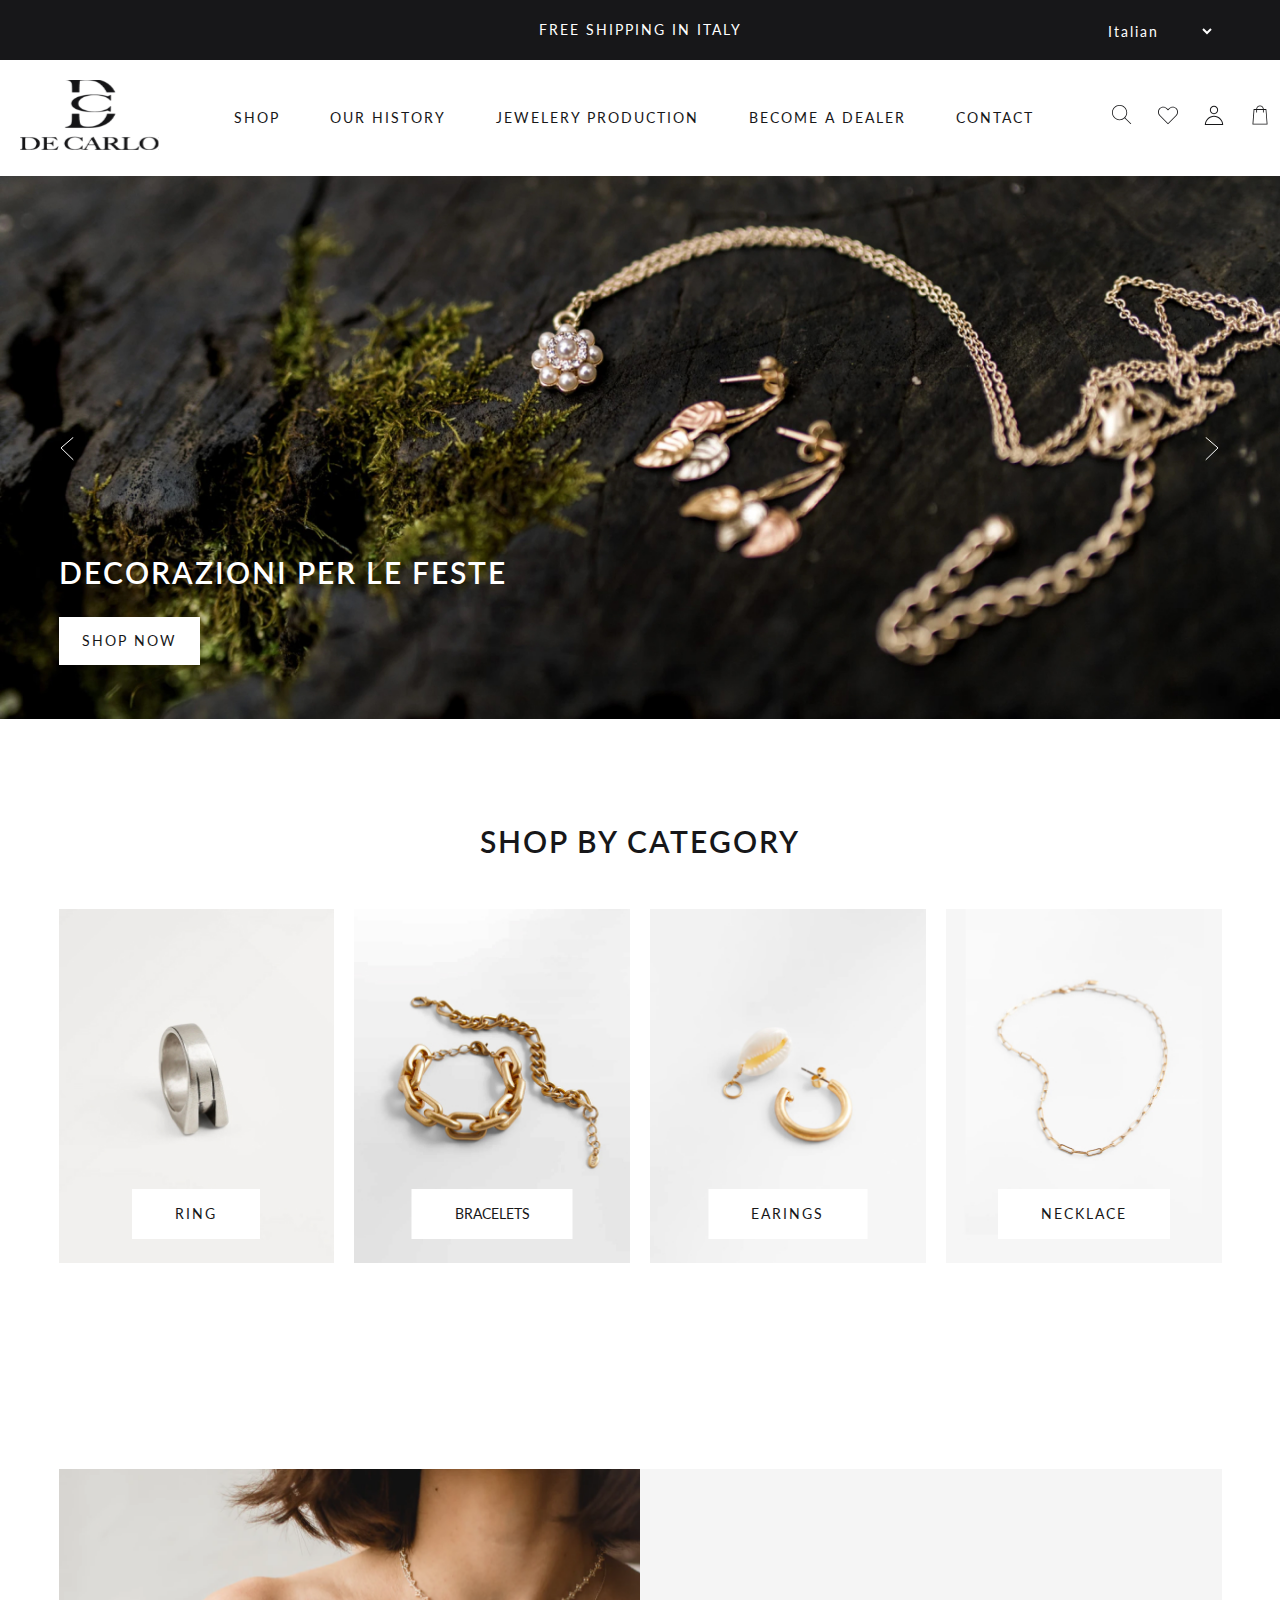
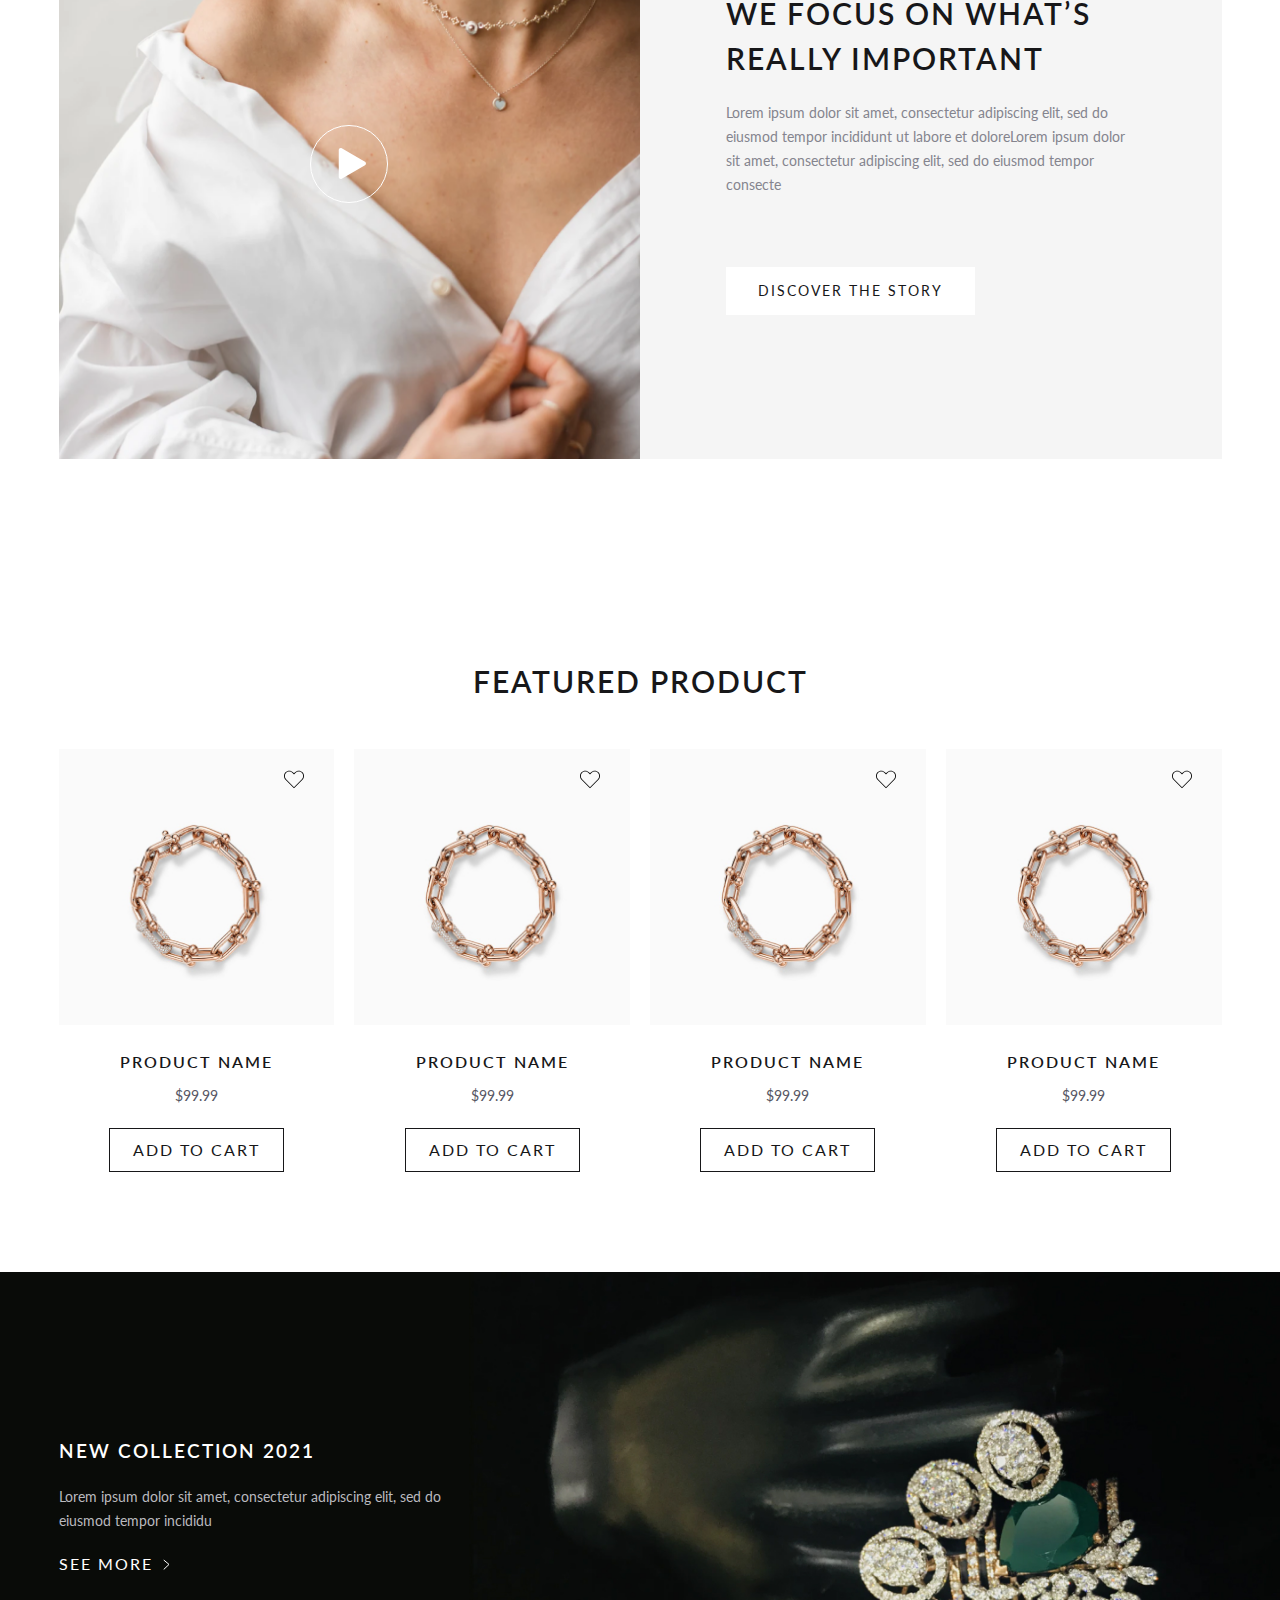
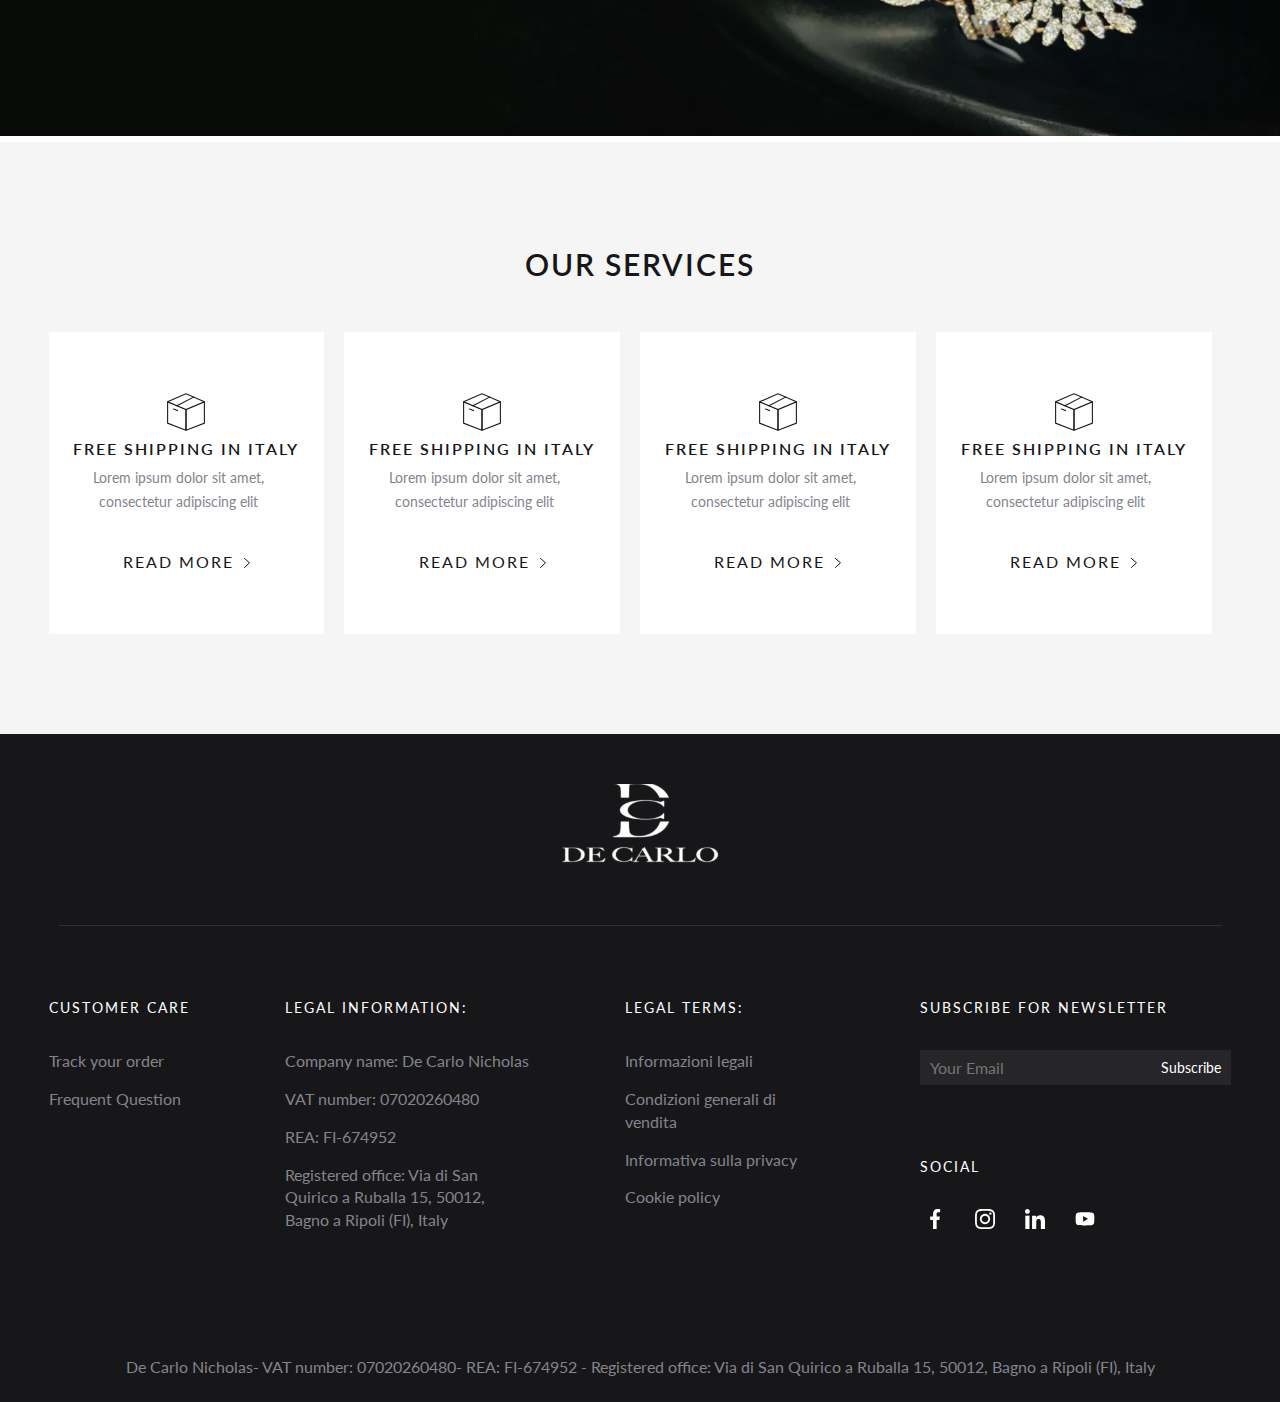
==== index.html @ d80a42cf "Commit project" ====
<!DOCTYPE html>
<html lang="en">

<head>
    <meta charset="UTF-8">
    <meta http-equiv="X-UA-Compatible" content="IE=edge">
    <meta name="viewport" content="width=device-width, initial-scale=1.0">
    <link rel="stylesheet" href="css/reset.css">
    <link rel="stylesheet" href="css/style.css">
    <link rel="stylesheet" href="css/base.css">
    <link rel="stylesheet" href="css/owl.carousel.css">
    <link rel="stylesheet" href="css/owl.theme.default.min.css">
    <link rel="stylesheet" href="css/responsive.css">
    <title>Trang Chủ</title>
</head>

<body>
    <div id="wrapper">
        <div class="header">
            <div class="header__wrapper">
                <div class="header__top">
                    <div class="header__container">
                        <span class="header__title spacing_2px">FREE SHIPPING IN ITALY</span>
                        <form action="" class="header__select">
                            <select name="" id="" class=" header__input">
                                    <option class="header__option" >Italian</option>
                                    <option class="header__option" >English</option>
                                    <option class="header__option" >Vietnamese</option>
                                    <option class="header__option" >Spanish</option>
                                    <option class="header__option" >Chinese</option>
                                </select>
                        </form>
                    </div>
                </div>
                <!-- end header-top -->
                <div class="header__bottom">
                    <div class="header__container">
                        <div class="header__nav d-flex align-item-center justify-content-between">
                            <a href="" class="header__logo">
                                <svg class="header--img__logo" xmlns="http://www.w3.org/2000/svg" xmlns:xlink="http://www.w3.org/1999/xlink" width="139" height="70" viewBox="0 0 139 70" fill="none">
                                    <rect width="138.679" height="70" fill="url(#pattern0)"/>
                                    <defs>
                                    <pattern id="pattern0" patternContentUnits="objectBoundingBox" width="1" height="1">
                                    <use xlink:href="#image0_35_2" transform="translate(-0.00199524) scale(0.000614814 0.00121803)"/>
                                    </pattern>
                                    <image id="image0_35_2" width="1633" height="821" xlink:href="[data-uri]"/>
                                    </defs>
                                </svg>
                            </a>
                            <ul class="header__navbar d-flex">
                                <li class="header__item">
                                    <a href="" class="header__link spacing_2px">SHOP</a>
                                </li>
                                <li class="header__item">
                                    <a href="" class="header__link spacing_2px">OUR HISTORY</a>
                                </li>
                                <li class="header__item">
                                    <a href="" class="header__link spacing_2px">JEWELERY PRODUCTION</a>
                                </li>
                                <li class="header__item">
                                    <a href="" class="header__link spacing_2px">BECOME A DEALER</a>
                                </li>
                                <li class="header__item">
                                    <a href="" class="header__link spacing_2px">CONTACT</a>
                                </li>
                            </ul>
                            <ul class="header__operate d-flex">
                                <li class="header__manupication">
                                    <a href="" class="header__links">
                                        <svg class="header__icon" xmlns="http://www.w3.org/2000/svg" width="20" height="20" viewBox="0 0 20 20" fill="none">
                                            <g clip-path="url(#clip0_35_20)">
                                            <g clip-path="url(#clip1_35_20)">
                                            <path d="M19.0497 18.4851L13.2179 12.6532C14.4292 11.3083 15.1736 9.535 15.1736 7.58678C15.1736 3.40347 11.7702 0 7.58682 0C3.40347 0 0 3.40347 0 7.58682C0 11.7702 3.40347 15.1736 7.58682 15.1736C9.53504 15.1736 11.3083 14.4292 12.6532 13.2178L18.4851 19.0497C18.563 19.1277 18.6652 19.1667 18.7674 19.1667C18.8695 19.1667 18.9717 19.1277 19.0497 19.0497C19.2057 18.8937 19.2057 18.641 19.0497 18.4851ZM7.58682 14.375C3.84412 14.375 0.798636 11.3299 0.798636 7.58682C0.798636 3.84374 3.84412 0.798599 7.58682 0.798599C11.3295 0.798599 14.375 3.8437 14.375 7.58682C14.375 11.3299 11.3295 14.375 7.58682 14.375Z" fill="#171719"/>
                                            </g>
                                            </g>
                                            <defs>
                                            <clipPath id="clip0_35_20">
                                            <rect width="20" height="20" fill="white"/>
                                            </clipPath>
                                            <clipPath id="clip1_35_20">
                                            <rect width="20" height="20" fill="white" transform="translate(0 -0.833008)"/>
                                            </clipPath>
                                            </defs>
                                        </svg>

                                    </a>
                                </li>
                                <li class="header__manupication">
                                    <a href="" class="header__links">
                                        <svg xmlns="http://www.w3.org/2000/svg" width="20" height="20" viewBox="0 0 20 20" fill="none">
                                            <path d="M9.99994 19.167C9.88828 19.167 9.78078 19.122 9.70327 19.0428L1.52994 10.7337C-0.506725 8.66449 -0.506725 5.29616 1.52994 3.22533C2.51827 2.22033 3.83411 1.66699 5.23244 1.66699C6.63161 1.66699 7.94661 2.22033 8.93494 3.22533L9.99994 4.30866L11.0649 3.22533C12.0533 2.22033 13.3683 1.66699 14.7674 1.66699C16.1658 1.66699 17.4808 2.22033 18.4691 3.22533C20.5058 5.29533 20.5058 8.66366 18.4691 10.7337L10.2966 19.0428C10.2191 19.122 10.1116 19.167 9.99994 19.167ZM5.23244 2.50033C4.05911 2.50033 2.95494 2.96616 2.12411 3.80949C0.404941 5.55783 0.404941 8.40199 2.12411 10.1487L9.99994 18.1562L17.8758 10.1495C19.5949 8.40199 19.5949 5.55783 17.8758 3.81033C17.0449 2.96616 15.9408 2.50033 14.7674 2.50033C13.5933 2.50033 12.4899 2.96616 11.6591 3.80949L10.2966 5.19449C10.1399 5.35366 9.85911 5.35366 9.70244 5.19449L8.33994 3.80949C7.50994 2.96616 6.40661 2.50033 5.23244 2.50033Z" fill="#171719"/>
                                            </svg>
                                    </a>
                                </li>
                                <li class="header__manupication">
                                    <a href="" class="header__links">
                                        <svg xmlns="http://www.w3.org/2000/svg" width="20" height="20" viewBox="0 0 20 20" fill="none">
                                            <g clip-path="url(#clip0_35_31)">
                                            <path fill-rule="evenodd" clip-rule="evenodd" d="M13.1668 4.99967C13.1668 6.74858 11.7491 8.16634 10.0002 8.16634C8.25126 8.16634 6.8335 6.74858 6.8335 4.99967C6.8335 3.25077 8.25126 1.83301 10.0002 1.83301C11.7491 1.83301 13.1668 3.25077 13.1668 4.99967ZM14.1668 4.99967C14.1668 7.30086 12.3013 9.16634 10.0002 9.16634C7.69898 9.16634 5.8335 7.30086 5.8335 4.99967C5.8335 2.69849 7.69898 0.833008 10.0002 0.833008C12.3013 0.833008 14.1668 2.69849 14.1668 4.99967ZM17.5452 16.8744C17.8274 17.5558 18.0154 18.2708 18.1054 18.9997H10.0002H1.89495C1.98488 18.2708 2.17292 17.5558 2.45515 16.8744C2.86556 15.8836 3.46711 14.9833 4.22546 14.225C4.9838 13.4666 5.88409 12.8651 6.87491 12.4547C7.86574 12.0442 8.9277 11.833 10.0002 11.833C11.0726 11.833 12.1346 12.0442 13.1254 12.4547C14.1162 12.8651 15.0165 13.4666 15.7749 14.225C16.5332 14.9833 17.1348 15.8836 17.5452 16.8744ZM18.4691 16.4917C18.8016 17.2946 19.0177 18.1392 19.1121 18.9997C19.1485 19.3311 19.1668 19.6649 19.1668 19.9997H18.1668H10.0002H1.8335H0.833496C0.833496 19.6649 0.851829 19.3311 0.888204 18.9997C0.982643 18.1392 1.1987 17.2946 1.53127 16.4917C1.99193 15.3796 2.66715 14.3691 3.51835 13.5179C4.36955 12.6667 5.38008 11.9914 6.49223 11.5308C7.60438 11.0701 8.79638 10.833 10.0002 10.833C11.2039 10.833 12.3959 11.0701 13.5081 11.5308C14.6202 11.9914 15.6308 12.6667 16.482 13.5179C17.3332 14.3691 18.0084 15.3796 18.4691 16.4917Z" fill="#171719"/>
                                            </g>
                                            <defs>
                                            <clipPath id="clip0_35_31">
                                            <rect width="20" height="20" fill="white"/>
                                            </clipPath>
                                            </defs>
                                            </svg>
                                    </a>
                                </li>
                                <li class="header__manupication header__manupication--pd-0 header__manupication--sm-13">
                                    <a href="" class="header__links">
                                        <svg xmlns="http://www.w3.org/2000/svg" width="20" height="20" viewBox="0 0 20 20" fill="none">
                                            <path d="M16.3242 4.07812H13.7656C13.6797 2.08594 12.0156 0.46875 10 0.46875C7.98438 0.46875 6.32031 2.08203 6.23047 4.07812H3.63281L2.45703 19.5312H17.543L16.3242 4.07812ZM10 1.28125C11.5664 1.28125 12.8711 2.53125 12.957 4.07812H7.04297C7.12891 2.53125 8.43359 1.28125 10 1.28125ZM4.40234 4.89062H6.22656V7.56641H7.03906V4.89062H12.9609V7.56641H13.7734V4.89062H15.6406L16.6953 18.7188H3.34766L4.40234 4.89062Z" fill="#171719"/>
                                            </svg>
                                    </a>
                                </li>
                                <li class="header__manupication navbar--toggle">
                                    <img src="images/menu_2.svg" alt="" class="navbar--toggle__icon">
                                </li>


                            </ul>
                            </ul>
                        </div>
                    </div>
                </div>
            </div>
            <div class="overlay"></div>

        </div>
        <div class="banner" class="full-section">
            <div class="owl-carousel owl-theme">
                <div class="item">
                    <div class="banner__images">
                        <img src="images/banner.jpg" alt="banner">
                    </div>
                    <div class="container">
                        <div class="banner__text">
                            <p class="banner__product spacing_2px">DECORAZIONI PER LE FESTE</p>
                            <a href="" class="btn btn__buy btn--bg-white spacing_2px">SHOP NOW</a>
                        </div>
                    </div>
                </div>
                <div class="item">
                    <div class="banner__images">
                        <img src="images/banner.jpg" alt="banner">
                    </div>
                    <div class="container">
                        <div class="banner__text">
                            <p class="banner__product">DECORAZIONI PER LE FESTE</p>
                            <a href="" class="btn btn__buy btn--bg-white">SHOP NOW</a>
                        </div>
                    </div>
                </div>


            </div>
        </div>
        <!-- end banner -->
        <div class="category">
            <div class="container">
                <div class="category__top">
                    <h3 class="heading category__heading spacing_2px">SHOP BY CATEGORY</h3>
                </div>
                <div class="category__list d-flex align-item-center justify-content-between">
                    <div class="category__item col-3">
                        <div class="category__thumb">
                            <div class="category__images">
                                <img src="images/ring-1.jpg" alt="">
                            </div>
                            <a href="" class="btn btn__buy btn__category btn--bg-white spacing_2px">Ring</a>
                        </div>
                    </div>
                    <div class="category__item col-3">
                        <div class="category__thumb">
                            <div class="category__images">
                                <img src="images/BRACELETS.jpg" alt="">
                            </div>
                            <a href="" class="btn  btn__buy btn__category btn--pd-17 btn--bg-white">BRACELETS</a>
                        </div>
                    </div>
                    <div class="category__item col-3">
                        <div class="category__thumb">
                            <div class="category__images">
                                <img src="images/EARINGS.jpg" alt="">
                            </div>
                            <a href="" class="btn btn__buy btn__category btn--pd-26 btn--bg-white spacing_2px">EARINGS</a>
                        </div>
                    </div>
                    <div class="category__item col-3">
                        <div class="category__thumb">
                            <div class="category__images">
                                <img src="images/NECKLACE.jpg" alt="">
                            </div>
                            <a href="" class="btn btn__buy btn__category btn--pd-20 btn--bg-white spacing_2px">NECKLACE</a>
                        </div>
                    </div>

                </div>
            </div>
        </div>
        <!-- end category -->
        <div class="story">
            <div class="container">
                <div class="story__item">
                    <div class="story__box story__box--left">
                        <div class="story__images">
                            <img src="images/person.png" alt="">
                            <button href="" class="btn btn__play">
                                <svg class="btn__images" xmlns="http://www.w3.org/2000/svg" width="78" height="78" viewBox="0 0 78 78" fill="none">
                                    <circle cx="39" cy="39" r="38.5" stroke="white"/>
                                    <path d="M55 36.7679C56.3333 37.5377 56.3333 39.4623 55 40.2321L31.75 53.6554C30.4167 54.4252 28.75 53.463 28.75 51.9234L28.75 25.0766C28.75 23.537 30.4167 22.5748 31.75 23.3446L55 36.7679Z" fill="white"/>
                                </svg>
                            </button>
                        </div>
                    </div>
                    <div class="story__box  story__box--right">
                        <div class="story__text">
                            <h3 class="story__heading heading spacing_2px">WE FOCUS ON WHAT’S REALLY IMPORTANT</h3>
                            <p class="story__description description">Lorem ipsum dolor sit amet, consectetur adipiscing elit, sed do eiusmod tempor incididunt ut labore et doloreLorem ipsum dolor sit amet, consectetur adipiscing elit, sed do eiusmod tempor consecte</p>
                            <a href="" class="btn btn__buy btn__story btn--bg-white spacing_2px">DISCOVER THE STORY</a>
                        </div>
                    </div>
                </div>
            </div>
        </div>
        <!-- end story -->
        <div class="product">
            <div class="container">
                <h3 class="heading product__heading spacing_2px">FEATURED PRODUCT</h3>
                <div class="product__list d-flex align-item-center justify-content-between">
                    <div class="product__item col-3">
                        <div class="product__images">
                            <img src="images/round.jpg" alt="">
                        </div>
                        <div class="product__info">
                            <a href="" class="product__name spacing_2px">PRODUCT NAME</a>
                            <a href="" class="product__price">$99.99</a>
                            <button class="btn btn__add btn--bg-white spacing_2px">ADD TO CART</button>
                        </div>
                        <a href="" class="product__favorite">
                            <svg width="20" height="20" viewBox="0 0 20 20" fill="none" xmlns="http://www.w3.org/2000/svg">
                                <path d="M9.99994 19.167C9.88828 19.167 9.78078 19.122 9.70327 19.0428L1.52994 10.7337C-0.506725 8.66449 -0.506725 5.29616 1.52994 3.22533C2.51827 2.22033 3.83411 1.66699 5.23244 1.66699C6.63161 1.66699 7.94661 2.22033 8.93494 3.22533L9.99994 4.30866L11.0649 3.22533C12.0533 2.22033 13.3683 1.66699 14.7674 1.66699C16.1658 1.66699 17.4808 2.22033 18.4691 3.22533C20.5058 5.29533 20.5058 8.66366 18.4691 10.7337L10.2966 19.0428C10.2191 19.122 10.1116 19.167 9.99994 19.167ZM5.23244 2.50033C4.05911 2.50033 2.95494 2.96616 2.12411 3.80949C0.404941 5.55783 0.404941 8.40199 2.12411 10.1487L9.99994 18.1562L17.8758 10.1495C19.5949 8.40199 19.5949 5.55783 17.8758 3.81033C17.0449 2.96616 15.9408 2.50033 14.7674 2.50033C13.5933 2.50033 12.4899 2.96616 11.6591 3.80949L10.2966 5.19449C10.1399 5.35366 9.85911 5.35366 9.70244 5.19449L8.33994 3.80949C7.50994 2.96616 6.40661 2.50033 5.23244 2.50033Z" fill="black"/>
                                </svg>

                        </a>
                    </div>
                    <div class="product__item col-3">
                        <div class="product__images">
                            <img src="images/round.jpg" alt="">
                        </div>
                        <div class="product__info">
                            <a href="" class="product__name spacing_2px">PRODUCT NAME</a>
                            <a href="" class="product__price">$99.99</a>
                            <button class="btn btn__add btn--bg-white spacing_2px">ADD TO CART</button>
                        </div>
                        <a href="" class="product__favorite">
                            <img src="images/loves.svg" alt="">
                        </a>
                    </div>
                    <div class="product__item col-3">
                        <div class="product__images">
                            <img src="images/round.jpg" alt="">
                        </div>
                        <div class="product__info">
                            <a href="" class="product__name spacing_2px">PRODUCT NAME</a>
                            <a href="" class="product__price">$99.99</a>
                            <button class="btn btn__add btn--bg-white spacing_2px">ADD TO CART</button>
                        </div>
                        <a href="" class="product__favorite">
                            <img src="images/loves.svg" alt="">
                        </a>
                    </div>
                    <div class="product__item col-3">
                        <div class="product__images">
                            <img src="images/round.jpg" alt="">
                        </div>
                        <div class="product__info">
                            <a href="" class="product__name spacing_2px">PRODUCT NAME</a>
                            <a href="" class="product__price">$99.99</a>
                            <button class="btn btn__add btn--bg-white spacing_2px">ADD TO CART</button>
                        </div>
                        <a href="" class="product__favorite">
                            <img src="images/loves.svg" alt="">
                        </a>
                    </div>
                </div>
            </div>
        </div>
        <!-- end product -->
        <div class="colection">
            <div class="colection_thumb">
                <div class="colection__images">
                    <img src="images/coletion.jpg" alt="">
                </div>
                <div class="container">
                    <div class="colection__text">
                        <h3 class="heading colection__heading spacing_2px">NEW COLLECTION 2021</h3>
                        <p class="description colection__description">Lorem ipsum dolor sit amet, consectetur adipiscing elit, sed do eiusmod tempor incididu</p>
                        <div class="colection__button">
                            <a href="" class="btn btn__more btn--bg-tranparent spacing_2px">
                                <span> SEE MORE</span>
                            </a>
                            <div class="colection__next">
                                <svg xmlns="http://www.w3.org/2000/svg" width="7" height="11" viewBox="0 0 7 11" fill="none">
                                <path d="M1 1L6 5.22449L1 10" stroke="white" stroke-linecap="round" stroke-linejoin="round"/>
                                </svg>
                            </div>
                        </div>
                    </div>
                </div>
            </div>
        </div>
        <!-- end colection -->
        <div class="service">
            <div class="container">
                <h3 class="heading service__heading spacing_2px">OUR SERVICES</h3>
                <div class="service__list d-flex align-item-center justify-content-between row">
                    <div class="service__item col-3">
                        <div class="service__thumb">
                            <div class="service__images">
                                <svg xmlns="http://www.w3.org/2000/svg" width="40" height="40" viewBox="0 0 40 40" fill="none">
                                <path d="M20 38.8008C19.8567 38.8008 19.7192 38.7438 19.6178 38.6425C19.5164 38.5411 19.4595 38.4036 19.4595 38.2602V17.5678C19.4595 17.4613 19.4909 17.3572 19.5499 17.2686C19.6088 17.1799 19.6926 17.1106 19.7908 17.0694L38.1692 9.35267C38.2515 9.31811 38.3411 9.30449 38.43 9.31302C38.5189 9.32154 38.6043 9.35195 38.6785 9.40153C38.7528 9.45111 38.8136 9.5183 38.8556 9.59712C38.8975 9.67594 38.9193 9.76392 38.9189 9.85321V31.1559C38.9188 31.265 38.8857 31.3715 38.824 31.4614C38.7622 31.5513 38.6747 31.6204 38.573 31.6597L20.1946 38.7646C20.1325 38.7886 20.0666 38.8009 20 38.8008ZM20.5406 17.9289V37.4721L37.8379 30.7851V10.6662L20.5406 17.9289Z" fill="#171719"/>
                                <path d="M20 38.8006C19.9334 38.8007 19.8674 38.7884 19.8054 38.7644L1.427 31.6595C1.32524 31.6202 1.23774 31.5511 1.176 31.4612C1.11426 31.3713 1.08116 31.2648 1.08105 31.1557V9.853C1.08106 9.7639 1.1031 9.67618 1.14519 9.59765C1.18729 9.51912 1.24815 9.45221 1.32236 9.40288C1.39656 9.35356 1.48181 9.32334 1.57051 9.31492C1.65921 9.3065 1.74862 9.32014 1.83078 9.35462L20.2092 17.0714C20.307 17.1124 20.3906 17.1814 20.4495 17.2696C20.5084 17.3579 20.5401 17.4615 20.5405 17.5676V38.26C20.5405 38.4034 20.4836 38.5409 20.3822 38.6422C20.2808 38.7436 20.1433 38.8006 20 38.8006ZM2.16214 30.7849L19.4594 37.4719V17.9287L2.16214 10.666V30.7849Z" fill="#171719"/>
                                <path d="M38.3785 10.3936C38.304 10.3931 38.2305 10.3775 38.1623 10.3477L20.0001 2.33091L1.83794 10.3477C1.70798 10.3979 1.56365 10.396 1.43505 10.3424C1.30646 10.2888 1.20354 10.1876 1.14775 10.0599C1.09197 9.93222 1.08764 9.78794 1.13566 9.65716C1.18369 9.52637 1.28036 9.41918 1.4055 9.35794L19.7839 1.24334C19.8527 1.21296 19.9271 1.19727 20.0023 1.19727C20.0775 1.19727 20.1518 1.21296 20.2206 1.24334L38.599 9.35578C38.7127 9.40555 38.8057 9.49291 38.8626 9.60318C38.9195 9.71345 38.9367 9.83993 38.9113 9.96138C38.8859 10.0828 38.8196 10.1919 38.7233 10.2702C38.6271 10.3485 38.5069 10.3913 38.3828 10.3915L38.3785 10.3936Z" fill="#171719"/>
                                <path d="M10.8233 14.2549C10.7018 14.2549 10.584 14.214 10.4886 14.1388C10.3933 14.0637 10.326 13.9586 10.2977 13.8405C10.2693 13.7225 10.2815 13.5983 10.3324 13.4881C10.3832 13.3778 10.4697 13.2879 10.5778 13.2327L27.4433 4.64841C27.5706 4.58699 27.7169 4.5779 27.8508 4.62307C27.9848 4.66825 28.0957 4.7641 28.1598 4.89008C28.2239 5.01606 28.2362 5.16214 28.1939 5.29702C28.1516 5.43191 28.0581 5.54485 27.9335 5.61165L11.0687 14.1944C10.9928 14.2338 10.9087 14.2545 10.8233 14.2549Z" fill="#171719"/>
                                <path d="M11.5294 19.1545C11.4623 19.1545 11.3957 19.1419 11.3332 19.1172L7.44511 17.6037C7.31128 17.5516 7.20364 17.4485 7.14586 17.317C7.08808 17.1855 7.08489 17.0365 7.137 16.9026C7.18912 16.7688 7.29225 16.6612 7.42373 16.6034C7.55521 16.5456 7.70426 16.5424 7.83808 16.5945L11.7262 18.108C11.8438 18.1538 11.9416 18.2391 12.0029 18.3494C12.0641 18.4597 12.0848 18.5879 12.0615 18.7119C12.0381 18.8359 11.9721 18.9477 11.875 19.0282C11.7778 19.1086 11.6556 19.1526 11.5294 19.1524V19.1545Z" fill="#171719"/>
                                </svg>
                            </div>
                            <div class="service__info">
                                <h3 class="heading  service__name spacing_2px">FREE SHIPPING IN ITALY</h3>
                                <p class="description service__description">Lorem ipsum dolor sit amet, consectetur adipiscing elit</p>
                            </div>
                            <div class="service__button d-flex align-item-center justify-content-center">
                                <a href="" class="btn btn__more btn--bg-tranparent spacing_2px">READ MORE</a>
                                <div class="service__next">
                                    <svg xmlns="http://www.w3.org/2000/svg" width="6" height="10" viewBox="0 0 6 10" fill="none">
                                        <path d="M0.5 0.5L5.5 4.72449L0.5 9.5" stroke="#171719" stroke-linecap="round" stroke-linejoin="round"/>
                                        </svg>
                                </div>
                            </div>
                        </div>
                    </div>
                    <div class="service__item col-3">
                        <div class="service__thumb">
                            <div class="service__images">
                                <svg xmlns="http://www.w3.org/2000/svg" width="40" height="40" viewBox="0 0 40 40" fill="none">
                                <path d="M20 38.8008C19.8567 38.8008 19.7192 38.7438 19.6178 38.6425C19.5164 38.5411 19.4595 38.4036 19.4595 38.2602V17.5678C19.4595 17.4613 19.4909 17.3572 19.5499 17.2686C19.6088 17.1799 19.6926 17.1106 19.7908 17.0694L38.1692 9.35267C38.2515 9.31811 38.3411 9.30449 38.43 9.31302C38.5189 9.32154 38.6043 9.35195 38.6785 9.40153C38.7528 9.45111 38.8136 9.5183 38.8556 9.59712C38.8975 9.67594 38.9193 9.76392 38.9189 9.85321V31.1559C38.9188 31.265 38.8857 31.3715 38.824 31.4614C38.7622 31.5513 38.6747 31.6204 38.573 31.6597L20.1946 38.7646C20.1325 38.7886 20.0666 38.8009 20 38.8008ZM20.5406 17.9289V37.4721L37.8379 30.7851V10.6662L20.5406 17.9289Z" fill="#171719"/>
                                <path d="M20 38.8006C19.9334 38.8007 19.8674 38.7884 19.8054 38.7644L1.427 31.6595C1.32524 31.6202 1.23774 31.5511 1.176 31.4612C1.11426 31.3713 1.08116 31.2648 1.08105 31.1557V9.853C1.08106 9.7639 1.1031 9.67618 1.14519 9.59765C1.18729 9.51912 1.24815 9.45221 1.32236 9.40288C1.39656 9.35356 1.48181 9.32334 1.57051 9.31492C1.65921 9.3065 1.74862 9.32014 1.83078 9.35462L20.2092 17.0714C20.307 17.1124 20.3906 17.1814 20.4495 17.2696C20.5084 17.3579 20.5401 17.4615 20.5405 17.5676V38.26C20.5405 38.4034 20.4836 38.5409 20.3822 38.6422C20.2808 38.7436 20.1433 38.8006 20 38.8006ZM2.16214 30.7849L19.4594 37.4719V17.9287L2.16214 10.666V30.7849Z" fill="#171719"/>
                                <path d="M38.3785 10.3936C38.304 10.3931 38.2305 10.3775 38.1623 10.3477L20.0001 2.33091L1.83794 10.3477C1.70798 10.3979 1.56365 10.396 1.43505 10.3424C1.30646 10.2888 1.20354 10.1876 1.14775 10.0599C1.09197 9.93222 1.08764 9.78794 1.13566 9.65716C1.18369 9.52637 1.28036 9.41918 1.4055 9.35794L19.7839 1.24334C19.8527 1.21296 19.9271 1.19727 20.0023 1.19727C20.0775 1.19727 20.1518 1.21296 20.2206 1.24334L38.599 9.35578C38.7127 9.40555 38.8057 9.49291 38.8626 9.60318C38.9195 9.71345 38.9367 9.83993 38.9113 9.96138C38.8859 10.0828 38.8196 10.1919 38.7233 10.2702C38.6271 10.3485 38.5069 10.3913 38.3828 10.3915L38.3785 10.3936Z" fill="#171719"/>
                                <path d="M10.8233 14.2549C10.7018 14.2549 10.584 14.214 10.4886 14.1388C10.3933 14.0637 10.326 13.9586 10.2977 13.8405C10.2693 13.7225 10.2815 13.5983 10.3324 13.4881C10.3832 13.3778 10.4697 13.2879 10.5778 13.2327L27.4433 4.64841C27.5706 4.58699 27.7169 4.5779 27.8508 4.62307C27.9848 4.66825 28.0957 4.7641 28.1598 4.89008C28.2239 5.01606 28.2362 5.16214 28.1939 5.29702C28.1516 5.43191 28.0581 5.54485 27.9335 5.61165L11.0687 14.1944C10.9928 14.2338 10.9087 14.2545 10.8233 14.2549Z" fill="#171719"/>
                                <path d="M11.5294 19.1545C11.4623 19.1545 11.3957 19.1419 11.3332 19.1172L7.44511 17.6037C7.31128 17.5516 7.20364 17.4485 7.14586 17.317C7.08808 17.1855 7.08489 17.0365 7.137 16.9026C7.18912 16.7688 7.29225 16.6612 7.42373 16.6034C7.55521 16.5456 7.70426 16.5424 7.83808 16.5945L11.7262 18.108C11.8438 18.1538 11.9416 18.2391 12.0029 18.3494C12.0641 18.4597 12.0848 18.5879 12.0615 18.7119C12.0381 18.8359 11.9721 18.9477 11.875 19.0282C11.7778 19.1086 11.6556 19.1526 11.5294 19.1524V19.1545Z" fill="#171719"/>
                                </svg>
                            </div>
                            <div class="service__info">
                                <h3 class="heading  service__name spacing_2px">FREE SHIPPING IN ITALY</h3>
                                <p class="description service__description">Lorem ipsum dolor sit amet, consectetur adipiscing elit</p>
                            </div>
                            <div class="service__button d-flex align-item-center justify-content-center">
                                <a href="" class="btn btn__more btn--bg-tranparent spacing_2px">READ MORE</a>
                                <div class="service__next">
                                    <svg xmlns="http://www.w3.org/2000/svg" width="6" height="10" viewBox="0 0 6 10" fill="none">
                                        <path d="M0.5 0.5L5.5 4.72449L0.5 9.5" stroke="#171719" stroke-linecap="round" stroke-linejoin="round"/>
                                        </svg>
                                </div>
                            </div>
                        </div>
                    </div>
                    <div class="service__item col-3">
                        <div class="service__thumb">
                            <div class="service__images">
                                <svg xmlns="http://www.w3.org/2000/svg" width="40" height="40" viewBox="0 0 40 40" fill="none">
                                <path d="M20 38.8008C19.8567 38.8008 19.7192 38.7438 19.6178 38.6425C19.5164 38.5411 19.4595 38.4036 19.4595 38.2602V17.5678C19.4595 17.4613 19.4909 17.3572 19.5499 17.2686C19.6088 17.1799 19.6926 17.1106 19.7908 17.0694L38.1692 9.35267C38.2515 9.31811 38.3411 9.30449 38.43 9.31302C38.5189 9.32154 38.6043 9.35195 38.6785 9.40153C38.7528 9.45111 38.8136 9.5183 38.8556 9.59712C38.8975 9.67594 38.9193 9.76392 38.9189 9.85321V31.1559C38.9188 31.265 38.8857 31.3715 38.824 31.4614C38.7622 31.5513 38.6747 31.6204 38.573 31.6597L20.1946 38.7646C20.1325 38.7886 20.0666 38.8009 20 38.8008ZM20.5406 17.9289V37.4721L37.8379 30.7851V10.6662L20.5406 17.9289Z" fill="#171719"/>
                                <path d="M20 38.8006C19.9334 38.8007 19.8674 38.7884 19.8054 38.7644L1.427 31.6595C1.32524 31.6202 1.23774 31.5511 1.176 31.4612C1.11426 31.3713 1.08116 31.2648 1.08105 31.1557V9.853C1.08106 9.7639 1.1031 9.67618 1.14519 9.59765C1.18729 9.51912 1.24815 9.45221 1.32236 9.40288C1.39656 9.35356 1.48181 9.32334 1.57051 9.31492C1.65921 9.3065 1.74862 9.32014 1.83078 9.35462L20.2092 17.0714C20.307 17.1124 20.3906 17.1814 20.4495 17.2696C20.5084 17.3579 20.5401 17.4615 20.5405 17.5676V38.26C20.5405 38.4034 20.4836 38.5409 20.3822 38.6422C20.2808 38.7436 20.1433 38.8006 20 38.8006ZM2.16214 30.7849L19.4594 37.4719V17.9287L2.16214 10.666V30.7849Z" fill="#171719"/>
                                <path d="M38.3785 10.3936C38.304 10.3931 38.2305 10.3775 38.1623 10.3477L20.0001 2.33091L1.83794 10.3477C1.70798 10.3979 1.56365 10.396 1.43505 10.3424C1.30646 10.2888 1.20354 10.1876 1.14775 10.0599C1.09197 9.93222 1.08764 9.78794 1.13566 9.65716C1.18369 9.52637 1.28036 9.41918 1.4055 9.35794L19.7839 1.24334C19.8527 1.21296 19.9271 1.19727 20.0023 1.19727C20.0775 1.19727 20.1518 1.21296 20.2206 1.24334L38.599 9.35578C38.7127 9.40555 38.8057 9.49291 38.8626 9.60318C38.9195 9.71345 38.9367 9.83993 38.9113 9.96138C38.8859 10.0828 38.8196 10.1919 38.7233 10.2702C38.6271 10.3485 38.5069 10.3913 38.3828 10.3915L38.3785 10.3936Z" fill="#171719"/>
                                <path d="M10.8233 14.2549C10.7018 14.2549 10.584 14.214 10.4886 14.1388C10.3933 14.0637 10.326 13.9586 10.2977 13.8405C10.2693 13.7225 10.2815 13.5983 10.3324 13.4881C10.3832 13.3778 10.4697 13.2879 10.5778 13.2327L27.4433 4.64841C27.5706 4.58699 27.7169 4.5779 27.8508 4.62307C27.9848 4.66825 28.0957 4.7641 28.1598 4.89008C28.2239 5.01606 28.2362 5.16214 28.1939 5.29702C28.1516 5.43191 28.0581 5.54485 27.9335 5.61165L11.0687 14.1944C10.9928 14.2338 10.9087 14.2545 10.8233 14.2549Z" fill="#171719"/>
                                <path d="M11.5294 19.1545C11.4623 19.1545 11.3957 19.1419 11.3332 19.1172L7.44511 17.6037C7.31128 17.5516 7.20364 17.4485 7.14586 17.317C7.08808 17.1855 7.08489 17.0365 7.137 16.9026C7.18912 16.7688 7.29225 16.6612 7.42373 16.6034C7.55521 16.5456 7.70426 16.5424 7.83808 16.5945L11.7262 18.108C11.8438 18.1538 11.9416 18.2391 12.0029 18.3494C12.0641 18.4597 12.0848 18.5879 12.0615 18.7119C12.0381 18.8359 11.9721 18.9477 11.875 19.0282C11.7778 19.1086 11.6556 19.1526 11.5294 19.1524V19.1545Z" fill="#171719"/>
                                </svg>
                            </div>
                            <div class="service__info">
                                <h3 class="heading  service__name spacing_2px">FREE SHIPPING IN ITALY</h3>
                                <p class="description service__description">Lorem ipsum dolor sit amet, consectetur adipiscing elit</p>
                            </div>
                            <div class="service__button d-flex align-item-center justify-content-center">
                                <a href="" class="btn btn__more btn--bg-tranparent spacing_2px">READ MORE</a>
                                <div class="service__next">
                                    <svg xmlns="http://www.w3.org/2000/svg" width="6" height="10" viewBox="0 0 6 10" fill="none">
                                        <path d="M0.5 0.5L5.5 4.72449L0.5 9.5" stroke="#171719" stroke-linecap="round" stroke-linejoin="round"/>
                                        </svg>
                                </div>
                            </div>
                        </div>
                    </div>
                    <div class="service__item col-3">
                        <div class="service__thumb">
                            <div class="service__images">
                                <svg xmlns="http://www.w3.org/2000/svg" width="40" height="40" viewBox="0 0 40 40" fill="none">
                                <path d="M20 38.8008C19.8567 38.8008 19.7192 38.7438 19.6178 38.6425C19.5164 38.5411 19.4595 38.4036 19.4595 38.2602V17.5678C19.4595 17.4613 19.4909 17.3572 19.5499 17.2686C19.6088 17.1799 19.6926 17.1106 19.7908 17.0694L38.1692 9.35267C38.2515 9.31811 38.3411 9.30449 38.43 9.31302C38.5189 9.32154 38.6043 9.35195 38.6785 9.40153C38.7528 9.45111 38.8136 9.5183 38.8556 9.59712C38.8975 9.67594 38.9193 9.76392 38.9189 9.85321V31.1559C38.9188 31.265 38.8857 31.3715 38.824 31.4614C38.7622 31.5513 38.6747 31.6204 38.573 31.6597L20.1946 38.7646C20.1325 38.7886 20.0666 38.8009 20 38.8008ZM20.5406 17.9289V37.4721L37.8379 30.7851V10.6662L20.5406 17.9289Z" fill="#171719"/>
                                <path d="M20 38.8006C19.9334 38.8007 19.8674 38.7884 19.8054 38.7644L1.427 31.6595C1.32524 31.6202 1.23774 31.5511 1.176 31.4612C1.11426 31.3713 1.08116 31.2648 1.08105 31.1557V9.853C1.08106 9.7639 1.1031 9.67618 1.14519 9.59765C1.18729 9.51912 1.24815 9.45221 1.32236 9.40288C1.39656 9.35356 1.48181 9.32334 1.57051 9.31492C1.65921 9.3065 1.74862 9.32014 1.83078 9.35462L20.2092 17.0714C20.307 17.1124 20.3906 17.1814 20.4495 17.2696C20.5084 17.3579 20.5401 17.4615 20.5405 17.5676V38.26C20.5405 38.4034 20.4836 38.5409 20.3822 38.6422C20.2808 38.7436 20.1433 38.8006 20 38.8006ZM2.16214 30.7849L19.4594 37.4719V17.9287L2.16214 10.666V30.7849Z" fill="#171719"/>
                                <path d="M38.3785 10.3936C38.304 10.3931 38.2305 10.3775 38.1623 10.3477L20.0001 2.33091L1.83794 10.3477C1.70798 10.3979 1.56365 10.396 1.43505 10.3424C1.30646 10.2888 1.20354 10.1876 1.14775 10.0599C1.09197 9.93222 1.08764 9.78794 1.13566 9.65716C1.18369 9.52637 1.28036 9.41918 1.4055 9.35794L19.7839 1.24334C19.8527 1.21296 19.9271 1.19727 20.0023 1.19727C20.0775 1.19727 20.1518 1.21296 20.2206 1.24334L38.599 9.35578C38.7127 9.40555 38.8057 9.49291 38.8626 9.60318C38.9195 9.71345 38.9367 9.83993 38.9113 9.96138C38.8859 10.0828 38.8196 10.1919 38.7233 10.2702C38.6271 10.3485 38.5069 10.3913 38.3828 10.3915L38.3785 10.3936Z" fill="#171719"/>
                                <path d="M10.8233 14.2549C10.7018 14.2549 10.584 14.214 10.4886 14.1388C10.3933 14.0637 10.326 13.9586 10.2977 13.8405C10.2693 13.7225 10.2815 13.5983 10.3324 13.4881C10.3832 13.3778 10.4697 13.2879 10.5778 13.2327L27.4433 4.64841C27.5706 4.58699 27.7169 4.5779 27.8508 4.62307C27.9848 4.66825 28.0957 4.7641 28.1598 4.89008C28.2239 5.01606 28.2362 5.16214 28.1939 5.29702C28.1516 5.43191 28.0581 5.54485 27.9335 5.61165L11.0687 14.1944C10.9928 14.2338 10.9087 14.2545 10.8233 14.2549Z" fill="#171719"/>
                                <path d="M11.5294 19.1545C11.4623 19.1545 11.3957 19.1419 11.3332 19.1172L7.44511 17.6037C7.31128 17.5516 7.20364 17.4485 7.14586 17.317C7.08808 17.1855 7.08489 17.0365 7.137 16.9026C7.18912 16.7688 7.29225 16.6612 7.42373 16.6034C7.55521 16.5456 7.70426 16.5424 7.83808 16.5945L11.7262 18.108C11.8438 18.1538 11.9416 18.2391 12.0029 18.3494C12.0641 18.4597 12.0848 18.5879 12.0615 18.7119C12.0381 18.8359 11.9721 18.9477 11.875 19.0282C11.7778 19.1086 11.6556 19.1526 11.5294 19.1524V19.1545Z" fill="#171719"/>
                                </svg>
                            </div>
                            <div class="service__info">
                                <h3 class="heading  service__name spacing_2px">FREE SHIPPING IN ITALY</h3>
                                <p class="description service__description">Lorem ipsum dolor sit amet, consectetur adipiscing elit</p>
                            </div>
                            <div class="service__button d-flex align-item-center justify-content-center">
                                <a href="" class="btn btn__more btn--bg-tranparent spacing_2px">READ MORE</a>
                                <div class="service__next">
                                    <svg xmlns="http://www.w3.org/2000/svg" width="6" height="10" viewBox="0 0 6 10" fill="none">
                                        <path d="M0.5 0.5L5.5 4.72449L0.5 9.5" stroke="#171719" stroke-linecap="round" stroke-linejoin="round"/>
                                        </svg>
                                </div>
                            </div>
                        </div>
                    </div>

                </div>
            </div>
        </div>
        <!-- end service -->
        <div class="footer">
            <div class="container">
                <div class="footer__logo">
                    <img src="images/logo_white.svg" alt="" class="footer__logo--item">
                </div>
                <div class="footer__nav d-flex  justify-content-between">
                    <ul class="footer__list">
                        <li class="footer__item">
                            <a href="" class="heading footer__heading spacing_2px">CUSTOMER CARE</a>
                        </li>
                        <li class="footer__item--child">
                            <a href="" class="footer__request">Track your order</a>
                        </li>
                        <li class="footer__item--child">
                            <a href="" class="footer__request">Frequent Question</a>
                        </li>
                    </ul>
                    <ul class="footer__list footer__list--info">
                        <li class="footer__item">
                            <a href="" class="heading footer__heading spacing_2px">LEGAL INFORMATION:</a>
                        </li>
                        <li class="footer__item--child">
                            <p href="" class="footer__request footer__request--info ">Company name: De Carlo Nicholas</p>
                        </li>
                        <li class="footer__item--child">
                            <p href="" class="footer__request footer__request--info ">VAT number: 07020260480</p>
                        </li>
                        <li class="footer__item--child">
                            <p href="" class="footer__request footer__request--info ">REA: FI-674952</p>
                        </li>
                        <li class="footer__item--child footer__item--w200">
                            <p href="" class="footer__request footer__request--info ">Registered office: Via di San Quirico a Ruballa 15, 50012, Bagno a Ripoli (FI), Italy</p>
                        </li>

                    </ul>
                    <ul class="footer__list">
                        <li class="footer__item">
                            <a href="" class="heading footer__heading spacing_2px">LEGAL TERMS:</a>
                        </li>
                        <li class="footer__item--child">
                            <a href="" class="footer__request">Informazioni legali</a>
                        </li>
                        <li class="footer__item--child">
                            <a href="" class="footer__request footer__item--w200">Condizioni generali di vendita</a>
                        </li>
                        <li class="footer__item--child">
                            <a href="" class="footer__request">Informativa sulla privacy</a>
                        </li>
                        <li class="footer__item--child">
                            <a href="" class="footer__request">Cookie policy</a>
                        </li>
                    </ul>
                    <ul class="footer__list order-1">
                        <li class="footer__item">
                            <a href="" class="heading footer__heading spacing_2px">SUBSCRIBE FOR NEWSLETTER</a>
                            <form action="" class="footer__form">
                                <input type="text" placeholder="Your Email" class="footer__input">
                                <a href="" class="footer__button">Subscribe</a>
                            </form>
                        </li>
                        <li class="footer__item footer__social">
                            <a href="" class="footer__heading heading spacing_2px">SOCIAL</a>
                            <ul class="list__social d-flex align-item-center">
                                <li class="list__social--item">
                                    <a href="" class="list__item--links">
                                        <svg class="list__item--images" xmlns="http://www.w3.org/2000/svg" width="20" height="20" viewBox="0 0 20 20" fill="none">
                                            <g clip-path="url(#clip0_35_200)">
                                            <path d="M13.3317 3.32083H15.1576V0.140833C14.8426 0.0975 13.7592 0 12.4976 0C9.86507 0 8.06174 1.65583 8.06174 4.69917V7.5H5.15674V11.055H8.06174V20H11.6234V11.0558H14.4109L14.8534 7.50083H11.6226V5.05167C11.6234 4.02417 11.9001 3.32083 13.3317 3.32083Z" fill="white"/>
                                            </g>
                                            <defs>
                                            <clipPath id="clip0_35_200">
                                            <rect width="20" height="20" fill="white"/>
                                            </clipPath>
                                            </defs>
                                            </svg>
                                    </a>
                                </li>
                                <li class="list__social--item">
                                    <a href="" class="list__item--links">
                                        <svg class="list__item--images" xmlns="http://www.w3.org/2000/svg" width="20" height="20" viewBox="0 0 20 20" fill="none">
                                            <g clip-path="url(#clip0_35_203)">
                                            <path d="M19.9795 5.88005C19.9326 4.81738 19.7608 4.0868 19.5146 3.45374C19.2606 2.78176 18.8699 2.18014 18.3581 1.68002C17.8579 1.1721 17.2523 0.777435 16.5882 0.527447C15.9514 0.281274 15.2247 0.109427 14.162 0.0625732C13.0914 0.0117516 12.7515 0 10.0361 0C7.32076 0 6.98088 0.0117516 5.91423 0.0586052C4.85156 0.105459 4.12098 0.277459 3.48807 0.523479C2.81594 0.777435 2.21432 1.16814 1.71419 1.68002C1.20628 2.18014 0.811767 2.78573 0.561626 3.44992C0.315454 4.0868 0.143607 4.81341 0.0967529 5.87609C0.0459312 6.9467 0.0341797 7.28658 0.0341797 10.002C0.0341797 12.7173 0.0459312 13.0572 0.0927849 14.1239C0.139638 15.1865 0.311639 15.9171 0.557811 16.5502C0.811767 17.2221 1.20628 17.8238 1.71419 18.3239C2.21432 18.8318 2.81991 19.2265 3.4841 19.4765C4.12098 19.7226 4.84759 19.8945 5.91042 19.9413C6.97691 19.9883 7.31694 19.9999 10.0323 19.9999C12.7477 19.9999 13.0876 19.9883 14.1542 19.9413C15.2169 19.8945 15.9475 19.7226 16.5804 19.4765C17.9245 18.9568 18.9872 17.8941 19.5068 16.5502C19.7528 15.9133 19.9248 15.1865 19.9717 14.1239C20.0185 13.0572 20.0303 12.7173 20.0303 10.002C20.0303 7.28658 20.0263 6.9467 19.9795 5.88005ZM18.1784 14.0457C18.1354 15.0225 17.9713 15.5499 17.8346 15.9015C17.4985 16.7728 16.807 17.4643 15.9357 17.8004C15.5841 17.9372 15.0528 18.1012 14.0799 18.1441C13.025 18.1911 12.7086 18.2027 10.0401 18.2027C7.37158 18.2027 7.05123 18.1911 6.00016 18.1441C5.0234 18.1012 4.49596 17.9372 4.14433 17.8004C3.71074 17.6402 3.31607 17.3862 2.99573 17.0541C2.66363 16.7298 2.40967 16.3391 2.24942 15.9055C2.11268 15.5539 1.94862 15.0225 1.90573 14.0497C1.85872 12.9948 1.84712 12.6783 1.84712 10.0097C1.84712 7.34122 1.85872 7.02087 1.90573 5.96995C1.94862 4.99319 2.11268 4.46575 2.24942 4.11412C2.40967 3.68038 2.66363 3.28586 2.99969 2.96536C3.32385 2.63327 3.71455 2.37931 4.14829 2.21921C4.49992 2.08247 5.03134 1.9184 6.00412 1.87537C7.05902 1.82851 7.37555 1.81676 10.0439 1.81676C12.7164 1.81676 13.0328 1.82851 14.0839 1.87537C15.0606 1.9184 15.5881 2.08247 15.9397 2.21921C16.3733 2.37931 16.7679 2.63327 17.0883 2.96536C17.4204 3.28967 17.6743 3.68038 17.8346 4.11412C17.9713 4.46575 18.1354 4.99701 18.1784 5.96995C18.2253 7.02484 18.237 7.34122 18.237 10.0097C18.237 12.6783 18.2253 12.9908 18.1784 14.0457Z" fill="white"/>
                                            <path d="M10.0362 4.86377C7.19976 4.86377 4.89844 7.16494 4.89844 10.0015C4.89844 12.838 7.19976 15.1392 10.0362 15.1392C12.8727 15.1392 15.1739 12.838 15.1739 10.0015C15.1739 7.16494 12.8727 4.86377 10.0362 4.86377ZM10.0362 13.3342C8.19605 13.3342 6.70345 11.8418 6.70345 10.0015C6.70345 8.16123 8.19605 6.66878 10.0362 6.66878C11.8764 6.66878 13.3689 8.16123 13.3689 10.0015C13.3689 11.8418 11.8764 13.3342 10.0362 13.3342Z" fill="white"/>
                                            <path d="M16.5767 4.66085C16.5767 5.32321 16.0397 5.86027 15.3772 5.86027C14.7148 5.86027 14.1777 5.32321 14.1777 4.66085C14.1777 3.99834 14.7148 3.46143 15.3772 3.46143C16.0397 3.46143 16.5767 3.99834 16.5767 4.66085Z" fill="white"/>
                                            </g>
                                            <defs>
                                            <clipPath id="clip0_35_203">
                                            <rect width="20" height="20" fill="white"/>
                                            </clipPath>
                                            </defs>
                                            </svg>
                                    </a>
                                </li>

                                <li class="list__social--item">
                                    <a href="" class="list__item--links">
                                        <svg class="list__item--images" xmlns="http://www.w3.org/2000/svg" width="20" height="20" viewBox="0 0 20 20" fill="none">
                                            <g clip-path="url(#clip0_35_208)">
                                            <path d="M19.9965 19.9998V19.999H20.0015V12.664C20.0015 9.07569 19.229 6.31152 15.034 6.31152C13.0173 6.31152 11.664 7.41819 11.1115 8.46735H11.0532V6.64652H7.07568V19.999H11.2173V13.3874C11.2173 11.6465 11.5473 9.96319 13.7032 9.96319C15.8273 9.96319 15.859 11.9499 15.859 13.499V19.9998H19.9965Z" fill="white"/>
                                            <path d="M0.328125 6.64795H4.47479V20.0004H0.328125V6.64795Z" fill="white"/>
                                            <path d="M2.40167 0C1.07583 0 0 1.07583 0 2.40167C0 3.7275 1.07583 4.82583 2.40167 4.82583C3.7275 4.82583 4.80333 3.7275 4.80333 2.40167C4.8025 1.07583 3.72667 0 2.40167 0V0Z" fill="white"/>
                                            </g>
                                            <defs>
                                            <clipPath id="clip0_35_208">
                                            <rect width="20" height="20" fill="white"/>
                                            </clipPath>
                                            </defs>
                                            </svg>
                                    </a>
                                </li>

                                <li class="list__social--item">
                                    <a href="" class="list__item--links">
                                        <svg class="list__item--images" xmlns="http://www.w3.org/2000/svg" width="20" height="20" viewBox="0 0 20 20" fill="none">
                                            <path d="M18.9789 5.31349C18.7628 4.51023 18.1295 3.87703 17.3264 3.66074C15.8591 3.25928 9.99 3.25928 9.99 3.25928C9.99 3.25928 4.12113 3.25928 2.65388 3.64552C1.86619 3.86158 1.21742 4.51035 1.00136 5.31349C0.615234 6.78062 0.615234 9.82327 0.615234 9.82327C0.615234 9.82327 0.615234 12.8812 1.00136 14.333C1.21765 15.1362 1.85074 15.7694 2.654 15.9857C4.13658 16.3873 9.99023 16.3873 9.99023 16.3873C9.99023 16.3873 15.8591 16.3873 17.3264 16.001C18.1296 15.7848 18.7628 15.1516 18.9791 14.3485C19.3651 12.8812 19.3651 9.83871 19.3651 9.83871C19.3651 9.83871 19.3806 6.78062 18.9789 5.31349ZM8.12141 12.6342V7.01237L13.0019 9.82327L8.12141 12.6342Z" fill="white"/>
                                            </svg>
                                    </a>
                                </li>

                            </ul>
                        </li>
                    </ul>
                </div>
                <div class="footer__copyright">
                    <p class="footer__copyright--text">De Carlo Nicholas- VAT number: 07020260480- REA: FI-674952 - Registered office: Via di San Quirico a Ruballa 15, 50012, Bagno a Ripoli (FI), Italy</p>
                </div>
            </div>
        </div>
        <!-- end foooter -->



    </div>
</body>

</html>

<script src="js/jquery-3.6.0.js"></script>
<script src="js/owl.carousel.min.js"></script>
<script src="js/base.js"></script>
<script src="js/app.js"></script>
---- css/style.css ----
#wrapper {
    overflow: hidden;
}

.header {}

.header__container {
    max-width: 1300px;
    margin: auto;
}

.header__top {
    background: rgb(23, 23, 25);
    padding: 18px 0px;
    position: relative;
}

.header__title {
    font-weight: 400;
    font-size: 14px;
    line-height: 24px;
    color: rgb(255, 255, 255);
    text-align: center;
    display: block;
}

.header__input {
    background: transparent;
    border: none;
    font-weight: 400;
    font-size: 14px;
    line-height: 14px;
    letter-spacing: 2px;
    color: rgb(255, 255, 255);
}

.header__select:focus-visible {
    border: none;
}

.header__select {
    position: absolute;
    right: 65px;
    top: 20px;
}

.header__option {
    color: white;
    background: rgb(23, 23, 25);
}

.header__bottom {}

.header__logo {
    margin: 20px 0px;
}

.header__nav {
    position: relative;
}

.header__images {}

.header__navbar {}

.header__navbar .header__item {
    padding: 0px 25px;
}

.header__navbar .header__link {
    font-size: 14px;
    line-height: 24px;
    color: rgb(23, 23, 25);
    flex: 0 0 auto;
    order: 0;
}

.header__operate {}

.header__operate .header__link {}

.header__operate .header__icon {}

.header__manupication {
    padding: 0px 13px;
}

.header__manupication--pd-0 {
    padding-right: 0px;
}

.banner {}

.banner__images {
    position: relative;
}

.banner__images img {}

.banner__text {
    position: absolute;
    bottom: 10%;
}

.banner__product {
    font-weight: 600;
    font-size: 30px;
    line-height: 45px;
    color: rgb(255, 255, 255);
}

.category {}

.category .container {
    padding-right: 10px;
    padding-left: 10px;
}

.category__top {}

.category__heading {
    margin-top: 100px;
    text-align: center;
    /* font-weight: 600; */
    font-size: 30px;
    line-height: 45px;
    margin-bottom: 45px;
}

.category__thumb {
    position: relative;
}

.category__list {}

.category__item {
    padding: 0px 10px;
}

.category__images {}

.category__images img {
    width: 100%;
}

.story {
    margin-top: 200px;
}

.story__item {
    display: flex;
}

.story__box {
    width: 50%;
}

.story__box--left {}

.story__box--right {
    background: rgb(245, 245, 245);
}

.story__text {
    max-width: 410px;
    margin: 122px auto auto;
}

.story__images {
    height: 590px;
    position: relative;
}

.story__images .btn.btn__play {
    position: absolute;
    left: 50%;
    top: 50%;
    transform: translate(-50%, -50%);
    background: none;
    border: none;
}

.story__heading {
    flex: 0 0 auto;
    order: 0;
    font-size: 30px;
    line-height: 45px;
}

.story__description {
    margin-top: 20px;
    color: rgb(132, 132, 142);
    line-height: 24px;
    font-size: 14px;
}

.btn.btn__story {
    margin-top: 70px;
    padding: 12px 32px;
    display: inline-block
}

.product {
    margin-top: 200px;
}

.product__heading {
    text-align: center;
    margin-bottom: 45px;
    font-size: 30px;
    line-height: 45px;
}

.product__list {}

.product__item {
    position: relative;
    padding: 0px 10px;
}

.product__favorite {
    position: absolute;
    top: 20px;
    right: 40px;
}

.product__images {}

.product__images img {}

.product__info {
    text-align: center;
    margin-top: 19px;
}

.product__name {
    font-size: 16px;
    line-height: 24px;
    text-align: center;
    color: rgb(23, 23, 25);
    font-weight: 600;
    margin-top: 20px;
}

.product__price {
    font-size: 14px;
    line-height: 24px;
    text-align: center;
    color: rgb(85, 85, 98);
    margin-top: 10px;
    display: block;
    margin-bottom: 20px;
}

.product__item .btn__add {
    display: inline-block;
    border: 1px solid rgb(23, 23, 25);
    color: rgb(23, 23, 25);
    padding: 12px 23px;
}

.product .btn {}

.colection {}

.colection {
    margin-top: 100px;
}

.colection_thumb {
    position: relative;
}

.colection__images {}

.colection__images img {
    width: 100%;
}

.colection__text {
    position: absolute;
    top: 50%;
    width: 400px;
    transform: translateY(-50%);
}

.colection__heading {
    font-weight: 600;
    color: rgb(255, 255, 255) !important;
}

.colection__description {
    color: rgb(186, 186, 191);
    margin-top: 20px;
}

.colection__button {
    display: flex;
    margin-top: 20px;
}

.colection__button a.btn.btn__more {
    padding: 0px;
    margin-top: 0px;
}

.colection__next {
    margin-left: 10px;
}

.service {
    background: rgb(245, 245, 245);
}

.service__heading {
    padding-top: 100px;
    text-align: center;
    padding-bottom: 45px;
    font-size: 30px;
    line-height: 45px;
}

.service__list {}

.service__item {
    padding-right: 20px;
}

.service__thumb {
    background: rgb(255, 255, 255);
    text-align: center;
    padding: 60px 10px;
    margin-bottom: 100px;
}

.service__images {}

.service__info {}

.service__name {
    font-size: 16px !important;
}

.service__description {
    max-width: 240px;
    text-align: center;
    color: rgb(132, 132, 142);
    margin-top: 5px;
}

.service__button {
    margin-top: 37.5px;
}

.service__button .btn.btn__more {
    color: rgb(23, 23, 25);
}

.service__button .service__next {
    margin-left: 10px;
}

.footer {
    background: rgb(23, 23, 25);
}

.footer__nav {
    margin-top: 70px;
}

.footer__logo {
    padding: 50px 0px;
    text-align: center;
    border-bottom: 1px solid rgb(49, 49, 53);
}

.footer__logo--item {}

.footer__list {}

.footer__list--info {
    max-width: 300px;
}

.footer__item {
    padding-bottom: 30px;
}

.footer__item--child {
    padding: 0px 0px 15px;
}

.footer__item--w200 {
    width: 200px;
    display: block;
}

.footer__item .footer__heading {
    font-weight: 400;
    font-size: 14px;
    line-height: 24px;
    color: rgb(255, 255, 255);
}

.footer__request {
    color: rgb(132, 132, 142);
}

.footer__request--info {
    max-width: 247px;
}

.footer__form {
    position: relative;
    margin-top: 30px;
}

.footer__input {
    background: rgb(38, 38, 40);
    border: none;
    color: rgb(255, 255, 255);
    padding: 9px 100px 8px 10px;
}

.footer__button {
    color: rgb(255, 255, 255);
    position: absolute;
    right: 10px;
    top: 8px;
    font-size: 14px;
    font-weight: 400;
}

.footer__social {
    margin-top: 40px;
}

.list__social {
    margin-top: 30px;
}

.list__social--item {
    padding: 0px 15px;
}

.list__item--links {}

.list__item--images {}

.footer__copyright {
    margin-top: 68px;
}

.footer__copyright--text {
    color: #84848E;
    text-align: center;
    padding: 23px 0;
}
---- css/base.css ----
@import url('https://fonts.googleapis.com/css2?family=Lato:ital,wght@0,300;0,400;0,700;1,300;1,400;1,700&display=swap');
* {
    margin: 0;
    padding: 0;
    box-sizing: border-box;
    -webkit-box-sizing: border-box;
    -moz-box-sizing: border-box;
    -o-box-sizing: border-box;
}

:root {
    --text--color: #deb37e;
    --background-color: #8cc63e;
    --white-color: #fff;
}

body {
    font-family: 'Lato', sans-serif;
    box-sizing: border-box;
    background: #fff;
    color: #000;
    line-height: 1.42857;
}

a {
    text-decoration: none;
    transition: all 0.3s ease;
    -webkit-transition: all 0.3s ease;
    -moz-transition: all 0.3s ease;
    -o-transition: all 0.3s ease;
}

a:focus {
    outline: 0;
    text-decoration: none;
    background: none;
}

a:hover {
    text-decoration: none;
    outline: none;
    transition: all 0.3s ease;
    -webkit-transition: all 0.3s ease;
    -moz-transition: all 0.3s ease;
    -o-transition: all 0.3s ease;
}

li {
    list-style-type: none;
}

ul {
    margin: 0;
}

input:focus,
button:focus {
    outline: 0;
    transition: all 0.4s ease;
    outline: none !important
}

img {
    max-width: 100%;
    height: 100%;
}

.full-section {
    width: 100%;
}

.col-1 {
    -webkit-box-flex: 0;
    -ms-flex: 0 0 8.333333%;
    flex: 0 0 8.333333%;
    max-width: 8.333333%
}

.col-2 {
    -webkit-box-flex: 0;
    -ms-flex: 0 0 16.666667%;
    flex: 0 0 16.666667%;
    max-width: 16.666667%
}

.col-3 {
    -webkit-box-flex: 0;
    -ms-flex: 0 0 25%;
    flex: 0 0 25%;
    max-width: 25%
}

.col-4 {
    -webkit-box-flex: 0;
    -ms-flex: 0 0 33.333333%;
    flex: 0 0 33.333333%;
    max-width: 33.333333%
}

.col-5 {
    -webkit-box-flex: 0;
    -ms-flex: 0 0 41.666667%;
    flex: 0 0 41.666667%;
    max-width: 41.666667%
}

.col-6 {
    -webkit-box-flex: 0;
    -ms-flex: 0 0 50%;
    flex: 0 0 50%;
    max-width: 50%
}

.col-7 {
    -webkit-box-flex: 0;
    -ms-flex: 0 0 58.333333%;
    flex: 0 0 58.333333%;
    max-width: 58.333333%
}

.col-8 {
    -webkit-box-flex: 0;
    -ms-flex: 0 0 66.666667%;
    flex: 0 0 66.666667%;
    max-width: 66.666667%
}

.col-9 {
    -webkit-box-flex: 0;
    -ms-flex: 0 0 75%;
    flex: 0 0 75%;
    max-width: 75%
}

.col-10 {
    -webkit-box-flex: 0;
    -ms-flex: 0 0 83.333333%;
    flex: 0 0 83.333333%;
    max-width: 83.333333%
}

.col-11 {
    -webkit-box-flex: 0;
    -ms-flex: 0 0 91.666667%;
    flex: 0 0 91.666667%;
    max-width: 91.666667%
}

.col-12 {
    -webkit-box-flex: 0;
    -ms-flex: 0 0 100%;
    flex: 0 0 100%;
    max-width: 100%
}

.d-flex {
    display: flex;
    margin-right: -10px;
    margin-left: -10px;
    flex-wrap: wrap;
}

.align-item-center {
    align-items: center;
}

.justify-content-between {
    justify-content: space-between;
}

.justify-content-center {
    justify-content: center;
}

.btn {
    display: flex;
    align-items: center;
    justify-content: center;
}

.btn__buy {
    display: inline-block;
    font-weight: 400;
    font-size: 14px;
    line-height: 24px;
    /* identical to box height, or 171% */
    color: #171719;
}

.banner .btn.btn__buy {
    margin-top: 22px;
    padding: 12px 23px;
}

.btn.btn__category {
    position: absolute;
    bottom: 30px;
    left: 50%;
    transform: translateX(-50%);
    text-transform: uppercase;
    padding: 13px 43px;
}

.btn.btn__more {
    color: #FFFFFF;
    padding: 0;
    margin-top: 0;
}

.btn--bg-white {
    background: #FFFFFF;
}

.btn--bg-tranparent {
    background: none;
}

button.owl-prev {
    position: absolute;
    left: 50px;
    top: 50%;
    transform: translateY(-50%);
}

button.owl-next {
    position: absolute;
    right: 50px;
    top: 50%;
    transform: translateY(-50%);
}

button.owl-prev span {
    color: rgb(255, 255, 255);
    font-size: 62px;
    font-weight: 300;
}

button.owl-next span {
    color: rgb(255, 255, 255);
    font-size: 62px;
    font-weight: 300;
}

.owl-theme .owl-nav [class*=owl-]:hover {
    background: none !important;
}

:focus-visible {
    outline: none;
}

.spacing_2px {
    letter-spacing: 2px;
}

.container {
    max-width: 1183px;
    width: 100%;
    padding-right: 10px;
    padding-left: 10px;
    margin-right: auto;
    margin-left: auto
}

.navbar--toggle {
    display: none;
}

.overlay {
    position: fixed;
    top: 0;
    left: 0;
    right: 0;
    bottom: 0;
    width: 100%;
    height: 100%;
    background: rgba(0, 0, 0, 0.4);
    z-index: 2;
    display: none;
}

.overlay.active {
    z-index: 1;
    display: block;
}

.btn.btn__play {
    background: none;
    border: none;
}

.heading {
    font-weight: 600;
    color: #171719;
}

.description {
    font-weight: 400;
    font-size: 14px;
    line-height: 24px;
}
---- css/responsive.css ----
@media screen and (max-width: 1280px) {
        .container {
            max-width: 1183px;
        }
        .header__bottom .header__nav {
            padding: 0 30px;
            z-index: 99;
            background: white;
        }
    }
    /*Ipad ngang(1024 x 768)*/
    
    @media screen and (max-width: 1024px) {
        .container {
            max-width: 970px;
        }
        .navbar--toggle {
            display: block;
            cursor: pointer;
        }
        .header__bottom .header__navbar {
            display: block;
        }
        .header__bottom .header__nav {
            padding: 0 20px;
            z-index: 99;
            background: white;
        }
        .header__bottom .header__navbar {
            top: 90px;
            position: absolute;
            background: white;
            z-index: 99;
            width: 100%;
            opacity: 0;
            visibility: hidden;
            transition: all 0.5s ease-in-out;
        }
        .header__bottom .header__navbar.active {
            opacity: 1;
            visibility: visible;
            top: 92px;
        }
        .header__navbar .header__item {
            padding: 30px 50px;
        }
        .header__manupication--sm-13 {
            padding: 0px 13px;
        }
        .btn.btn__category.btn--pd-17 {
            padding: 13px 17px
        }
        .btn.btn__category.btn--pd-26 {
            padding: 13px 26px
        }
        .btn.btn__category.btn--pd-20 {
            padding: 13px 26px
        }
        .story__images img {
            width: 100%;
        }
        .banner__product {
            font-size: 18px;
        }
        button.owl-prev {
            left: 0;
        }
        button.owl-next {
            right: 0;
        }
        .story,
        .product {
            margin-top: 80px;
        }
        .service__description {
            max-width: 100%;
        }
    }
    
    @media screen and (max-width: 992px) {
        .container {
            max-width: 970px;
        }
        .banner__text {
            position: absolute;
            bottom: 15px;
            left: 15px;
        }
        .colection__images {
            height: 100%;
        }
        .footer__nav {
            padding: 0 15px;
        }
        .footer__input {
            padding: 9px 0 9px 10px;
            width: 100%;
        }
        .footer__list {
            max-width: 100%;
            flex: 0 0 100%;
            margin-top: 0px;
        }
        .order-1 {
            order: -1;
        }
        .banner__images {
            height: 320px;
        }
        .story__text {
            margin: 0;
            padding: 60px 30px 0px 30px;
        }
        .service__item {
            flex: 0 0 50%;
            max-width: 50%;
            padding: 0 15px;
        }
        .service__thumb {
            margin-bottom: 30px;
        }
    }
    /*Ipad dọc(768 x 1024)*/
    
    @media screen and (max-width: 768px) {
        .container {
            max-width: 720px;
        }
        .category__item,
        .product__item {
            flex: 0 0 50%;
            max-width: 50%;
            padding: 0px 10px 15px 10px;
        }
        .story__item {
            display: block;
        }
        .story__box {
            width: 100%;
        }
        .story__text {
            max-width: 100%;
        }
        .btn.btn__story {
            margin: 70px 0 60px 0;
        }
        .product__images img {
            width: 100%;
        }
        .product__price {
            margin-bottom: 20px;
        }
        .colection {
            height: 210px;
        }
        .service__description {
            max-width: 305px;
            font-size: 14px;
            line-height: 24px;
            margin: auto;
        }
        .header__top .header__container {
            display: flex;
            justify-content: space-between;
            align-items: center;
            padding: 13px 15px;
        }
        .header__select {
            position: static;
        }
    }
    /*Tablet nhỏ(480 x 640)*/
    
    @media screen and (max-width: 480px) {
        .container {
            max-width: 540px;
        }
        .header__bottom .header__container {
            max-width: 540px;
        }
        .header__logo {
            margin: 10px 0px;
            display: block;
            width: 80px;
        }
        .header__navbar .header__item {
            padding: 18px 30px;
        }
        .header--img__logo {
            max-width: 100%;
        }
        .banner .btn__buy {
            letter-spacing: 2px;
            margin-top: 15px;
        }
        .header__top {
            z-index: 99;
        }
        .btn.btn__category {
            bottom: 20px;
        }
        .colection {
            height: 100%;
        }
        .colection_thumb {
            height: 300px;
        }
        .colection__text .colection__heading {
            font-weight: 600;
            font-size: 20px;
            line-height: 30px;
        }
        .footer__list {
            margin-top: 60px;
        }
        .colection__description {
            max-width: 327px;
            font-size: 14px;
            line-height: 24px;
        }
        .service__thumb {
            margin-bottom: 20px;
        }
        .footer__copyright {
            margin-top: 0;
        }
        .product__item .btn__add {
            padding: 12px 15px;
        }
        .service__item {
            flex: 0 0 100%;
            max-width: 100%;
            padding: 0px 15px;
        }
        .category__heading,
        .story__heading,
        .product__heading {
            font-size: 20px;
            line-height: 30px;
        }
    }
    /*Iphone(480 x 640)*/
    
    @media screen and (max-width: 320px) {
        .header__title,
        .header__input {
            font-size: 10px;
        }
    }
    /*Smart phone nhỏ*/
    
    @media screen and (max-width: 240px) {}
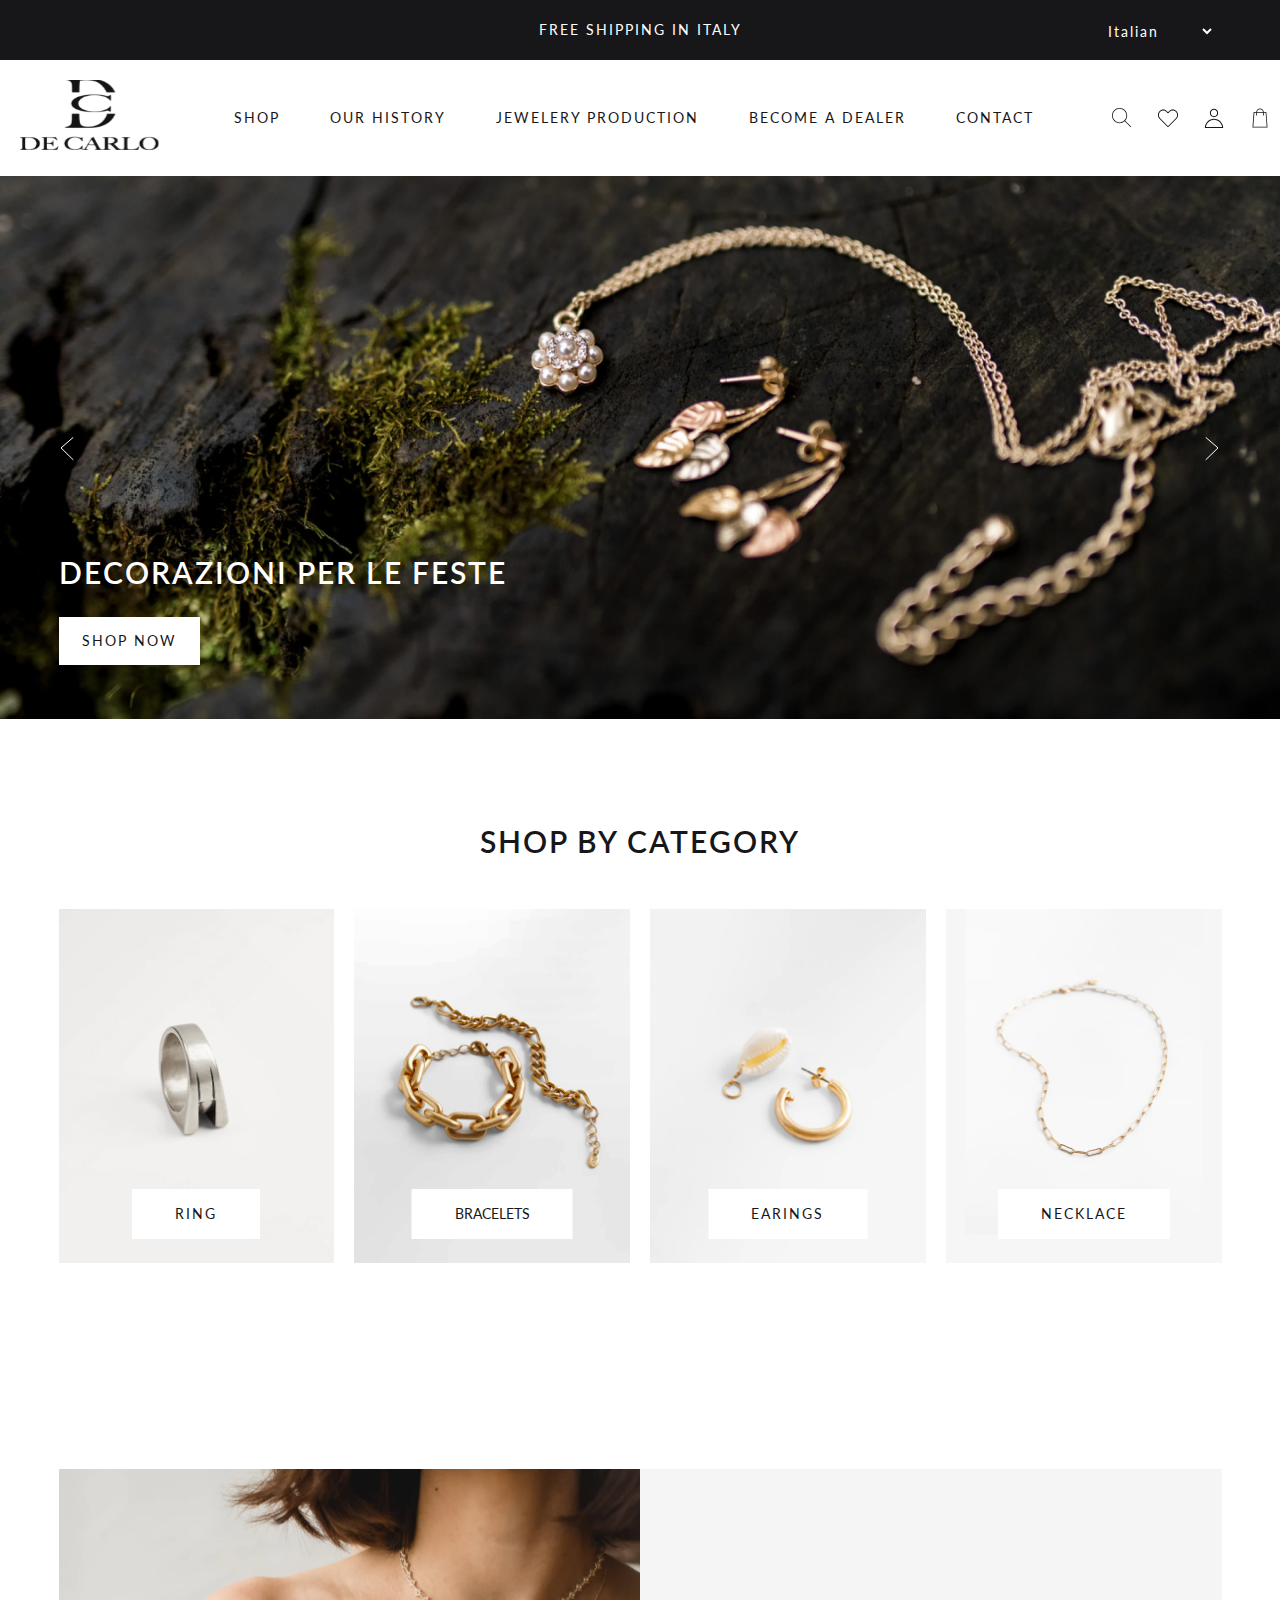
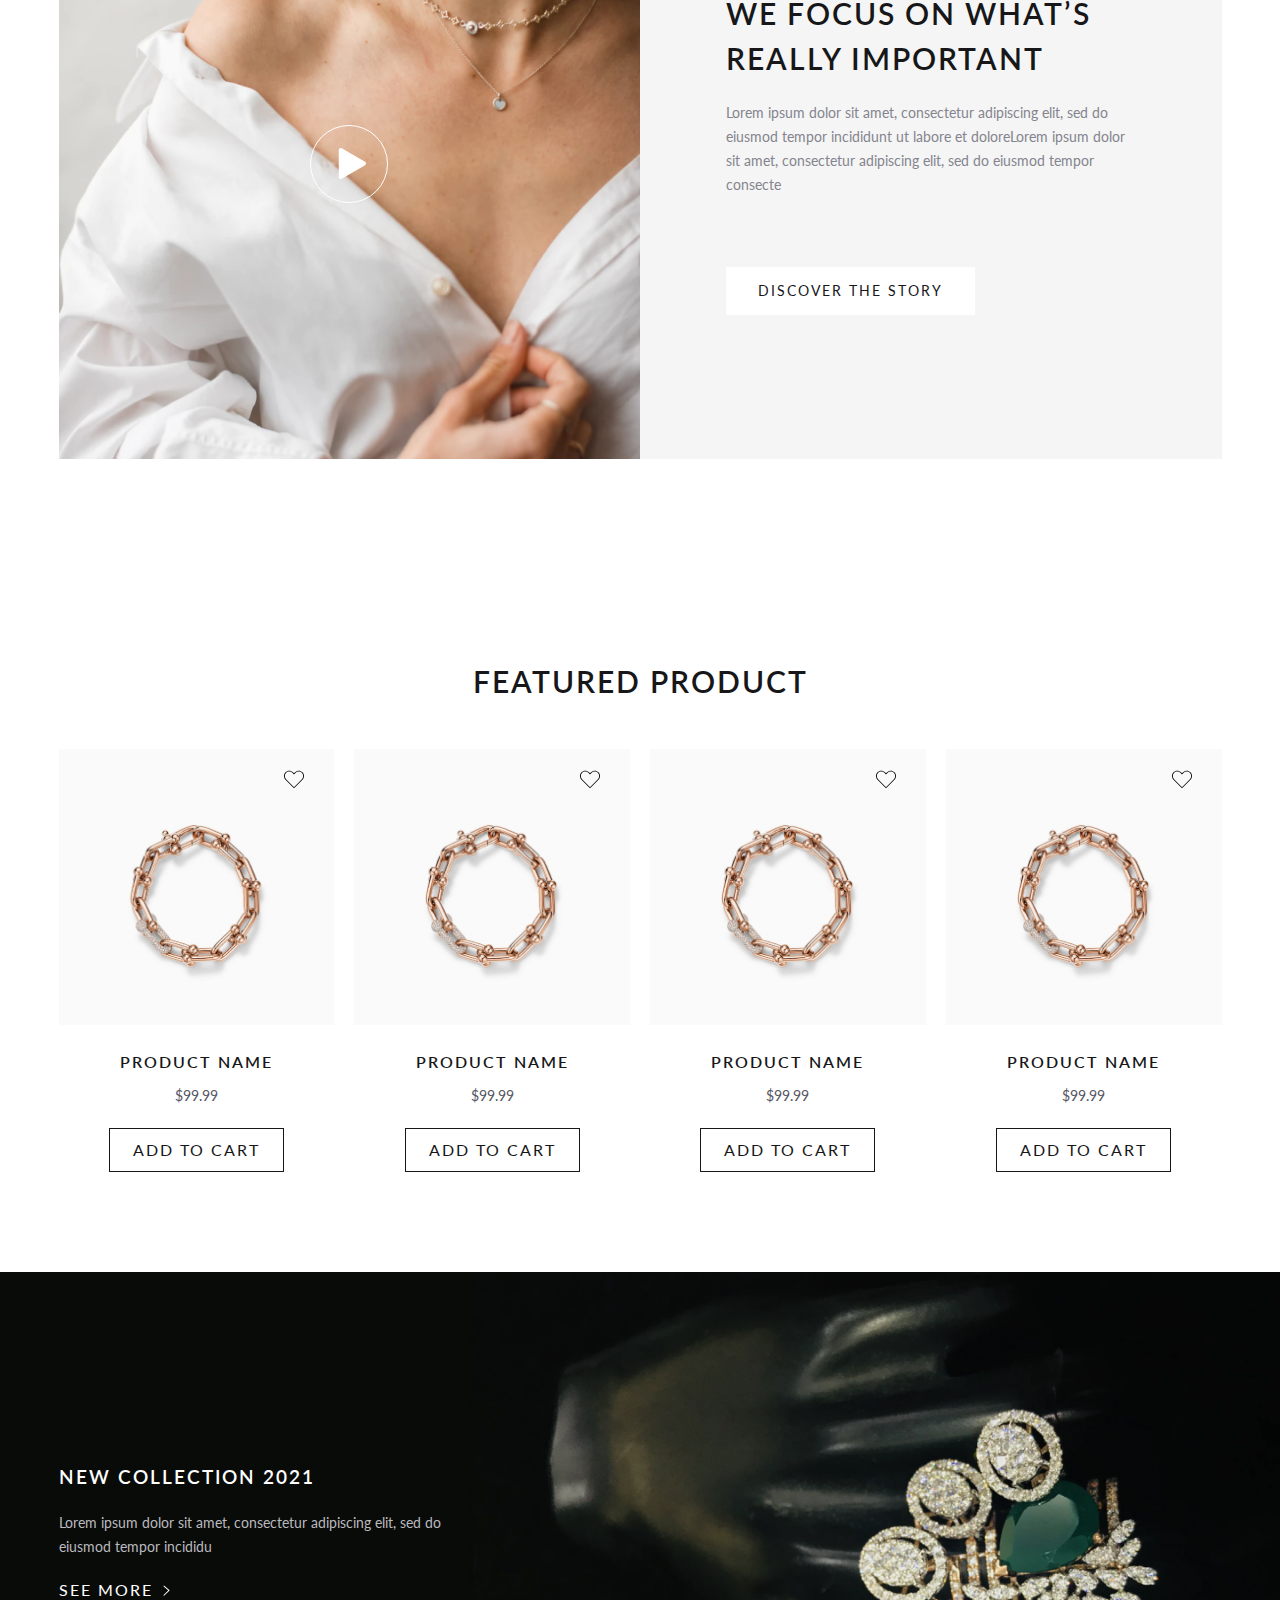
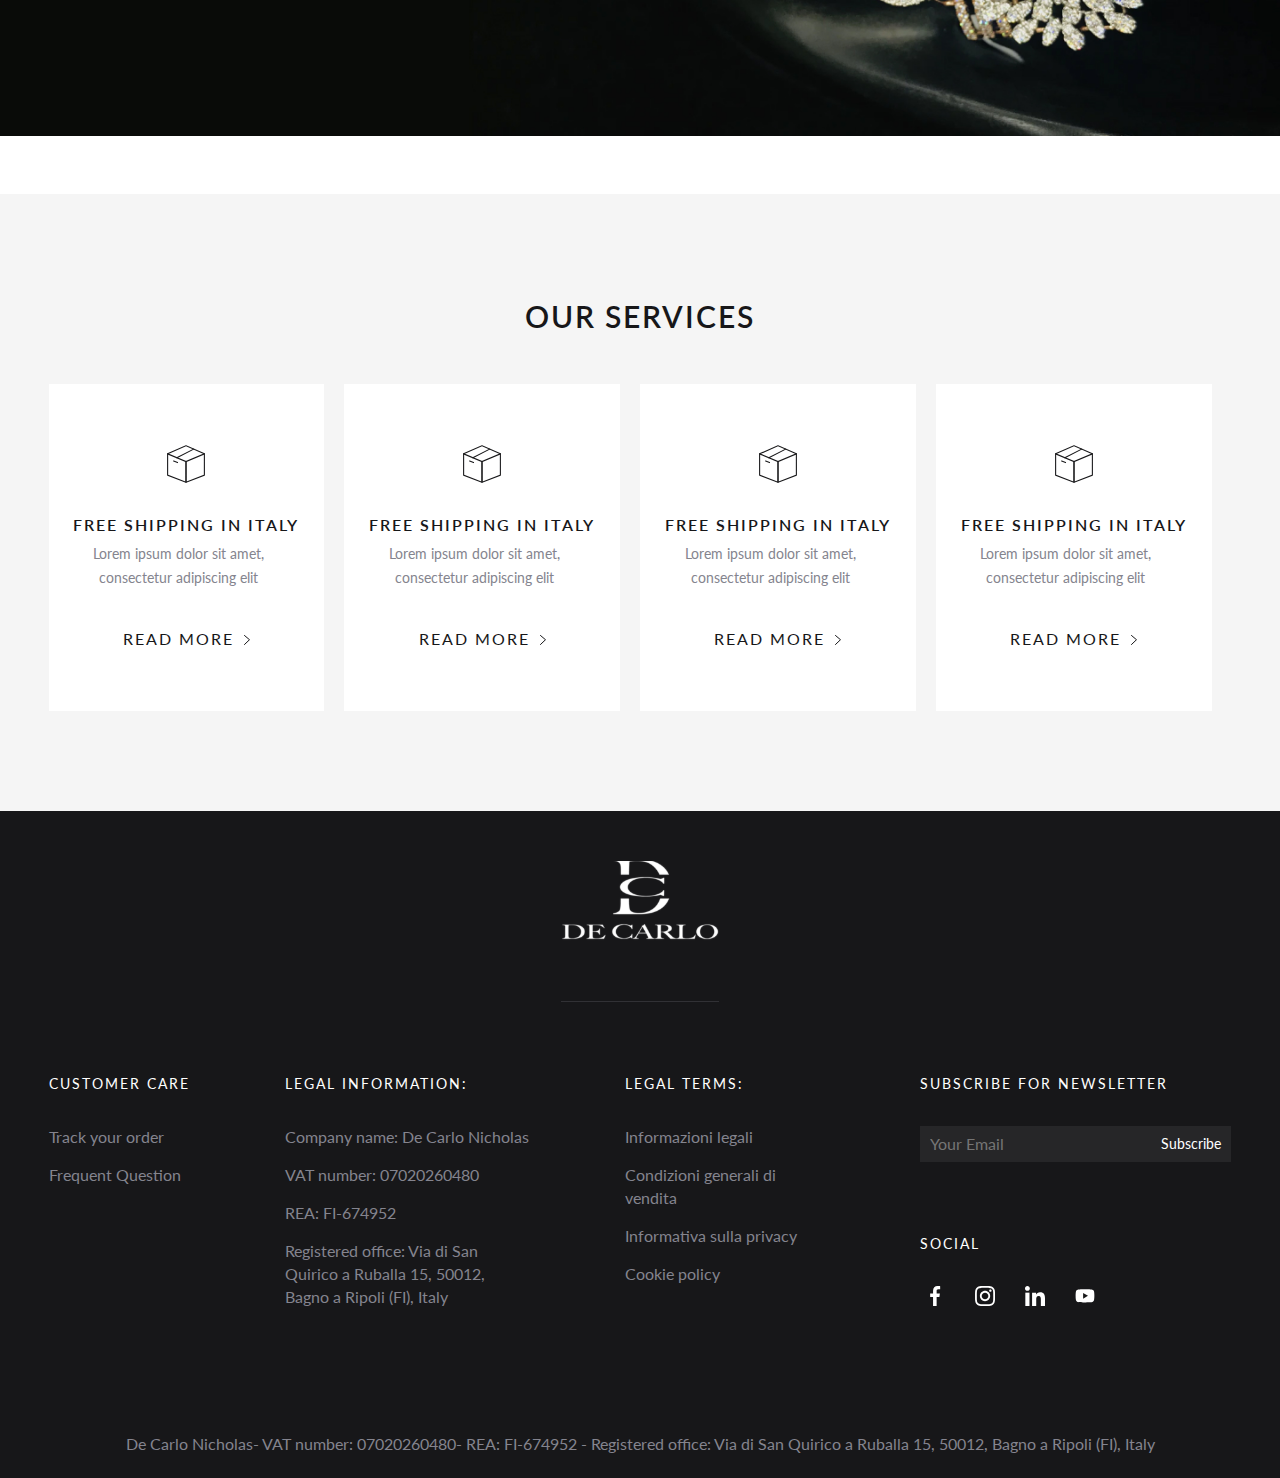
==== commit 245e9429: "Sua Loi" ====
--- a/index.html
+++ b/index.html
@@ -37,15 +37,7 @@
                     <div class="header__container">
                         <div class="header__nav d-flex align-item-center justify-content-between">
                             <a href="" class="header__logo">
-                                <svg class="header--img__logo" xmlns="http://www.w3.org/2000/svg" xmlns:xlink="http://www.w3.org/1999/xlink" width="139" height="70" viewBox="0 0 139 70" fill="none">
-                                    <rect width="138.679" height="70" fill="url(#pattern0)"/>
-                                    <defs>
-                                    <pattern id="pattern0" patternContentUnits="objectBoundingBox" width="1" height="1">
-                                    <use xlink:href="#image0_35_2" transform="translate(-0.00199524) scale(0.000614814 0.00121803)"/>
-                                    </pattern>
-                                    <image id="image0_35_2" width="1633" height="821" xlink:href="[data-uri]"/>
-                                    </defs>
-                                </svg>
+                                <img class="header--img__logo" src="images/logo_black.svg" alt="">
                             </a>
                             <ul class="header__navbar d-flex">
                                 <li class="header__item">
@@ -67,65 +59,33 @@
                             <ul class="header__operate d-flex">
                                 <li class="header__manupication">
                                     <a href="" class="header__links">
-                                        <svg class="header__icon" xmlns="http://www.w3.org/2000/svg" width="20" height="20" viewBox="0 0 20 20" fill="none">
-                                            <g clip-path="url(#clip0_35_20)">
-                                            <g clip-path="url(#clip1_35_20)">
-                                            <path d="M19.0497 18.4851L13.2179 12.6532C14.4292 11.3083 15.1736 9.535 15.1736 7.58678C15.1736 3.40347 11.7702 0 7.58682 0C3.40347 0 0 3.40347 0 7.58682C0 11.7702 3.40347 15.1736 7.58682 15.1736C9.53504 15.1736 11.3083 14.4292 12.6532 13.2178L18.4851 19.0497C18.563 19.1277 18.6652 19.1667 18.7674 19.1667C18.8695 19.1667 18.9717 19.1277 19.0497 19.0497C19.2057 18.8937 19.2057 18.641 19.0497 18.4851ZM7.58682 14.375C3.84412 14.375 0.798636 11.3299 0.798636 7.58682C0.798636 3.84374 3.84412 0.798599 7.58682 0.798599C11.3295 0.798599 14.375 3.8437 14.375 7.58682C14.375 11.3299 11.3295 14.375 7.58682 14.375Z" fill="#171719"/>
-                                            </g>
-                                            </g>
-                                            <defs>
-                                            <clipPath id="clip0_35_20">
-                                            <rect width="20" height="20" fill="white"/>
-                                            </clipPath>
-                                            <clipPath id="clip1_35_20">
-                                            <rect width="20" height="20" fill="white" transform="translate(0 -0.833008)"/>
-                                            </clipPath>
-                                            </defs>
-                                        </svg>
-
+                                        <img src="images/search.svg" alt="" class="header__icon">
                                     </a>
                                 </li>
                                 <li class="header__manupication">
                                     <a href="" class="header__links">
-                                        <svg xmlns="http://www.w3.org/2000/svg" width="20" height="20" viewBox="0 0 20 20" fill="none">
-                                            <path d="M9.99994 19.167C9.88828 19.167 9.78078 19.122 9.70327 19.0428L1.52994 10.7337C-0.506725 8.66449 -0.506725 5.29616 1.52994 3.22533C2.51827 2.22033 3.83411 1.66699 5.23244 1.66699C6.63161 1.66699 7.94661 2.22033 8.93494 3.22533L9.99994 4.30866L11.0649 3.22533C12.0533 2.22033 13.3683 1.66699 14.7674 1.66699C16.1658 1.66699 17.4808 2.22033 18.4691 3.22533C20.5058 5.29533 20.5058 8.66366 18.4691 10.7337L10.2966 19.0428C10.2191 19.122 10.1116 19.167 9.99994 19.167ZM5.23244 2.50033C4.05911 2.50033 2.95494 2.96616 2.12411 3.80949C0.404941 5.55783 0.404941 8.40199 2.12411 10.1487L9.99994 18.1562L17.8758 10.1495C19.5949 8.40199 19.5949 5.55783 17.8758 3.81033C17.0449 2.96616 15.9408 2.50033 14.7674 2.50033C13.5933 2.50033 12.4899 2.96616 11.6591 3.80949L10.2966 5.19449C10.1399 5.35366 9.85911 5.35366 9.70244 5.19449L8.33994 3.80949C7.50994 2.96616 6.40661 2.50033 5.23244 2.50033Z" fill="#171719"/>
-                                            </svg>
+                                        <img src="images/loves.svg" alt="" class="header__icon">
                                     </a>
                                 </li>
                                 <li class="header__manupication">
                                     <a href="" class="header__links">
-                                        <svg xmlns="http://www.w3.org/2000/svg" width="20" height="20" viewBox="0 0 20 20" fill="none">
-                                            <g clip-path="url(#clip0_35_31)">
-                                            <path fill-rule="evenodd" clip-rule="evenodd" d="M13.1668 4.99967C13.1668 6.74858 11.7491 8.16634 10.0002 8.16634C8.25126 8.16634 6.8335 6.74858 6.8335 4.99967C6.8335 3.25077 8.25126 1.83301 10.0002 1.83301C11.7491 1.83301 13.1668 3.25077 13.1668 4.99967ZM14.1668 4.99967C14.1668 7.30086 12.3013 9.16634 10.0002 9.16634C7.69898 9.16634 5.8335 7.30086 5.8335 4.99967C5.8335 2.69849 7.69898 0.833008 10.0002 0.833008C12.3013 0.833008 14.1668 2.69849 14.1668 4.99967ZM17.5452 16.8744C17.8274 17.5558 18.0154 18.2708 18.1054 18.9997H10.0002H1.89495C1.98488 18.2708 2.17292 17.5558 2.45515 16.8744C2.86556 15.8836 3.46711 14.9833 4.22546 14.225C4.9838 13.4666 5.88409 12.8651 6.87491 12.4547C7.86574 12.0442 8.9277 11.833 10.0002 11.833C11.0726 11.833 12.1346 12.0442 13.1254 12.4547C14.1162 12.8651 15.0165 13.4666 15.7749 14.225C16.5332 14.9833 17.1348 15.8836 17.5452 16.8744ZM18.4691 16.4917C18.8016 17.2946 19.0177 18.1392 19.1121 18.9997C19.1485 19.3311 19.1668 19.6649 19.1668 19.9997H18.1668H10.0002H1.8335H0.833496C0.833496 19.6649 0.851829 19.3311 0.888204 18.9997C0.982643 18.1392 1.1987 17.2946 1.53127 16.4917C1.99193 15.3796 2.66715 14.3691 3.51835 13.5179C4.36955 12.6667 5.38008 11.9914 6.49223 11.5308C7.60438 11.0701 8.79638 10.833 10.0002 10.833C11.2039 10.833 12.3959 11.0701 13.5081 11.5308C14.6202 11.9914 15.6308 12.6667 16.482 13.5179C17.3332 14.3691 18.0084 15.3796 18.4691 16.4917Z" fill="#171719"/>
-                                            </g>
-                                            <defs>
-                                            <clipPath id="clip0_35_31">
-                                            <rect width="20" height="20" fill="white"/>
-                                            </clipPath>
-                                            </defs>
-                                            </svg>
+                                        <img src="images/user.svg" alt="" class="header__icon">
                                     </a>
                                 </li>
                                 <li class="header__manupication header__manupication--pd-0 header__manupication--sm-13">
                                     <a href="" class="header__links">
-                                        <svg xmlns="http://www.w3.org/2000/svg" width="20" height="20" viewBox="0 0 20 20" fill="none">
-                                            <path d="M16.3242 4.07812H13.7656C13.6797 2.08594 12.0156 0.46875 10 0.46875C7.98438 0.46875 6.32031 2.08203 6.23047 4.07812H3.63281L2.45703 19.5312H17.543L16.3242 4.07812ZM10 1.28125C11.5664 1.28125 12.8711 2.53125 12.957 4.07812H7.04297C7.12891 2.53125 8.43359 1.28125 10 1.28125ZM4.40234 4.89062H6.22656V7.56641H7.03906V4.89062H12.9609V7.56641H13.7734V4.89062H15.6406L16.6953 18.7188H3.34766L4.40234 4.89062Z" fill="#171719"/>
-                                            </svg>
+                                        <img src="images/shopping-bag.svg" alt="" class="header__icon">
                                     </a>
                                 </li>
                                 <li class="header__manupication navbar--toggle">
                                     <img src="images/menu_2.svg" alt="" class="navbar--toggle__icon">
                                 </li>
-
-
                             </ul>
-                            </ul>
                         </div>
                     </div>
                 </div>
             </div>
             <div class="overlay"></div>
-
         </div>
         <div class="banner" class="full-section">
             <div class="owl-carousel owl-theme">
@@ -205,11 +165,8 @@
                     <div class="story__box story__box--left">
                         <div class="story__images">
                             <img src="images/person.png" alt="">
-                            <button href="" class="btn btn__play">
-                                <svg class="btn__images" xmlns="http://www.w3.org/2000/svg" width="78" height="78" viewBox="0 0 78 78" fill="none">
-                                    <circle cx="39" cy="39" r="38.5" stroke="white"/>
-                                    <path d="M55 36.7679C56.3333 37.5377 56.3333 39.4623 55 40.2321L31.75 53.6554C30.4167 54.4252 28.75 53.463 28.75 51.9234L28.75 25.0766C28.75 23.537 30.4167 22.5748 31.75 23.3446L55 36.7679Z" fill="white"/>
-                                </svg>
+                            <button class="btn btn__play">
+                                <img  src="images/play.svg" class="btn__images"></img>
                             </button>
                         </div>
                     </div>
@@ -237,12 +194,9 @@
                             <a href="" class="product__price">$99.99</a>
                             <button class="btn btn__add btn--bg-white spacing_2px">ADD TO CART</button>
                         </div>
-                        <a href="" class="product__favorite">
-                            <svg width="20" height="20" viewBox="0 0 20 20" fill="none" xmlns="http://www.w3.org/2000/svg">
-                                <path d="M9.99994 19.167C9.88828 19.167 9.78078 19.122 9.70327 19.0428L1.52994 10.7337C-0.506725 8.66449 -0.506725 5.29616 1.52994 3.22533C2.51827 2.22033 3.83411 1.66699 5.23244 1.66699C6.63161 1.66699 7.94661 2.22033 8.93494 3.22533L9.99994 4.30866L11.0649 3.22533C12.0533 2.22033 13.3683 1.66699 14.7674 1.66699C16.1658 1.66699 17.4808 2.22033 18.4691 3.22533C20.5058 5.29533 20.5058 8.66366 18.4691 10.7337L10.2966 19.0428C10.2191 19.122 10.1116 19.167 9.99994 19.167ZM5.23244 2.50033C4.05911 2.50033 2.95494 2.96616 2.12411 3.80949C0.404941 5.55783 0.404941 8.40199 2.12411 10.1487L9.99994 18.1562L17.8758 10.1495C19.5949 8.40199 19.5949 5.55783 17.8758 3.81033C17.0449 2.96616 15.9408 2.50033 14.7674 2.50033C13.5933 2.50033 12.4899 2.96616 11.6591 3.80949L10.2966 5.19449C10.1399 5.35366 9.85911 5.35366 9.70244 5.19449L8.33994 3.80949C7.50994 2.96616 6.40661 2.50033 5.23244 2.50033Z" fill="black"/>
-                                </svg>
-
-                        </a>
+                        <button class="product__favorite">
+                            <img src="images/loves.svg" alt="">
+                        </button>
                     </div>
                     <div class="product__item col-3">
                         <div class="product__images">
@@ -253,9 +207,9 @@
                             <a href="" class="product__price">$99.99</a>
                             <button class="btn btn__add btn--bg-white spacing_2px">ADD TO CART</button>
                         </div>
-                        <a href="" class="product__favorite">
+                        <button class="product__favorite">
                             <img src="images/loves.svg" alt="">
-                        </a>
+                        </button>
                     </div>
                     <div class="product__item col-3">
                         <div class="product__images">
@@ -266,9 +220,9 @@
                             <a href="" class="product__price">$99.99</a>
                             <button class="btn btn__add btn--bg-white spacing_2px">ADD TO CART</button>
                         </div>
-                        <a href="" class="product__favorite">
+                        <button class="product__favorite">
                             <img src="images/loves.svg" alt="">
-                        </a>
+                        </button>
                     </div>
                     <div class="product__item col-3">
                         <div class="product__images">
@@ -279,9 +233,9 @@
                             <a href="" class="product__price">$99.99</a>
                             <button class="btn btn__add btn--bg-white spacing_2px">ADD TO CART</button>
                         </div>
-                        <a href="" class="product__favorite">
+                        <button class="product__favorite">
                             <img src="images/loves.svg" alt="">
-                        </a>
+                        </button>
                     </div>
                 </div>
             </div>
@@ -301,9 +255,7 @@
                                 <span> SEE MORE</span>
                             </a>
                             <div class="colection__next">
-                                <svg xmlns="http://www.w3.org/2000/svg" width="7" height="11" viewBox="0 0 7 11" fill="none">
-                                <path d="M1 1L6 5.22449L1 10" stroke="white" stroke-linecap="round" stroke-linejoin="round"/>
-                                </svg>
+                                <img src="images/next.svg" alt="">
                             </div>
                         </div>
                     </div>
@@ -318,13 +270,7 @@
                     <div class="service__item col-3">
                         <div class="service__thumb">
                             <div class="service__images">
-                                <svg xmlns="http://www.w3.org/2000/svg" width="40" height="40" viewBox="0 0 40 40" fill="none">
-                                <path d="M20 38.8008C19.8567 38.8008 19.7192 38.7438 19.6178 38.6425C19.5164 38.5411 19.4595 38.4036 19.4595 38.2602V17.5678C19.4595 17.4613 19.4909 17.3572 19.5499 17.2686C19.6088 17.1799 19.6926 17.1106 19.7908 17.0694L38.1692 9.35267C38.2515 9.31811 38.3411 9.30449 38.43 9.31302C38.5189 9.32154 38.6043 9.35195 38.6785 9.40153C38.7528 9.45111 38.8136 9.5183 38.8556 9.59712C38.8975 9.67594 38.9193 9.76392 38.9189 9.85321V31.1559C38.9188 31.265 38.8857 31.3715 38.824 31.4614C38.7622 31.5513 38.6747 31.6204 38.573 31.6597L20.1946 38.7646C20.1325 38.7886 20.0666 38.8009 20 38.8008ZM20.5406 17.9289V37.4721L37.8379 30.7851V10.6662L20.5406 17.9289Z" fill="#171719"/>
-                                <path d="M20 38.8006C19.9334 38.8007 19.8674 38.7884 19.8054 38.7644L1.427 31.6595C1.32524 31.6202 1.23774 31.5511 1.176 31.4612C1.11426 31.3713 1.08116 31.2648 1.08105 31.1557V9.853C1.08106 9.7639 1.1031 9.67618 1.14519 9.59765C1.18729 9.51912 1.24815 9.45221 1.32236 9.40288C1.39656 9.35356 1.48181 9.32334 1.57051 9.31492C1.65921 9.3065 1.74862 9.32014 1.83078 9.35462L20.2092 17.0714C20.307 17.1124 20.3906 17.1814 20.4495 17.2696C20.5084 17.3579 20.5401 17.4615 20.5405 17.5676V38.26C20.5405 38.4034 20.4836 38.5409 20.3822 38.6422C20.2808 38.7436 20.1433 38.8006 20 38.8006ZM2.16214 30.7849L19.4594 37.4719V17.9287L2.16214 10.666V30.7849Z" fill="#171719"/>
-                                <path d="M38.3785 10.3936C38.304 10.3931 38.2305 10.3775 38.1623 10.3477L20.0001 2.33091L1.83794 10.3477C1.70798 10.3979 1.56365 10.396 1.43505 10.3424C1.30646 10.2888 1.20354 10.1876 1.14775 10.0599C1.09197 9.93222 1.08764 9.78794 1.13566 9.65716C1.18369 9.52637 1.28036 9.41918 1.4055 9.35794L19.7839 1.24334C19.8527 1.21296 19.9271 1.19727 20.0023 1.19727C20.0775 1.19727 20.1518 1.21296 20.2206 1.24334L38.599 9.35578C38.7127 9.40555 38.8057 9.49291 38.8626 9.60318C38.9195 9.71345 38.9367 9.83993 38.9113 9.96138C38.8859 10.0828 38.8196 10.1919 38.7233 10.2702C38.6271 10.3485 38.5069 10.3913 38.3828 10.3915L38.3785 10.3936Z" fill="#171719"/>
-                                <path d="M10.8233 14.2549C10.7018 14.2549 10.584 14.214 10.4886 14.1388C10.3933 14.0637 10.326 13.9586 10.2977 13.8405C10.2693 13.7225 10.2815 13.5983 10.3324 13.4881C10.3832 13.3778 10.4697 13.2879 10.5778 13.2327L27.4433 4.64841C27.5706 4.58699 27.7169 4.5779 27.8508 4.62307C27.9848 4.66825 28.0957 4.7641 28.1598 4.89008C28.2239 5.01606 28.2362 5.16214 28.1939 5.29702C28.1516 5.43191 28.0581 5.54485 27.9335 5.61165L11.0687 14.1944C10.9928 14.2338 10.9087 14.2545 10.8233 14.2549Z" fill="#171719"/>
-                                <path d="M11.5294 19.1545C11.4623 19.1545 11.3957 19.1419 11.3332 19.1172L7.44511 17.6037C7.31128 17.5516 7.20364 17.4485 7.14586 17.317C7.08808 17.1855 7.08489 17.0365 7.137 16.9026C7.18912 16.7688 7.29225 16.6612 7.42373 16.6034C7.55521 16.5456 7.70426 16.5424 7.83808 16.5945L11.7262 18.108C11.8438 18.1538 11.9416 18.2391 12.0029 18.3494C12.0641 18.4597 12.0848 18.5879 12.0615 18.7119C12.0381 18.8359 11.9721 18.9477 11.875 19.0282C11.7778 19.1086 11.6556 19.1526 11.5294 19.1524V19.1545Z" fill="#171719"/>
-                                </svg>
+                                <img src="images/box.svg" alt="">
                             </div>
                             <div class="service__info">
                                 <h3 class="heading  service__name spacing_2px">FREE SHIPPING IN ITALY</h3>
@@ -333,9 +279,7 @@
                             <div class="service__button d-flex align-item-center justify-content-center">
                                 <a href="" class="btn btn__more btn--bg-tranparent spacing_2px">READ MORE</a>
                                 <div class="service__next">
-                                    <svg xmlns="http://www.w3.org/2000/svg" width="6" height="10" viewBox="0 0 6 10" fill="none">
-                                        <path d="M0.5 0.5L5.5 4.72449L0.5 9.5" stroke="#171719" stroke-linecap="round" stroke-linejoin="round"/>
-                                        </svg>
+                                    <img src="images/next_black.svg" alt="">
                                 </div>
                             </div>
                         </div>
@@ -343,13 +287,7 @@
                     <div class="service__item col-3">
                         <div class="service__thumb">
                             <div class="service__images">
-                                <svg xmlns="http://www.w3.org/2000/svg" width="40" height="40" viewBox="0 0 40 40" fill="none">
-                                <path d="M20 38.8008C19.8567 38.8008 19.7192 38.7438 19.6178 38.6425C19.5164 38.5411 19.4595 38.4036 19.4595 38.2602V17.5678C19.4595 17.4613 19.4909 17.3572 19.5499 17.2686C19.6088 17.1799 19.6926 17.1106 19.7908 17.0694L38.1692 9.35267C38.2515 9.31811 38.3411 9.30449 38.43 9.31302C38.5189 9.32154 38.6043 9.35195 38.6785 9.40153C38.7528 9.45111 38.8136 9.5183 38.8556 9.59712C38.8975 9.67594 38.9193 9.76392 38.9189 9.85321V31.1559C38.9188 31.265 38.8857 31.3715 38.824 31.4614C38.7622 31.5513 38.6747 31.6204 38.573 31.6597L20.1946 38.7646C20.1325 38.7886 20.0666 38.8009 20 38.8008ZM20.5406 17.9289V37.4721L37.8379 30.7851V10.6662L20.5406 17.9289Z" fill="#171719"/>
-                                <path d="M20 38.8006C19.9334 38.8007 19.8674 38.7884 19.8054 38.7644L1.427 31.6595C1.32524 31.6202 1.23774 31.5511 1.176 31.4612C1.11426 31.3713 1.08116 31.2648 1.08105 31.1557V9.853C1.08106 9.7639 1.1031 9.67618 1.14519 9.59765C1.18729 9.51912 1.24815 9.45221 1.32236 9.40288C1.39656 9.35356 1.48181 9.32334 1.57051 9.31492C1.65921 9.3065 1.74862 9.32014 1.83078 9.35462L20.2092 17.0714C20.307 17.1124 20.3906 17.1814 20.4495 17.2696C20.5084 17.3579 20.5401 17.4615 20.5405 17.5676V38.26C20.5405 38.4034 20.4836 38.5409 20.3822 38.6422C20.2808 38.7436 20.1433 38.8006 20 38.8006ZM2.16214 30.7849L19.4594 37.4719V17.9287L2.16214 10.666V30.7849Z" fill="#171719"/>
-                                <path d="M38.3785 10.3936C38.304 10.3931 38.2305 10.3775 38.1623 10.3477L20.0001 2.33091L1.83794 10.3477C1.70798 10.3979 1.56365 10.396 1.43505 10.3424C1.30646 10.2888 1.20354 10.1876 1.14775 10.0599C1.09197 9.93222 1.08764 9.78794 1.13566 9.65716C1.18369 9.52637 1.28036 9.41918 1.4055 9.35794L19.7839 1.24334C19.8527 1.21296 19.9271 1.19727 20.0023 1.19727C20.0775 1.19727 20.1518 1.21296 20.2206 1.24334L38.599 9.35578C38.7127 9.40555 38.8057 9.49291 38.8626 9.60318C38.9195 9.71345 38.9367 9.83993 38.9113 9.96138C38.8859 10.0828 38.8196 10.1919 38.7233 10.2702C38.6271 10.3485 38.5069 10.3913 38.3828 10.3915L38.3785 10.3936Z" fill="#171719"/>
-                                <path d="M10.8233 14.2549C10.7018 14.2549 10.584 14.214 10.4886 14.1388C10.3933 14.0637 10.326 13.9586 10.2977 13.8405C10.2693 13.7225 10.2815 13.5983 10.3324 13.4881C10.3832 13.3778 10.4697 13.2879 10.5778 13.2327L27.4433 4.64841C27.5706 4.58699 27.7169 4.5779 27.8508 4.62307C27.9848 4.66825 28.0957 4.7641 28.1598 4.89008C28.2239 5.01606 28.2362 5.16214 28.1939 5.29702C28.1516 5.43191 28.0581 5.54485 27.9335 5.61165L11.0687 14.1944C10.9928 14.2338 10.9087 14.2545 10.8233 14.2549Z" fill="#171719"/>
-                                <path d="M11.5294 19.1545C11.4623 19.1545 11.3957 19.1419 11.3332 19.1172L7.44511 17.6037C7.31128 17.5516 7.20364 17.4485 7.14586 17.317C7.08808 17.1855 7.08489 17.0365 7.137 16.9026C7.18912 16.7688 7.29225 16.6612 7.42373 16.6034C7.55521 16.5456 7.70426 16.5424 7.83808 16.5945L11.7262 18.108C11.8438 18.1538 11.9416 18.2391 12.0029 18.3494C12.0641 18.4597 12.0848 18.5879 12.0615 18.7119C12.0381 18.8359 11.9721 18.9477 11.875 19.0282C11.7778 19.1086 11.6556 19.1526 11.5294 19.1524V19.1545Z" fill="#171719"/>
-                                </svg>
+                                <img src="images/box.svg" alt="">
                             </div>
                             <div class="service__info">
                                 <h3 class="heading  service__name spacing_2px">FREE SHIPPING IN ITALY</h3>
@@ -358,9 +296,7 @@
                             <div class="service__button d-flex align-item-center justify-content-center">
                                 <a href="" class="btn btn__more btn--bg-tranparent spacing_2px">READ MORE</a>
                                 <div class="service__next">
-                                    <svg xmlns="http://www.w3.org/2000/svg" width="6" height="10" viewBox="0 0 6 10" fill="none">
-                                        <path d="M0.5 0.5L5.5 4.72449L0.5 9.5" stroke="#171719" stroke-linecap="round" stroke-linejoin="round"/>
-                                        </svg>
+                                    <img src="images/next_black.svg" alt="">
                                 </div>
                             </div>
                         </div>
@@ -368,13 +304,7 @@
                     <div class="service__item col-3">
                         <div class="service__thumb">
                             <div class="service__images">
-                                <svg xmlns="http://www.w3.org/2000/svg" width="40" height="40" viewBox="0 0 40 40" fill="none">
-                                <path d="M20 38.8008C19.8567 38.8008 19.7192 38.7438 19.6178 38.6425C19.5164 38.5411 19.4595 38.4036 19.4595 38.2602V17.5678C19.4595 17.4613 19.4909 17.3572 19.5499 17.2686C19.6088 17.1799 19.6926 17.1106 19.7908 17.0694L38.1692 9.35267C38.2515 9.31811 38.3411 9.30449 38.43 9.31302C38.5189 9.32154 38.6043 9.35195 38.6785 9.40153C38.7528 9.45111 38.8136 9.5183 38.8556 9.59712C38.8975 9.67594 38.9193 9.76392 38.9189 9.85321V31.1559C38.9188 31.265 38.8857 31.3715 38.824 31.4614C38.7622 31.5513 38.6747 31.6204 38.573 31.6597L20.1946 38.7646C20.1325 38.7886 20.0666 38.8009 20 38.8008ZM20.5406 17.9289V37.4721L37.8379 30.7851V10.6662L20.5406 17.9289Z" fill="#171719"/>
-                                <path d="M20 38.8006C19.9334 38.8007 19.8674 38.7884 19.8054 38.7644L1.427 31.6595C1.32524 31.6202 1.23774 31.5511 1.176 31.4612C1.11426 31.3713 1.08116 31.2648 1.08105 31.1557V9.853C1.08106 9.7639 1.1031 9.67618 1.14519 9.59765C1.18729 9.51912 1.24815 9.45221 1.32236 9.40288C1.39656 9.35356 1.48181 9.32334 1.57051 9.31492C1.65921 9.3065 1.74862 9.32014 1.83078 9.35462L20.2092 17.0714C20.307 17.1124 20.3906 17.1814 20.4495 17.2696C20.5084 17.3579 20.5401 17.4615 20.5405 17.5676V38.26C20.5405 38.4034 20.4836 38.5409 20.3822 38.6422C20.2808 38.7436 20.1433 38.8006 20 38.8006ZM2.16214 30.7849L19.4594 37.4719V17.9287L2.16214 10.666V30.7849Z" fill="#171719"/>
-                                <path d="M38.3785 10.3936C38.304 10.3931 38.2305 10.3775 38.1623 10.3477L20.0001 2.33091L1.83794 10.3477C1.70798 10.3979 1.56365 10.396 1.43505 10.3424C1.30646 10.2888 1.20354 10.1876 1.14775 10.0599C1.09197 9.93222 1.08764 9.78794 1.13566 9.65716C1.18369 9.52637 1.28036 9.41918 1.4055 9.35794L19.7839 1.24334C19.8527 1.21296 19.9271 1.19727 20.0023 1.19727C20.0775 1.19727 20.1518 1.21296 20.2206 1.24334L38.599 9.35578C38.7127 9.40555 38.8057 9.49291 38.8626 9.60318C38.9195 9.71345 38.9367 9.83993 38.9113 9.96138C38.8859 10.0828 38.8196 10.1919 38.7233 10.2702C38.6271 10.3485 38.5069 10.3913 38.3828 10.3915L38.3785 10.3936Z" fill="#171719"/>
-                                <path d="M10.8233 14.2549C10.7018 14.2549 10.584 14.214 10.4886 14.1388C10.3933 14.0637 10.326 13.9586 10.2977 13.8405C10.2693 13.7225 10.2815 13.5983 10.3324 13.4881C10.3832 13.3778 10.4697 13.2879 10.5778 13.2327L27.4433 4.64841C27.5706 4.58699 27.7169 4.5779 27.8508 4.62307C27.9848 4.66825 28.0957 4.7641 28.1598 4.89008C28.2239 5.01606 28.2362 5.16214 28.1939 5.29702C28.1516 5.43191 28.0581 5.54485 27.9335 5.61165L11.0687 14.1944C10.9928 14.2338 10.9087 14.2545 10.8233 14.2549Z" fill="#171719"/>
-                                <path d="M11.5294 19.1545C11.4623 19.1545 11.3957 19.1419 11.3332 19.1172L7.44511 17.6037C7.31128 17.5516 7.20364 17.4485 7.14586 17.317C7.08808 17.1855 7.08489 17.0365 7.137 16.9026C7.18912 16.7688 7.29225 16.6612 7.42373 16.6034C7.55521 16.5456 7.70426 16.5424 7.83808 16.5945L11.7262 18.108C11.8438 18.1538 11.9416 18.2391 12.0029 18.3494C12.0641 18.4597 12.0848 18.5879 12.0615 18.7119C12.0381 18.8359 11.9721 18.9477 11.875 19.0282C11.7778 19.1086 11.6556 19.1526 11.5294 19.1524V19.1545Z" fill="#171719"/>
-                                </svg>
+                                <img src="images/box.svg" alt="">
                             </div>
                             <div class="service__info">
                                 <h3 class="heading  service__name spacing_2px">FREE SHIPPING IN ITALY</h3>
@@ -383,9 +313,7 @@
                             <div class="service__button d-flex align-item-center justify-content-center">
                                 <a href="" class="btn btn__more btn--bg-tranparent spacing_2px">READ MORE</a>
                                 <div class="service__next">
-                                    <svg xmlns="http://www.w3.org/2000/svg" width="6" height="10" viewBox="0 0 6 10" fill="none">
-                                        <path d="M0.5 0.5L5.5 4.72449L0.5 9.5" stroke="#171719" stroke-linecap="round" stroke-linejoin="round"/>
-                                        </svg>
+                                    <img src="images/next_black.svg" alt="">
                                 </div>
                             </div>
                         </div>
@@ -393,13 +321,7 @@
                     <div class="service__item col-3">
                         <div class="service__thumb">
                             <div class="service__images">
-                                <svg xmlns="http://www.w3.org/2000/svg" width="40" height="40" viewBox="0 0 40 40" fill="none">
-                                <path d="M20 38.8008C19.8567 38.8008 19.7192 38.7438 19.6178 38.6425C19.5164 38.5411 19.4595 38.4036 19.4595 38.2602V17.5678C19.4595 17.4613 19.4909 17.3572 19.5499 17.2686C19.6088 17.1799 19.6926 17.1106 19.7908 17.0694L38.1692 9.35267C38.2515 9.31811 38.3411 9.30449 38.43 9.31302C38.5189 9.32154 38.6043 9.35195 38.6785 9.40153C38.7528 9.45111 38.8136 9.5183 38.8556 9.59712C38.8975 9.67594 38.9193 9.76392 38.9189 9.85321V31.1559C38.9188 31.265 38.8857 31.3715 38.824 31.4614C38.7622 31.5513 38.6747 31.6204 38.573 31.6597L20.1946 38.7646C20.1325 38.7886 20.0666 38.8009 20 38.8008ZM20.5406 17.9289V37.4721L37.8379 30.7851V10.6662L20.5406 17.9289Z" fill="#171719"/>
-                                <path d="M20 38.8006C19.9334 38.8007 19.8674 38.7884 19.8054 38.7644L1.427 31.6595C1.32524 31.6202 1.23774 31.5511 1.176 31.4612C1.11426 31.3713 1.08116 31.2648 1.08105 31.1557V9.853C1.08106 9.7639 1.1031 9.67618 1.14519 9.59765C1.18729 9.51912 1.24815 9.45221 1.32236 9.40288C1.39656 9.35356 1.48181 9.32334 1.57051 9.31492C1.65921 9.3065 1.74862 9.32014 1.83078 9.35462L20.2092 17.0714C20.307 17.1124 20.3906 17.1814 20.4495 17.2696C20.5084 17.3579 20.5401 17.4615 20.5405 17.5676V38.26C20.5405 38.4034 20.4836 38.5409 20.3822 38.6422C20.2808 38.7436 20.1433 38.8006 20 38.8006ZM2.16214 30.7849L19.4594 37.4719V17.9287L2.16214 10.666V30.7849Z" fill="#171719"/>
-                                <path d="M38.3785 10.3936C38.304 10.3931 38.2305 10.3775 38.1623 10.3477L20.0001 2.33091L1.83794 10.3477C1.70798 10.3979 1.56365 10.396 1.43505 10.3424C1.30646 10.2888 1.20354 10.1876 1.14775 10.0599C1.09197 9.93222 1.08764 9.78794 1.13566 9.65716C1.18369 9.52637 1.28036 9.41918 1.4055 9.35794L19.7839 1.24334C19.8527 1.21296 19.9271 1.19727 20.0023 1.19727C20.0775 1.19727 20.1518 1.21296 20.2206 1.24334L38.599 9.35578C38.7127 9.40555 38.8057 9.49291 38.8626 9.60318C38.9195 9.71345 38.9367 9.83993 38.9113 9.96138C38.8859 10.0828 38.8196 10.1919 38.7233 10.2702C38.6271 10.3485 38.5069 10.3913 38.3828 10.3915L38.3785 10.3936Z" fill="#171719"/>
-                                <path d="M10.8233 14.2549C10.7018 14.2549 10.584 14.214 10.4886 14.1388C10.3933 14.0637 10.326 13.9586 10.2977 13.8405C10.2693 13.7225 10.2815 13.5983 10.3324 13.4881C10.3832 13.3778 10.4697 13.2879 10.5778 13.2327L27.4433 4.64841C27.5706 4.58699 27.7169 4.5779 27.8508 4.62307C27.9848 4.66825 28.0957 4.7641 28.1598 4.89008C28.2239 5.01606 28.2362 5.16214 28.1939 5.29702C28.1516 5.43191 28.0581 5.54485 27.9335 5.61165L11.0687 14.1944C10.9928 14.2338 10.9087 14.2545 10.8233 14.2549Z" fill="#171719"/>
-                                <path d="M11.5294 19.1545C11.4623 19.1545 11.3957 19.1419 11.3332 19.1172L7.44511 17.6037C7.31128 17.5516 7.20364 17.4485 7.14586 17.317C7.08808 17.1855 7.08489 17.0365 7.137 16.9026C7.18912 16.7688 7.29225 16.6612 7.42373 16.6034C7.55521 16.5456 7.70426 16.5424 7.83808 16.5945L11.7262 18.108C11.8438 18.1538 11.9416 18.2391 12.0029 18.3494C12.0641 18.4597 12.0848 18.5879 12.0615 18.7119C12.0381 18.8359 11.9721 18.9477 11.875 19.0282C11.7778 19.1086 11.6556 19.1526 11.5294 19.1524V19.1545Z" fill="#171719"/>
-                                </svg>
+                                <img src="images/box.svg" alt="">
                             </div>
                             <div class="service__info">
                                 <h3 class="heading  service__name spacing_2px">FREE SHIPPING IN ITALY</h3>
@@ -408,9 +330,7 @@
                             <div class="service__button d-flex align-item-center justify-content-center">
                                 <a href="" class="btn btn__more btn--bg-tranparent spacing_2px">READ MORE</a>
                                 <div class="service__next">
-                                    <svg xmlns="http://www.w3.org/2000/svg" width="6" height="10" viewBox="0 0 6 10" fill="none">
-                                        <path d="M0.5 0.5L5.5 4.72449L0.5 9.5" stroke="#171719" stroke-linecap="round" stroke-linejoin="round"/>
-                                        </svg>
+                                    <img src="images/next_black.svg" alt="">
                                 </div>
                             </div>
                         </div>
--- a/css/style.css
+++ b/css/style.css
@@ -171,15 +171,6 @@
     position: relative;
 }
 
-.story__images .btn.btn__play {
-    position: absolute;
-    left: 50%;
-    top: 50%;
-    transform: translate(-50%, -50%);
-    background: none;
-    border: none;
-}
-
 .story__heading {
     flex: 0 0 auto;
     order: 0;
@@ -222,6 +213,8 @@
     position: absolute;
     top: 20px;
     right: 40px;
+    cursor: pointer;
+    background: none;
 }
 
 .product__images {}
@@ -269,13 +262,10 @@
 
 .colection_thumb {
     position: relative;
+    height: 522px;
 }
 
 .colection__images {}
-
-.colection__images img {
-    width: 100%;
-}
 
 .colection__text {
     position: absolute;
@@ -333,7 +323,12 @@
     margin-bottom: 100px;
 }
 
-.service__images {}
+.service__images {
+    width: 40px;
+    height: 40px;
+    margin: auto;
+    margin-bottom: 30px;
+}
 
 .service__info {}
 
@@ -372,6 +367,8 @@
     padding: 50px 0px;
     text-align: center;
     border-bottom: 1px solid rgb(49, 49, 53);
+    max-width: 158px;
+    margin: auto;
 }
 
 .footer__logo--item {}
@@ -455,4 +452,133 @@
     color: #84848E;
     text-align: center;
     padding: 23px 0;
+}
+
+
+/* about */
+
+.brand {}
+
+.brand .container {
+    max-width: 980px;
+}
+
+.banner__about {}
+
+.banner__about--text {
+    background: #f5f5f5;
+    padding: 82px 0;
+    text-align: center;
+}
+
+.banner__about--item {}
+
+.brand__image {
+    position: relative;
+    margin-top: 100px;
+}
+
+.brand__text {
+    text-align: center;
+    margin-top: 50px;
+}
+
+.brand__heading--item {
+    font-size: 30px;
+}
+
+.brand__description--item {
+    margin-top: 25px;
+    color: #84848E;
+}
+
+
+/* end brand */
+
+.about {
+    margin-top: 100px;
+    background: #F5F5F5;
+}
+
+.about__item {
+    padding-top: 100px;
+}
+
+.about__item--1 {}
+
+.about__item--2 {}
+
+.about__item--3 {
+    padding-bottom: 100px;
+}
+
+.about__item--1 .about__image,
+.about__item--3 .about__image {
+    margin-left: 180px;
+}
+
+.about__item--2 .about__image {
+    margin-right: 100px;
+}
+
+.about__images--item {}
+
+.about__text {
+    max-width: 500px;
+}
+
+.about__info {}
+
+.about__icon {}
+
+.about__heading {
+    margin-top: 30px;
+    font-size: 30px;
+    margin-bottom: 25px;
+}
+
+.about__description--bottom {
+    color: #84848E;
+}
+
+.about__description--top {
+    color: #171719;
+    font-size: 16px !important;
+    font-weight: 600;
+}
+
+.reason {}
+
+.reason__thumb {
+    position: relative;
+    height: 519px;
+}
+
+.reason__images {}
+
+.reason__text {
+    text-align: center;
+    position: absolute;
+    z-index: 99;
+    top: 50%;
+    left: 50%;
+    transform: translate(-50%, -50%);
+}
+
+.reason__heading {
+    font-size: 30px;
+    line-height: 40px;
+    /* identical to box height, or 133% */
+    /* letter-spacing: 2px; */
+    color: #FFFFFF !important;
+}
+
+.reason__description {
+    color: #BABABF;
+    margin-top: 15px;
+    margin-bottom: 53px;
+}
+
+.reason__button .btn__buy {
+    padding: 12px 32px;
 }--- a/css/base.css
+++ b/css/base.css
@@ -61,8 +61,14 @@
 }
 
 img {
+    width: 100%;
     max-width: 100%;
     height: 100%;
+}
+
+button {
+    border: none;
+    outline: none;
 }
 
 .full-section {
@@ -287,6 +293,16 @@
 .btn.btn__play {
     background: none;
     border: none;
+    cursor: pointer;
+}
+
+.btn.btn__play {
+    position: absolute;
+    left: 50%;
+    top: 50%;
+    transform: translate(-50%, -50%);
+    background: none;
+    border: none;
 }
 
 .heading {
@@ -298,4 +314,8 @@
     font-weight: 400;
     font-size: 14px;
     line-height: 24px;
+}
+
+.order-first {
+    order: -1;
 }--- a/css/responsive.css
+++ b/css/responsive.css
@@ -101,9 +101,6 @@
             flex: 0 0 100%;
             margin-top: 0px;
         }
-        .order-1 {
-            order: -1;
-        }
         .banner__images {
             height: 320px;
         }
@@ -118,6 +115,9 @@
         }
         .service__thumb {
             margin-bottom: 30px;
+        }
+        .order-1 {
+            order: -1;
         }
     }
     /*Ipad dọc(768 x 1024)*/
@@ -168,6 +168,9 @@
         .header__select {
             position: static;
         }
+        .colection_thumb {
+            height: 300px;
+        }
     }
     /*Tablet nhỏ(480 x 640)*/
     
@@ -201,9 +204,6 @@
         }
         .colection {
             height: 100%;
-        }
-        .colection_thumb {
-            height: 300px;
         }
         .colection__text .colection__heading {
             font-weight: 600;
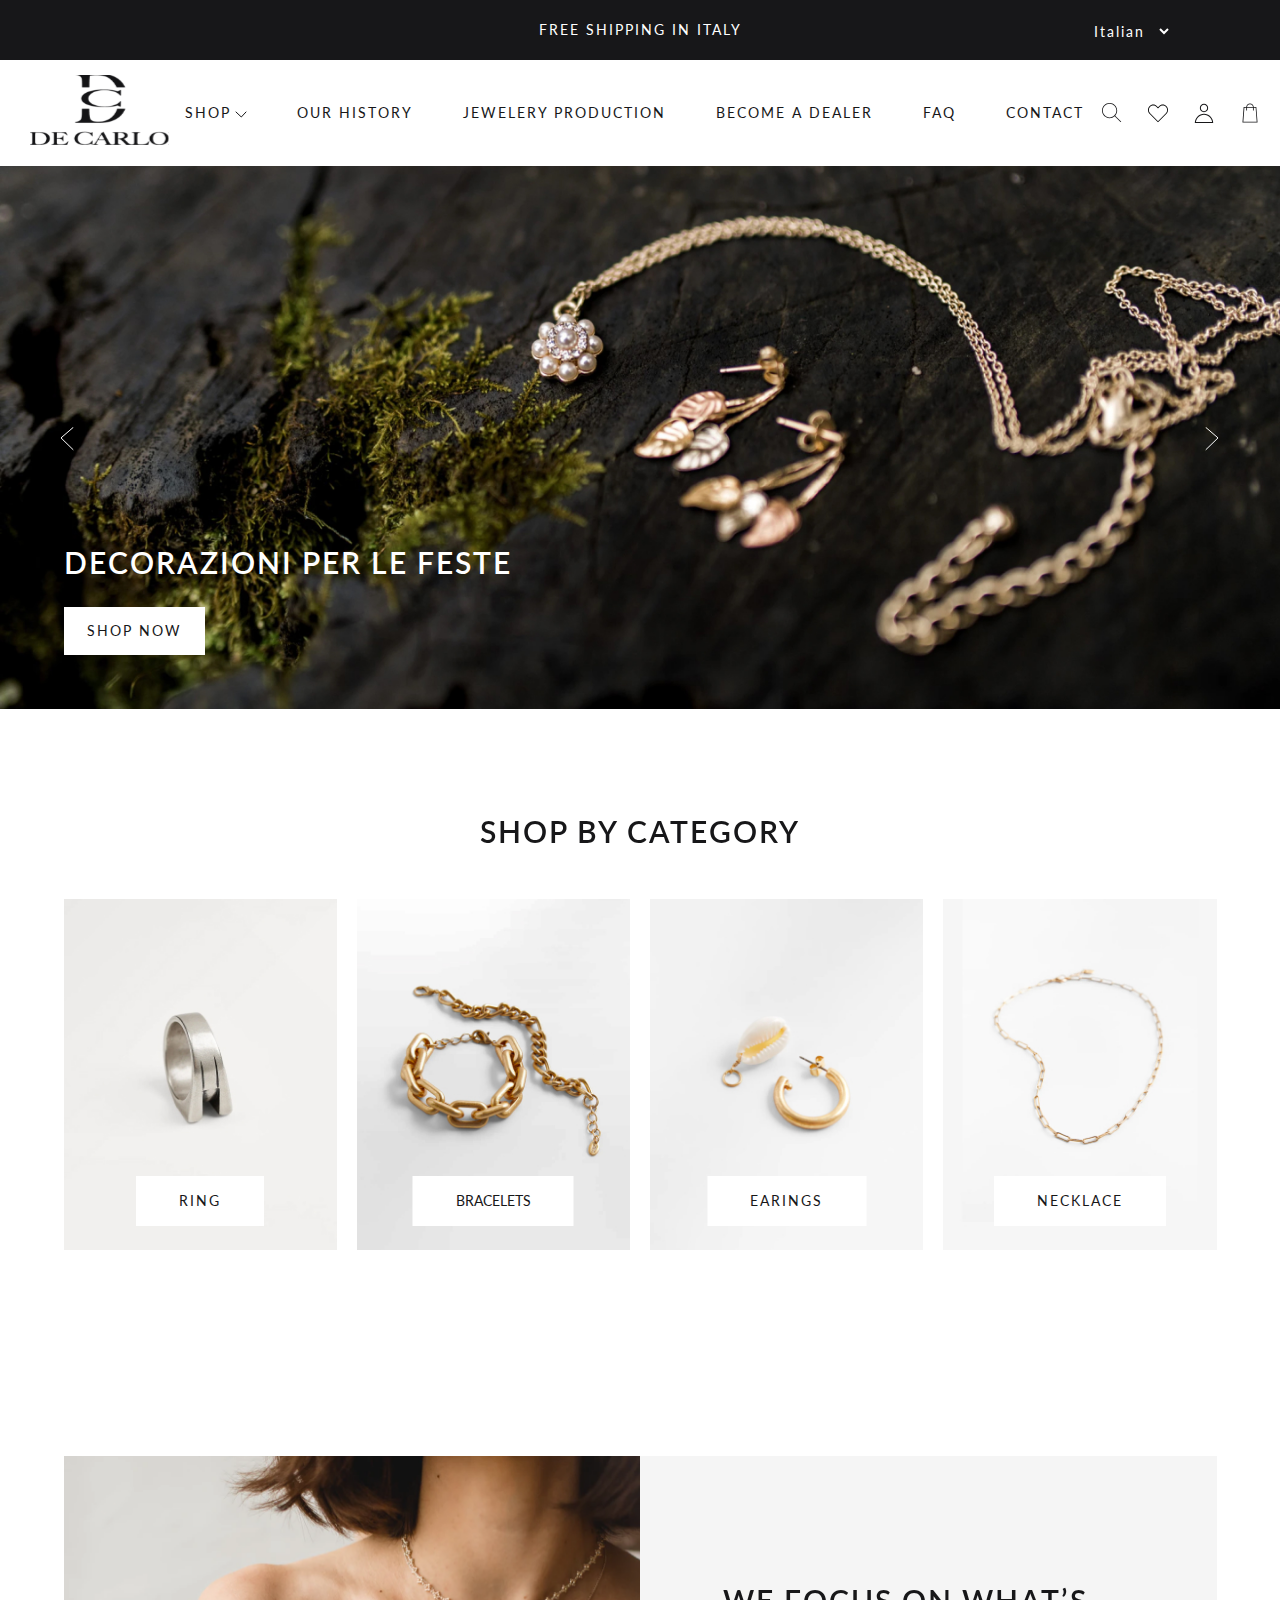
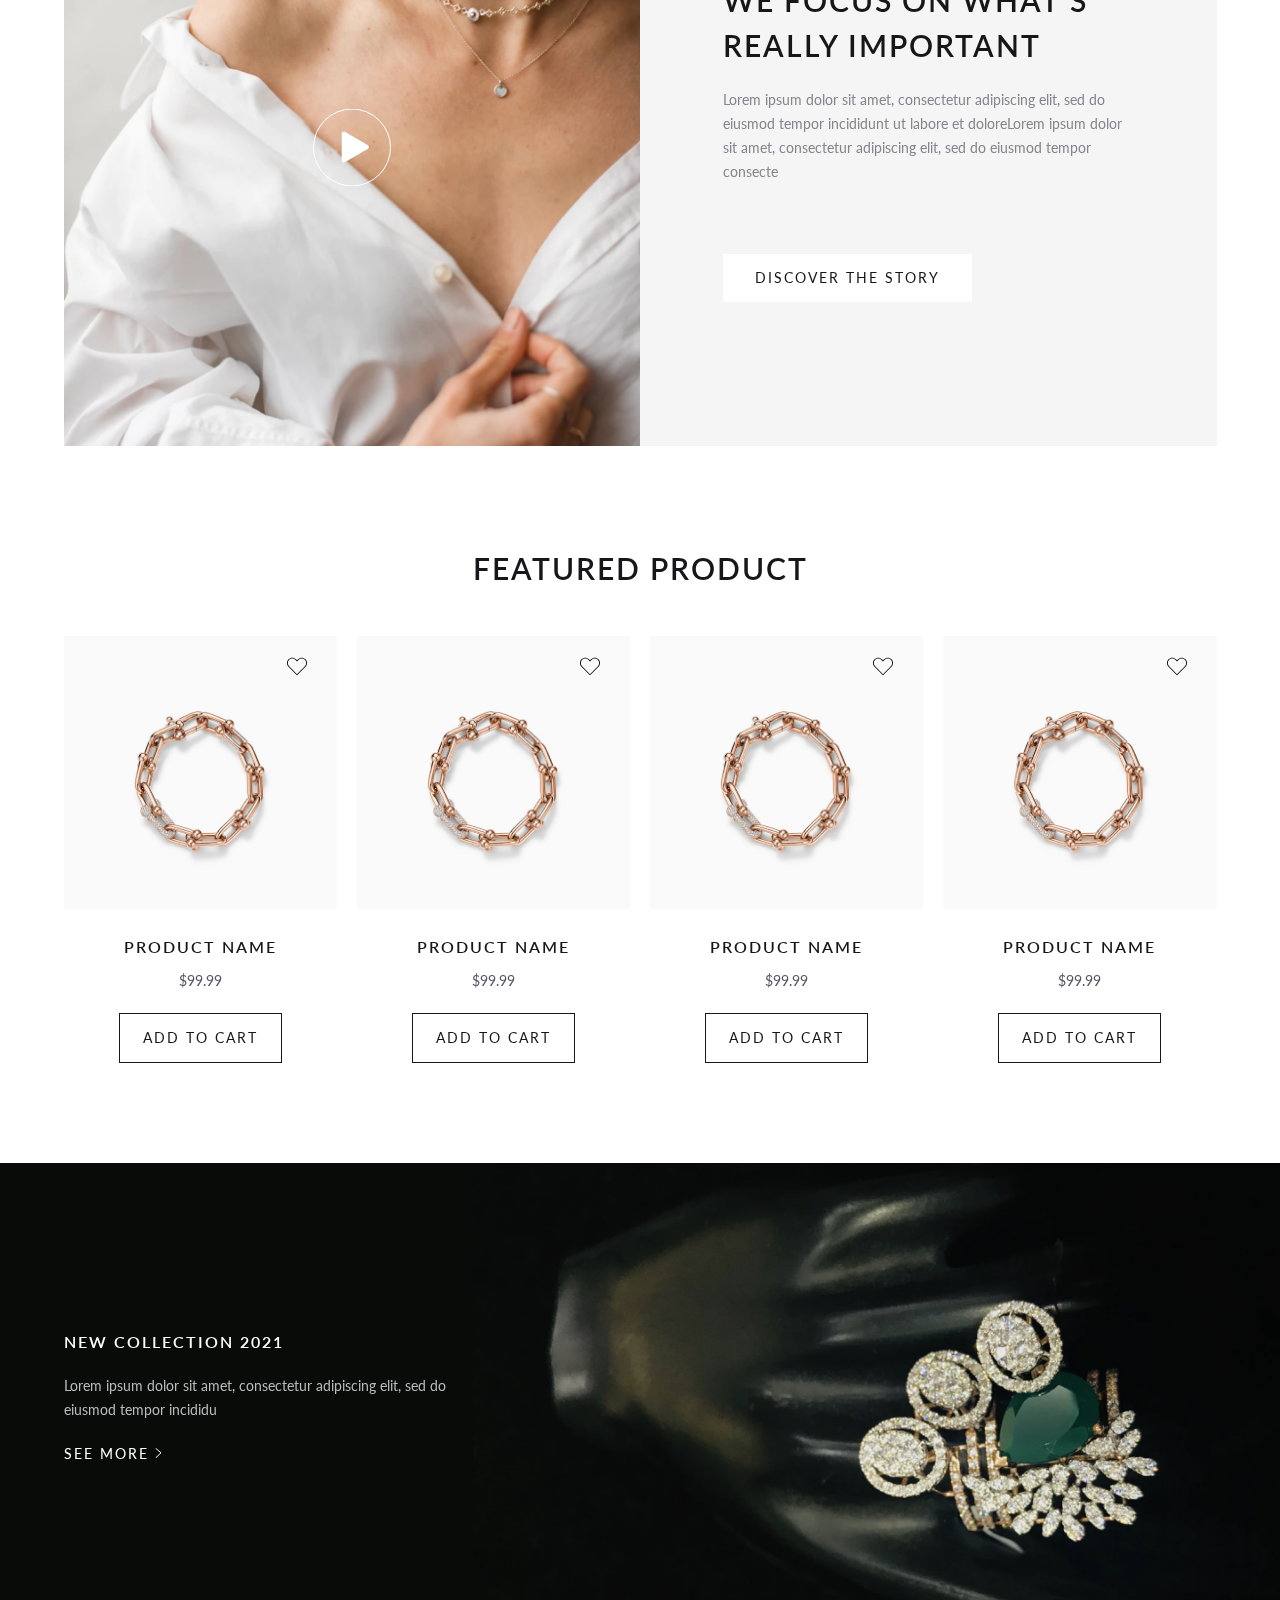
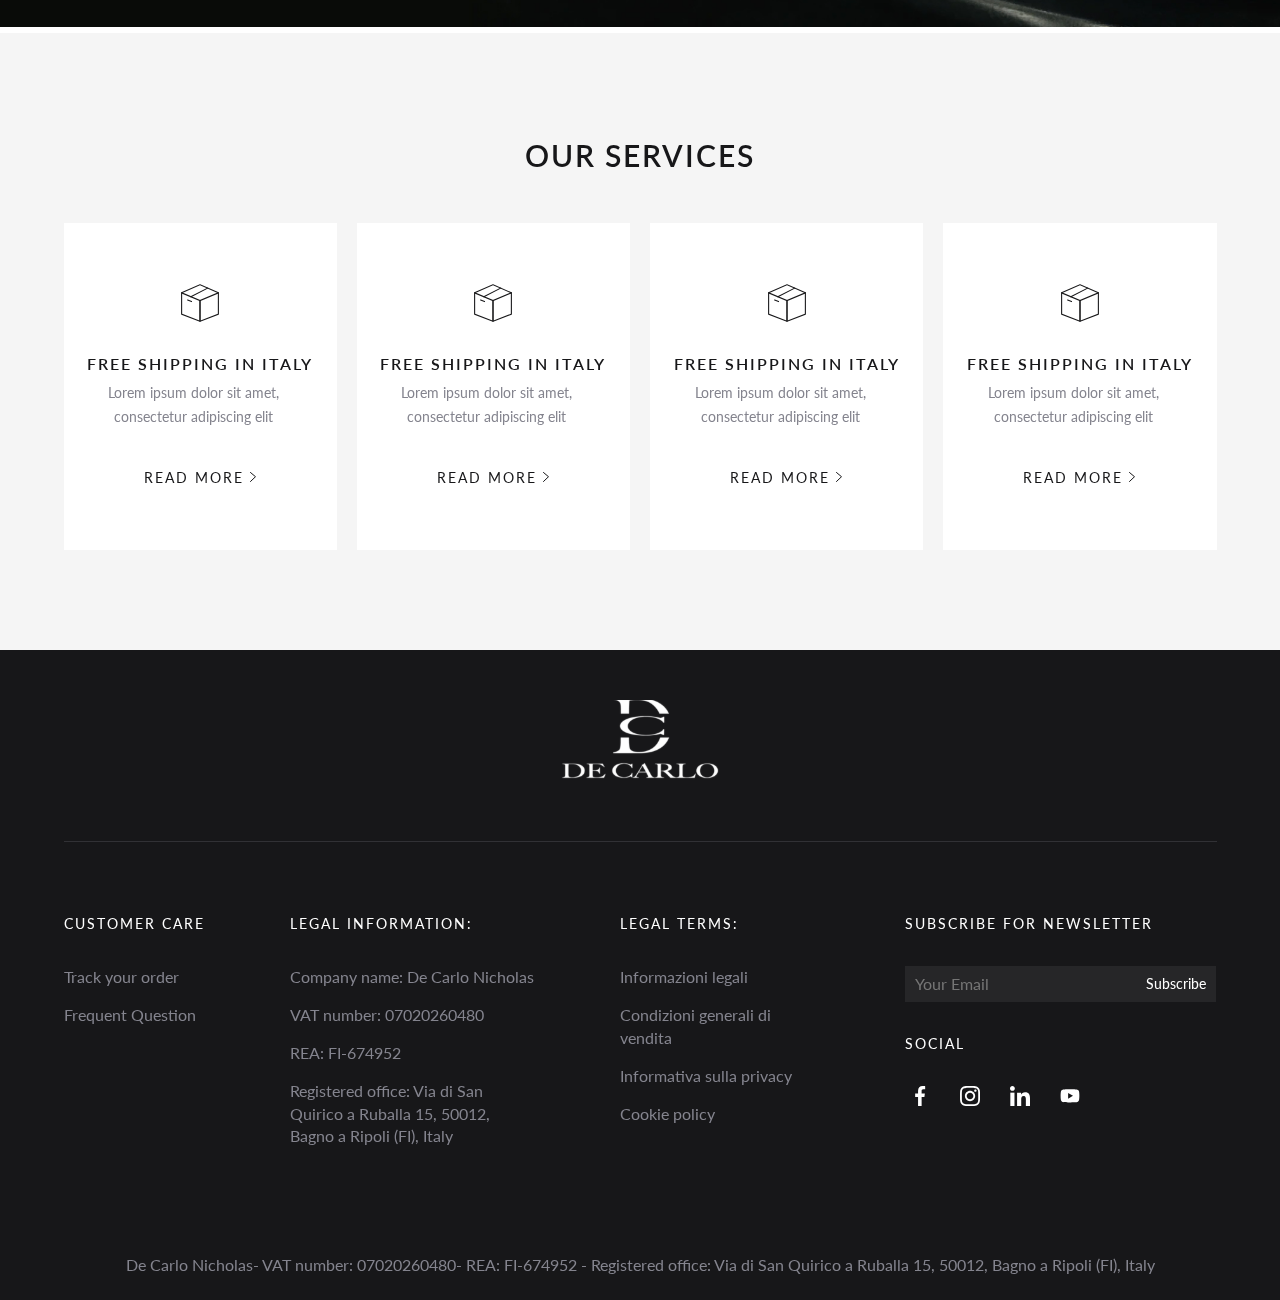
==== commit 26afcaf8: "Update" ====
--- a/index.html
+++ b/index.html
@@ -11,7 +11,7 @@
     <link rel="stylesheet" href="css/owl.carousel.css">
     <link rel="stylesheet" href="css/owl.theme.default.min.css">
     <link rel="stylesheet" href="css/responsive.css">
-    <title>Trang Chủ</title>
+    <title>Shop</title>
 </head>
 
 <body>
@@ -22,13 +22,15 @@
                     <div class="header__container">
                         <span class="header__title spacing_2px">FREE SHIPPING IN ITALY</span>
                         <form action="" class="header__select">
-                            <select name="" id="" class=" header__input">
+                            <div class="header__form">
+                                <select name="" id="" class=" header__input">
                                     <option class="header__option" >Italian</option>
                                     <option class="header__option" >English</option>
-                                    <option class="header__option" >Vietnamese</option>
+                                    <option class="header__option" >Laos</option>
                                     <option class="header__option" >Spanish</option>
                                     <option class="header__option" >Chinese</option>
                                 </select>
+                            </div>
                         </form>
                     </div>
                 </div>
@@ -36,44 +38,141 @@
                 <div class="header__bottom">
                     <div class="header__container">
                         <div class="header__nav d-flex align-item-center justify-content-between">
-                            <a href="" class="header__logo">
+                            <a href="index.html" class="header__logo">
                                 <img class="header--img__logo" src="images/logo_black.svg" alt="">
                             </a>
                             <ul class="header__navbar d-flex">
                                 <li class="header__item">
-                                    <a href="" class="header__link spacing_2px">SHOP</a>
+                                    <a href="index.html" class="header__link spacing_2px">SHOP</a>
+                                    <div class="nav--down">
+                                        <img src="images/Arrow-down.svg" alt="" class="nav--down__img">
+                                    </div>
+                                    <ul class="header__subnav">
+                                        <li class="header__subnav--item">
+                                            <a href="" class="header__subnav--link spacing_2px">T-Shirt</a>
+                                        </li>
+                                        <li class="header__subnav--item">
+                                            <a href="" class="header__subnav--link spacing_2px">Hat</a>
+                                        </li>
+                                        <li class="header__subnav--item">
+                                            <a href="" class="header__subnav--link spacing_2px">Shorts</a>
+                                        </li>
+                                    </ul>
                                 </li>
                                 <li class="header__item">
-                                    <a href="" class="header__link spacing_2px">OUR HISTORY</a>
+                                    <a href="about.html" class="header__link spacing_2px">OUR HISTORY</a>
                                 </li>
                                 <li class="header__item">
-                                    <a href="" class="header__link spacing_2px">JEWELERY PRODUCTION</a>
+                                    <a href="product_detail.html" class="header__link spacing_2px">JEWELERY PRODUCTION</a>
                                 </li>
                                 <li class="header__item">
-                                    <a href="" class="header__link spacing_2px">BECOME A DEALER</a>
+                                    <a href="dealer.html" class="header__link spacing_2px">BECOME A DEALER</a>
                                 </li>
                                 <li class="header__item">
-                                    <a href="" class="header__link spacing_2px">CONTACT</a>
+                                    <a href="FAQ.html" class="header__link spacing_2px">FAQ</a>
+                                </li>
+                                <li class="header__item">
+                                    <a href="contact.html" class="header__link spacing_2px">CONTACT</a>
                                 </li>
                             </ul>
                             <ul class="header__operate d-flex">
-                                <li class="header__manupication">
-                                    <a href="" class="header__links">
-                                        <img src="images/search.svg" alt="" class="header__icon">
-                                    </a>
-                                </li>
-                                <li class="header__manupication">
-                                    <a href="" class="header__links">
+                                <li class="header__manupication header__manupication--search">
+                                    <a class="header__links">
+                                        <img src="images/search.svg" alt="" class="header__icon header__icon--search">
+                                    </a>
+                                    <div class="search__box box">
+                                        <form method="GET">
+                                            <input type="text" placeholder="Search for product..." class="search__text">
+                                            <div class="type__select">
+                                                <select name="type" class="select__search">
+                                                       <option value="T-Shirt">T-Shirt</option>
+                                                       <option value="Hat">Hat</option>
+                                                       <option value="Shorts">Shorts</option>
+                                                   </select>
+                                                <button type="submit" class="btn btn-danger btn-search">
+                                                        <span>Find</span>
+                                                   </button>
+                                            </div>
+                                        </form>
+                                    </div>
+                                </li>
+                                <li class="header__manupication header__favor--click">
+                                    <a class="header__links">
                                         <img src="images/loves.svg" alt="" class="header__icon">
                                     </a>
-                                </li>
-                                <li class="header__manupication">
-                                    <a href="" class="header__links">
+                                    <ul class="header__favor box">
+                                        <li class="header__favor--list ">
+                                            <img src="images/ring.jpg" alt="" class="header__favor--img">
+                                            <div class="header__favor--info">
+                                                <div class="header__favor--head d-flex align-item-center justify-content-between">
+                                                    <h5 class="header__favor--name">Ring</h5>
+                                                    <div class="header__favor--price--wrap">
+                                                        <span class="header__favor--price">10.790.000đ</span>
+                                                        <span class="header__favor--multiply">*</span>
+                                                        <span class="header__favor--quantity">1</span>
+                                                    </div>
+                                                </div>
+                                                <div class="header__favor--body d-flex align-item-center justify-content-between">
+                                                    <span class="header__favor--des">Categorize:</span>
+                                                    <span class="header__favor--delete">Delete</span>
+                                                </div>
+                                            </div>
+                                        </li>
+                                        <li class="header__favor--list">
+                                            <img src="images/BRACELETS.jpg" alt="" class="header__favor--img">
+                                            <div class="header__favor--info">
+                                                <div class="header__favor--head  d-flex align-item-center justify-content-between">
+                                                    <h5 class="header__favor--name">BRACELETS</h5>
+                                                    <div class="header__favor--price--wrap">
+                                                        <span class="header__favor--price">10.790.000đ</span>
+                                                        <span class="header__favor--multiply">*</span>
+                                                        <span class="header__favor--quantity">1</span>
+                                                    </div>
+                                                </div>
+                                                <div class="header__favor--body d-flex align-item-center justify-content-between">
+                                                    <span class="header__favor--des">Categorize:</span>
+                                                    <span class="header__favor--delete">Delete</span>
+                                                </div>
+                                            </div>
+                                        </li>
+                                        <li class="header__favor--list">
+                                            <img src="images/EARINGS.jpg" alt="" class="header__favor--img">
+                                            <div class="header__favor--info">
+                                                <div class="header__favor--head  d-flex align-item-center justify-content-between">
+                                                    <h5 class="header__favor--name">EARINGS</h5>
+                                                    <div class="header__favor--price--wrap">
+                                                        <span class="header__favor--price">10.790.000đ</span>
+                                                        <span class="header__favor--multiply">*</span>
+                                                        <span class="header__favor--quantity">1</span>
+                                                    </div>
+                                                </div>
+                                                <div class="header__favor--body d-flex align-item-center justify-content-between">
+                                                    <span class="header__favor--des">Categorize:</span>
+                                                    <span class="header__favor--delete">Delete</span>
+                                                </div>
+                                            </div>
+
+                                        </li>
+                                    </ul>
+                                </li>
+                                <li class="header__manupication header__user--hover">
+                                    <a class="header__links">
                                         <img src="images/user.svg" alt="" class="header__icon">
                                     </a>
+                                    <ul class="header__user box">
+                                        <li class="header__user--list">
+                                            <a href="" class="header__user--link">My Account</a>
+                                        </li>
+                                        <li class="header__user--list">
+                                            <a href="" class="header__user--link">Purchase Order</a>
+                                        </li>
+                                        <li class="header__user--list">
+                                            <a href="" class="header__user--link">Log out</a>
+                                        </li>
+                                    </ul>
                                 </li>
                                 <li class="header__manupication header__manupication--pd-0 header__manupication--sm-13">
-                                    <a href="" class="header__links">
+                                    <a href="index.html" class="header__links">
                                         <img src="images/shopping-bag.svg" alt="" class="header__icon">
                                     </a>
                                 </li>
@@ -87,8 +186,9 @@
             </div>
             <div class="overlay"></div>
         </div>
-        <div class="banner" class="full-section">
-            <div class="owl-carousel owl-theme">
+        <!-- end header -->
+        <div class="banner">
+            <div class="owl-one owl-carousel owl-theme">
                 <div class="item">
                     <div class="banner__images">
                         <img src="images/banner.jpg" alt="banner">
@@ -119,7 +219,7 @@
         <div class="category">
             <div class="container">
                 <div class="category__top">
-                    <h3 class="heading category__heading spacing_2px">SHOP BY CATEGORY</h3>
+                    <h1 class="heading category__heading spacing_2px text-center">SHOP BY CATEGORY</h1>
                 </div>
                 <div class="category__list d-flex align-item-center justify-content-between">
                     <div class="category__item col-3">
@@ -159,20 +259,22 @@
             </div>
         </div>
         <!-- end category -->
-        <div class="story">
+        <div class="story mt-200">
             <div class="container">
                 <div class="story__item">
                     <div class="story__box story__box--left">
-                        <div class="story__images">
+                        <div class="story__images discover-vid">
                             <img src="images/person.png" alt="">
                             <button class="btn btn__play">
                                 <img  src="images/play.svg" class="btn__images"></img>
                             </button>
+                            <video controls class="control-video" src="video/video-ad.mp4"></video>
+
                         </div>
                     </div>
                     <div class="story__box  story__box--right">
                         <div class="story__text">
-                            <h3 class="story__heading heading spacing_2px">WE FOCUS ON WHAT’S REALLY IMPORTANT</h3>
+                            <h2 class="story__heading heading spacing_2px">WE FOCUS ON WHAT’S REALLY IMPORTANT</h2>
                             <p class="story__description description">Lorem ipsum dolor sit amet, consectetur adipiscing elit, sed do eiusmod tempor incididunt ut labore et doloreLorem ipsum dolor sit amet, consectetur adipiscing elit, sed do eiusmod tempor consecte</p>
                             <a href="" class="btn btn__buy btn__story btn--bg-white spacing_2px">DISCOVER THE STORY</a>
                         </div>
@@ -181,9 +283,9 @@
             </div>
         </div>
         <!-- end story -->
-        <div class="product">
+        <div class="product mt-100">
             <div class="container">
-                <h3 class="heading product__heading spacing_2px">FEATURED PRODUCT</h3>
+                <h3 class="heading product__heading text text-center spacing_2px">FEATURED PRODUCT</h3>
                 <div class="product__list d-flex align-item-center justify-content-between">
                     <div class="product__item col-3">
                         <div class="product__images">
@@ -241,22 +343,19 @@
             </div>
         </div>
         <!-- end product -->
-        <div class="colection">
+        <div class="colection mt-100">
             <div class="colection_thumb">
-                <div class="colection__images">
+                <div class="colection__images colection--height-300">
                     <img src="images/coletion.jpg" alt="">
                 </div>
                 <div class="container">
-                    <div class="colection__text">
-                        <h3 class="heading colection__heading spacing_2px">NEW COLLECTION 2021</h3>
+                    <div class="colection__text colection__text--w100">
+                        <h4 class="heading colection__heading spacing_2px">NEW COLLECTION 2021</h4>
                         <p class="description colection__description">Lorem ipsum dolor sit amet, consectetur adipiscing elit, sed do eiusmod tempor incididu</p>
                         <div class="colection__button">
                             <a href="" class="btn btn__more btn--bg-tranparent spacing_2px">
                                 <span> SEE MORE</span>
                             </a>
-                            <div class="colection__next">
-                                <img src="images/next.svg" alt="">
-                            </div>
                         </div>
                     </div>
                 </div>
@@ -265,7 +364,7 @@
         <!-- end colection -->
         <div class="service">
             <div class="container">
-                <h3 class="heading service__heading spacing_2px">OUR SERVICES</h3>
+                <h5 class="heading service__heading text-center spacing_2px">OUR SERVICES</h5>
                 <div class="service__list d-flex align-item-center justify-content-between row">
                     <div class="service__item col-3">
                         <div class="service__thumb">
@@ -276,11 +375,11 @@
                                 <h3 class="heading  service__name spacing_2px">FREE SHIPPING IN ITALY</h3>
                                 <p class="description service__description">Lorem ipsum dolor sit amet, consectetur adipiscing elit</p>
                             </div>
-                            <div class="service__button d-flex align-item-center justify-content-center">
-                                <a href="" class="btn btn__more btn--bg-tranparent spacing_2px">READ MORE</a>
-                                <div class="service__next">
-                                    <img src="images/next_black.svg" alt="">
-                                </div>
+                            <div class="service__button">
+                                <a href="" class="btn btn__more btn__more--black btn--bg-tranparent spacing_2px">
+                                    <span>READ MORE</span>
+
+                                </a>
                             </div>
                         </div>
                     </div>
@@ -293,11 +392,11 @@
                                 <h3 class="heading  service__name spacing_2px">FREE SHIPPING IN ITALY</h3>
                                 <p class="description service__description">Lorem ipsum dolor sit amet, consectetur adipiscing elit</p>
                             </div>
-                            <div class="service__button d-flex align-item-center justify-content-center">
-                                <a href="" class="btn btn__more btn--bg-tranparent spacing_2px">READ MORE</a>
-                                <div class="service__next">
-                                    <img src="images/next_black.svg" alt="">
-                                </div>
+                            <div class="service__button">
+                                <a href="" class="btn btn__more btn__more--black btn--bg-tranparent spacing_2px">
+                                    <span>READ MORE</span>
+
+                                </a>
                             </div>
                         </div>
                     </div>
@@ -310,15 +409,15 @@
                                 <h3 class="heading  service__name spacing_2px">FREE SHIPPING IN ITALY</h3>
                                 <p class="description service__description">Lorem ipsum dolor sit amet, consectetur adipiscing elit</p>
                             </div>
-                            <div class="service__button d-flex align-item-center justify-content-center">
-                                <a href="" class="btn btn__more btn--bg-tranparent spacing_2px">READ MORE</a>
-                                <div class="service__next">
-                                    <img src="images/next_black.svg" alt="">
-                                </div>
-                            </div>
-                        </div>
-                    </div>
-                    <div class="service__item col-3">
+                            <div class="service__button">
+                                <a href="" class="btn btn__more btn__more--black btn--bg-tranparent spacing_2px">
+                                    <span>READ MORE</span>
+
+                                </a>
+                            </div>
+                        </div>
+                    </div>
+                    <div class="service__item col-3 service__item--mb-40">
                         <div class="service__thumb">
                             <div class="service__images">
                                 <img src="images/box.svg" alt="">
@@ -327,11 +426,10 @@
                                 <h3 class="heading  service__name spacing_2px">FREE SHIPPING IN ITALY</h3>
                                 <p class="description service__description">Lorem ipsum dolor sit amet, consectetur adipiscing elit</p>
                             </div>
-                            <div class="service__button d-flex align-item-center justify-content-center">
-                                <a href="" class="btn btn__more btn--bg-tranparent spacing_2px">READ MORE</a>
-                                <div class="service__next">
-                                    <img src="images/next_black.svg" alt="">
-                                </div>
+                            <div class="service__button">
+                                <a href="" class="btn btn__more btn__more--black btn--bg-tranparent spacing_2px">
+                                    <span>READ MORE</span>
+                                </a>
                             </div>
                         </div>
                     </div>
@@ -347,9 +445,7 @@
                 </div>
                 <div class="footer__nav d-flex  justify-content-between">
                     <ul class="footer__list">
-                        <li class="footer__item">
-                            <a href="" class="heading footer__heading spacing_2px">CUSTOMER CARE</a>
-                        </li>
+                        <h3 class="heading footer__heading spacing_2px">CUSTOMER CARE</h3>
                         <li class="footer__item--child">
                             <a href="" class="footer__request">Track your order</a>
                         </li>
@@ -358,27 +454,24 @@
                         </li>
                     </ul>
                     <ul class="footer__list footer__list--info">
-                        <li class="footer__item">
-                            <a href="" class="heading footer__heading spacing_2px">LEGAL INFORMATION:</a>
-                        </li>
-                        <li class="footer__item--child">
-                            <p href="" class="footer__request footer__request--info ">Company name: De Carlo Nicholas</p>
-                        </li>
-                        <li class="footer__item--child">
-                            <p href="" class="footer__request footer__request--info ">VAT number: 07020260480</p>
-                        </li>
-                        <li class="footer__item--child">
-                            <p href="" class="footer__request footer__request--info ">REA: FI-674952</p>
+                        <h3 class="heading footer__heading spacing_2px">LEGAL INFORMATION:</h3>
+
+                        <li class="footer__item--child">
+                            <p class="footer__request footer__request--info ">Company name: De Carlo Nicholas</p>
+                        </li>
+                        <li class="footer__item--child">
+                            <p class="footer__request footer__request--info ">VAT number: 07020260480</p>
+                        </li>
+                        <li class="footer__item--child">
+                            <p class="footer__request footer__request--info ">REA: FI-674952</p>
                         </li>
                         <li class="footer__item--child footer__item--w200">
-                            <p href="" class="footer__request footer__request--info ">Registered office: Via di San Quirico a Ruballa 15, 50012, Bagno a Ripoli (FI), Italy</p>
+                            <p class="footer__request footer__request--info ">Registered office: Via di San Quirico a Ruballa 15, 50012, Bagno a Ripoli (FI), Italy</p>
                         </li>
 
                     </ul>
                     <ul class="footer__list">
-                        <li class="footer__item">
-                            <a href="" class="heading footer__heading spacing_2px">LEGAL TERMS:</a>
-                        </li>
+                        <h3 class="heading footer__heading spacing_2px">LEGAL TERMS:</h3>
                         <li class="footer__item--child">
                             <a href="" class="footer__request">Informazioni legali</a>
                         </li>
@@ -393,72 +486,36 @@
                         </li>
                     </ul>
                     <ul class="footer__list order-1">
+                        <h3 class="heading footer__heading spacing_2px">SUBSCRIBE FOR NEWSLETTER</h3>
                         <li class="footer__item">
-                            <a href="" class="heading footer__heading spacing_2px">SUBSCRIBE FOR NEWSLETTER</a>
                             <form action="" class="footer__form">
                                 <input type="text" placeholder="Your Email" class="footer__input">
                                 <a href="" class="footer__button">Subscribe</a>
                             </form>
                         </li>
+                        <h3 class="footer__heading heading spacing_2px">SOCIAL</h3>
                         <li class="footer__item footer__social">
-                            <a href="" class="footer__heading heading spacing_2px">SOCIAL</a>
                             <ul class="list__social d-flex align-item-center">
                                 <li class="list__social--item">
                                     <a href="" class="list__item--links">
-                                        <svg class="list__item--images" xmlns="http://www.w3.org/2000/svg" width="20" height="20" viewBox="0 0 20 20" fill="none">
-                                            <g clip-path="url(#clip0_35_200)">
-                                            <path d="M13.3317 3.32083H15.1576V0.140833C14.8426 0.0975 13.7592 0 12.4976 0C9.86507 0 8.06174 1.65583 8.06174 4.69917V7.5H5.15674V11.055H8.06174V20H11.6234V11.0558H14.4109L14.8534 7.50083H11.6226V5.05167C11.6234 4.02417 11.9001 3.32083 13.3317 3.32083Z" fill="white"/>
-                                            </g>
-                                            <defs>
-                                            <clipPath id="clip0_35_200">
-                                            <rect width="20" height="20" fill="white"/>
-                                            </clipPath>
-                                            </defs>
-                                            </svg>
+                                        <img src="images/facebook.svg" alt="" class="list__item--links">
                                     </a>
                                 </li>
                                 <li class="list__social--item">
                                     <a href="" class="list__item--links">
-                                        <svg class="list__item--images" xmlns="http://www.w3.org/2000/svg" width="20" height="20" viewBox="0 0 20 20" fill="none">
-                                            <g clip-path="url(#clip0_35_203)">
-                                            <path d="M19.9795 5.88005C19.9326 4.81738 19.7608 4.0868 19.5146 3.45374C19.2606 2.78176 18.8699 2.18014 18.3581 1.68002C17.8579 1.1721 17.2523 0.777435 16.5882 0.527447C15.9514 0.281274 15.2247 0.109427 14.162 0.0625732C13.0914 0.0117516 12.7515 0 10.0361 0C7.32076 0 6.98088 0.0117516 5.91423 0.0586052C4.85156 0.105459 4.12098 0.277459 3.48807 0.523479C2.81594 0.777435 2.21432 1.16814 1.71419 1.68002C1.20628 2.18014 0.811767 2.78573 0.561626 3.44992C0.315454 4.0868 0.143607 4.81341 0.0967529 5.87609C0.0459312 6.9467 0.0341797 7.28658 0.0341797 10.002C0.0341797 12.7173 0.0459312 13.0572 0.0927849 14.1239C0.139638 15.1865 0.311639 15.9171 0.557811 16.5502C0.811767 17.2221 1.20628 17.8238 1.71419 18.3239C2.21432 18.8318 2.81991 19.2265 3.4841 19.4765C4.12098 19.7226 4.84759 19.8945 5.91042 19.9413C6.97691 19.9883 7.31694 19.9999 10.0323 19.9999C12.7477 19.9999 13.0876 19.9883 14.1542 19.9413C15.2169 19.8945 15.9475 19.7226 16.5804 19.4765C17.9245 18.9568 18.9872 17.8941 19.5068 16.5502C19.7528 15.9133 19.9248 15.1865 19.9717 14.1239C20.0185 13.0572 20.0303 12.7173 20.0303 10.002C20.0303 7.28658 20.0263 6.9467 19.9795 5.88005ZM18.1784 14.0457C18.1354 15.0225 17.9713 15.5499 17.8346 15.9015C17.4985 16.7728 16.807 17.4643 15.9357 17.8004C15.5841 17.9372 15.0528 18.1012 14.0799 18.1441C13.025 18.1911 12.7086 18.2027 10.0401 18.2027C7.37158 18.2027 7.05123 18.1911 6.00016 18.1441C5.0234 18.1012 4.49596 17.9372 4.14433 17.8004C3.71074 17.6402 3.31607 17.3862 2.99573 17.0541C2.66363 16.7298 2.40967 16.3391 2.24942 15.9055C2.11268 15.5539 1.94862 15.0225 1.90573 14.0497C1.85872 12.9948 1.84712 12.6783 1.84712 10.0097C1.84712 7.34122 1.85872 7.02087 1.90573 5.96995C1.94862 4.99319 2.11268 4.46575 2.24942 4.11412C2.40967 3.68038 2.66363 3.28586 2.99969 2.96536C3.32385 2.63327 3.71455 2.37931 4.14829 2.21921C4.49992 2.08247 5.03134 1.9184 6.00412 1.87537C7.05902 1.82851 7.37555 1.81676 10.0439 1.81676C12.7164 1.81676 13.0328 1.82851 14.0839 1.87537C15.0606 1.9184 15.5881 2.08247 15.9397 2.21921C16.3733 2.37931 16.7679 2.63327 17.0883 2.96536C17.4204 3.28967 17.6743 3.68038 17.8346 4.11412C17.9713 4.46575 18.1354 4.99701 18.1784 5.96995C18.2253 7.02484 18.237 7.34122 18.237 10.0097C18.237 12.6783 18.2253 12.9908 18.1784 14.0457Z" fill="white"/>
-                                            <path d="M10.0362 4.86377C7.19976 4.86377 4.89844 7.16494 4.89844 10.0015C4.89844 12.838 7.19976 15.1392 10.0362 15.1392C12.8727 15.1392 15.1739 12.838 15.1739 10.0015C15.1739 7.16494 12.8727 4.86377 10.0362 4.86377ZM10.0362 13.3342C8.19605 13.3342 6.70345 11.8418 6.70345 10.0015C6.70345 8.16123 8.19605 6.66878 10.0362 6.66878C11.8764 6.66878 13.3689 8.16123 13.3689 10.0015C13.3689 11.8418 11.8764 13.3342 10.0362 13.3342Z" fill="white"/>
-                                            <path d="M16.5767 4.66085C16.5767 5.32321 16.0397 5.86027 15.3772 5.86027C14.7148 5.86027 14.1777 5.32321 14.1777 4.66085C14.1777 3.99834 14.7148 3.46143 15.3772 3.46143C16.0397 3.46143 16.5767 3.99834 16.5767 4.66085Z" fill="white"/>
-                                            </g>
-                                            <defs>
-                                            <clipPath id="clip0_35_203">
-                                            <rect width="20" height="20" fill="white"/>
-                                            </clipPath>
-                                            </defs>
-                                            </svg>
-                                    </a>
-                                </li>
-
+                                        <img src="images/instagram.svg" alt="" class="list__item--links">
+                                    </a>
+                                </li>
                                 <li class="list__social--item">
                                     <a href="" class="list__item--links">
-                                        <svg class="list__item--images" xmlns="http://www.w3.org/2000/svg" width="20" height="20" viewBox="0 0 20 20" fill="none">
-                                            <g clip-path="url(#clip0_35_208)">
-                                            <path d="M19.9965 19.9998V19.999H20.0015V12.664C20.0015 9.07569 19.229 6.31152 15.034 6.31152C13.0173 6.31152 11.664 7.41819 11.1115 8.46735H11.0532V6.64652H7.07568V19.999H11.2173V13.3874C11.2173 11.6465 11.5473 9.96319 13.7032 9.96319C15.8273 9.96319 15.859 11.9499 15.859 13.499V19.9998H19.9965Z" fill="white"/>
-                                            <path d="M0.328125 6.64795H4.47479V20.0004H0.328125V6.64795Z" fill="white"/>
-                                            <path d="M2.40167 0C1.07583 0 0 1.07583 0 2.40167C0 3.7275 1.07583 4.82583 2.40167 4.82583C3.7275 4.82583 4.80333 3.7275 4.80333 2.40167C4.8025 1.07583 3.72667 0 2.40167 0V0Z" fill="white"/>
-                                            </g>
-                                            <defs>
-                                            <clipPath id="clip0_35_208">
-                                            <rect width="20" height="20" fill="white"/>
-                                            </clipPath>
-                                            </defs>
-                                            </svg>
-                                    </a>
-                                </li>
-
+                                        <img src="images/linkedin.svg" alt="" class="list__item--links">
+                                    </a>
+                                </li>
                                 <li class="list__social--item">
                                     <a href="" class="list__item--links">
-                                        <svg class="list__item--images" xmlns="http://www.w3.org/2000/svg" width="20" height="20" viewBox="0 0 20 20" fill="none">
-                                            <path d="M18.9789 5.31349C18.7628 4.51023 18.1295 3.87703 17.3264 3.66074C15.8591 3.25928 9.99 3.25928 9.99 3.25928C9.99 3.25928 4.12113 3.25928 2.65388 3.64552C1.86619 3.86158 1.21742 4.51035 1.00136 5.31349C0.615234 6.78062 0.615234 9.82327 0.615234 9.82327C0.615234 9.82327 0.615234 12.8812 1.00136 14.333C1.21765 15.1362 1.85074 15.7694 2.654 15.9857C4.13658 16.3873 9.99023 16.3873 9.99023 16.3873C9.99023 16.3873 15.8591 16.3873 17.3264 16.001C18.1296 15.7848 18.7628 15.1516 18.9791 14.3485C19.3651 12.8812 19.3651 9.83871 19.3651 9.83871C19.3651 9.83871 19.3806 6.78062 18.9789 5.31349ZM8.12141 12.6342V7.01237L13.0019 9.82327L8.12141 12.6342Z" fill="white"/>
-                                            </svg>
-                                    </a>
-                                </li>
-
+                                        <img src="images/youtube.svg" alt="" class="list__item--links">
+                                    </a>
+                                </li>
                             </ul>
                         </li>
                     </ul>
@@ -476,7 +533,8 @@
 </body>
 
 </html>
-
+<script src="js/video.js"></script>
+<script src="js/open__box.js"></script>
 <script src="js/jquery-3.6.0.js"></script>
 <script src="js/owl.carousel.min.js"></script>
 <script src="js/base.js"></script>
--- a/css/style.css
+++ b/css/style.css
@@ -1,18 +1,19 @@
 #wrapper {
     overflow: hidden;
 }
-
-.header {}
 
 .header__container {
     max-width: 1300px;
     margin: auto;
+    padding-left: 10px;
+    padding-right: 10px;
 }
 
 .header__top {
-    background: rgb(23, 23, 25);
+    background: var(--primary-color);
     padding: 18px 0px;
     position: relative;
+    z-index: 99;
 }
 
 .header__title {
@@ -22,6 +23,10 @@
     color: rgb(255, 255, 255);
     text-align: center;
     display: block;
+}
+
+.header__form {
+    position: relative;
 }
 
 .header__input {
@@ -32,70 +37,124 @@
     line-height: 14px;
     letter-spacing: 2px;
     color: rgb(255, 255, 255);
-}
-
-.header__select:focus-visible {
-    border: none;
+    margin-right: 30px;
 }
 
 .header__select {
     position: absolute;
-    right: 65px;
+    right: 78px;
     top: 20px;
 }
 
 .header__option {
     color: white;
-    background: rgb(23, 23, 25);
-}
-
-.header__bottom {}
-
-.header__logo {
-    margin: 20px 0px;
+    background: var(--primary-color);
 }
 
 .header__nav {
     position: relative;
-}
-
-.header__images {}
-
-.header__navbar {}
-
-.header__navbar .header__item {
+    padding: 20px 0;
+}
+
+.header__item {
     padding: 0px 25px;
+    position: relative;
 }
 
 .header__navbar .header__link {
     font-size: 14px;
     line-height: 24px;
-    color: rgb(23, 23, 25);
+    color: var(--primary-color);
     flex: 0 0 auto;
     order: 0;
 }
 
-.header__operate {}
-
-.header__operate .header__link {}
-
-.header__operate .header__icon {}
-
 .header__manupication {
     padding: 0px 13px;
+    position: relative;
+    cursor: pointer;
 }
 
 .header__manupication--pd-0 {
     padding-right: 0px;
 }
 
-.banner {}
+.header__favor--list {
+    display: flex;
+    align-items: center;
+    justify-content: space-between;
+}
+
+.header__favor--img {
+    width: 40px;
+    width: 42px;
+    height: 42px;
+    margin: 12px;
+}
+
+.header__favor--info {
+    width: 100%;
+    margin-right: 15px;
+}
+
+.header__favor--head {
+    max-width: 100%;
+}
+
+.header__favor--name {
+    margin-left: 10px;
+}
+
+.header__favor--body {
+    padding: 0 10px;
+}
+
+.header__favor--delete {
+    cursor: pointer;
+}
+
+.header__favor--delete:hover {
+    color: #ff0000;
+}
+
+.search__text,
+.select__search {
+    height: 35px;
+    width: 100%;
+    padding: 0px 10px;
+    font-size: 14px;
+    margin-bottom: 10px;
+    display: block;
+    border: none;
+}
+
+.header__user--list {
+    padding: 12px 16px;
+}
+
+.header__user--link {
+    color: var(--primary-color);
+    display: block;
+    /* padding: 10px; */
+    font-size: 14px;
+    line-height: 18px;
+}
+
+.type__select {
+    position: relative;
+}
+
+.btn.btn-search {
+    padding: 5px 30px;
+    color: white;
+    background: rgb(239, 51, 64);
+    float: right;
+    cursor: pointer;
+}
 
 .banner__images {
     position: relative;
 }
-
-.banner__images img {}
 
 .banner__text {
     position: absolute;
@@ -109,18 +168,13 @@
     color: rgb(255, 255, 255);
 }
 
-.category {}
-
 .category .container {
-    padding-right: 10px;
-    padding-left: 10px;
-}
-
-.category__top {}
+    padding-right: 15px;
+    padding-left: 15px;
+}
 
 .category__heading {
     margin-top: 100px;
-    text-align: center;
     /* font-weight: 600; */
     font-size: 30px;
     line-height: 45px;
@@ -131,14 +185,10 @@
     position: relative;
 }
 
-.category__list {}
-
 .category__item {
     padding: 0px 10px;
 }
 
-.category__images {}
-
 .category__images img {
     width: 100%;
 }
@@ -154,8 +204,6 @@
 .story__box {
     width: 50%;
 }
-
-.story__box--left {}
 
 .story__box--right {
     background: rgb(245, 245, 245);
@@ -172,8 +220,6 @@
 }
 
 .story__heading {
-    flex: 0 0 auto;
-    order: 0;
     font-size: 30px;
     line-height: 45px;
 }
@@ -191,19 +237,12 @@
     display: inline-block
 }
 
-.product {
-    margin-top: 200px;
-}
-
 .product__heading {
-    text-align: center;
     margin-bottom: 45px;
     font-size: 30px;
     line-height: 45px;
 }
 
-.product__list {}
-
 .product__item {
     position: relative;
     padding: 0px 10px;
@@ -217,20 +256,16 @@
     background: none;
 }
 
-.product__images {}
-
-.product__images img {}
-
 .product__info {
     text-align: center;
-    margin-top: 19px;
+    margin-top: 20px;
 }
 
 .product__name {
     font-size: 16px;
     line-height: 24px;
     text-align: center;
-    color: rgb(23, 23, 25);
+    color: var(--primary-color);
     font-weight: 600;
     margin-top: 20px;
 }
@@ -247,25 +282,45 @@
 
 .product__item .btn__add {
     display: inline-block;
-    border: 1px solid rgb(23, 23, 25);
-    color: rgb(23, 23, 25);
+    border: 1px solid var(--primary-color);
+    color: var(--primary-color);
     padding: 12px 23px;
-}
-
-.product .btn {}
-
-.colection {}
-
-.colection {
-    margin-top: 100px;
-}
+    cursor: pointer;
+}
+
+.product__top {
+    color: var(--primary-color);
+    padding: 0 10px;
+}
+
+.product__count {
+    color: var(--text-overlay);
+}
+
+.product__filters {
+    display: flex;
+}
+
+.product__sort {
+    display: flex;
+}
+
+.product__icon--down {
+    width: 10px;
+    height: 10px;
+    margin-left: 22px;
+}
+
+.product__filter {
+    text-transform: uppercase;
+}
+
+
+/* collection */
 
 .colection_thumb {
     position: relative;
-    height: 522px;
-}
-
-.colection__images {}
+}
 
 .colection__text {
     position: absolute;
@@ -285,7 +340,6 @@
 }
 
 .colection__button {
-    display: flex;
     margin-top: 20px;
 }
 
@@ -294,26 +348,19 @@
     margin-top: 0px;
 }
 
-.colection__next {
-    margin-left: 10px;
-}
-
 .service {
     background: rgb(245, 245, 245);
 }
 
 .service__heading {
     padding-top: 100px;
-    text-align: center;
     padding-bottom: 45px;
     font-size: 30px;
     line-height: 45px;
 }
 
-.service__list {}
-
 .service__item {
-    padding-right: 20px;
+    padding: 0 10px;
 }
 
 .service__thumb {
@@ -330,8 +377,6 @@
     margin-bottom: 30px;
 }
 
-.service__info {}
-
 .service__name {
     font-size: 16px !important;
 }
@@ -351,29 +396,34 @@
     color: rgb(23, 23, 25);
 }
 
-.service__button .service__next {
+.service__next {
     margin-left: 10px;
+    display: inline-block;
 }
 
 .footer {
-    background: rgb(23, 23, 25);
+    background: var(--primary-color);
 }
 
 .footer__nav {
-    margin-top: 70px;
+    padding-top: 70px;
+}
+
+.footer__list {
+    padding: 0 10px;
 }
 
 .footer__logo {
-    padding: 50px 0px;
-    text-align: center;
-    border-bottom: 1px solid rgb(49, 49, 53);
-    max-width: 158px;
+    padding: 50px 0;
+    text-align: center;
+    max-width: 100%;
     margin: auto;
-}
-
-.footer__logo--item {}
-
-.footer__list {}
+    border-bottom: 1px solid #313135;
+}
+
+.footer__logo--item {
+    width: 158px;
+}
 
 .footer__list--info {
     max-width: 300px;
@@ -392,11 +442,13 @@
     display: block;
 }
 
-.footer__item .footer__heading {
+.footer__list .footer__heading {
     font-weight: 400;
     font-size: 14px;
     line-height: 24px;
     color: rgb(255, 255, 255);
+    display: block;
+    padding-bottom: 30px;
 }
 
 .footer__request {
@@ -409,11 +461,10 @@
 
 .footer__form {
     position: relative;
-    margin-top: 30px;
 }
 
 .footer__input {
-    background: rgb(38, 38, 40);
+    background: #262628;
     border: none;
     color: rgb(255, 255, 255);
     padding: 9px 100px 8px 10px;
@@ -428,22 +479,10 @@
     font-weight: 400;
 }
 
-.footer__social {
-    margin-top: 40px;
-}
-
-.list__social {
-    margin-top: 30px;
-}
-
 .list__social--item {
     padding: 0px 15px;
 }
 
-.list__item--links {}
-
-.list__item--images {}
-
 .footer__copyright {
     margin-top: 68px;
 }
@@ -457,30 +496,32 @@
 
 /* about */
 
-.brand {}
-
 .brand .container {
     max-width: 980px;
 }
 
-.banner__about {}
-
-.banner__about--text {
+.banner__custom {
     background: #f5f5f5;
     padding: 82px 0;
     text-align: center;
 }
 
-.banner__about--item {}
-
 .brand__image {
     position: relative;
     margin-top: 100px;
 }
 
+.brand__image--item {
+    display: block;
+}
+
 .brand__text {
     text-align: center;
     margin-top: 50px;
+}
+
+.banner__letter {
+    font-size: 24px;
 }
 
 .brand__heading--item {
@@ -504,32 +545,25 @@
     padding-top: 100px;
 }
 
-.about__item--1 {}
-
-.about__item--2 {}
-
 .about__item--3 {
     padding-bottom: 100px;
 }
 
-.about__item--1 .about__image,
-.about__item--3 .about__image {
-    margin-left: 180px;
-}
-
 .about__item--2 .about__image {
     margin-right: 100px;
 }
 
-.about__images--item {}
-
 .about__text {
     max-width: 500px;
 }
 
-.about__info {}
-
-.about__icon {}
+.about__info {
+    max-width: 497px;
+}
+
+.about__icon {
+    width: 40px;
+}
 
 .about__heading {
     margin-top: 30px;
@@ -542,43 +576,732 @@
 }
 
 .about__description--top {
-    color: #171719;
+    color: var(--primary-color);
     font-size: 16px !important;
     font-weight: 600;
 }
 
-.reason {}
-
-.reason__thumb {
-    position: relative;
+.picture__thumb {
+    position: relative;
+}
+
+.picture--bg-about {
     height: 519px;
-}
-
-.reason__images {}
-
-.reason__text {
-    text-align: center;
-    position: absolute;
-    z-index: 99;
+    background: url(../images/about_conlection.jpg);
+    background-size: cover;
+    background-repeat: no-repeat;
+}
+
+.picture--bg-care {
+    height: 506px;
+    background: url(../images/care_banner.jpg);
+    background-size: cover;
+    background-repeat: no-repeat;
+}
+
+.picture__text {
+    text-align: center;
+    position: absolute;
     top: 50%;
     left: 50%;
     transform: translate(-50%, -50%);
 }
 
-.reason__heading {
+.picture__heading {
     font-size: 30px;
     line-height: 40px;
-    /* identical to box height, or 133% */
-    /* letter-spacing: 2px; */
     color: #FFFFFF !important;
 }
 
-.reason__description {
+.picture__description {
     color: #BABABF;
     margin-top: 15px;
     margin-bottom: 53px;
 }
 
-.reason__button .btn__buy {
+.picture__button .btn__buy {
     padding: 12px 32px;
+}
+
+.contact .container {
+    max-width: 980px;
+}
+
+.form__group {
+    padding: 0 10px;
+    margin-top: 40px;
+}
+
+.form__control,
+.form__select,
+.form__option {
+    display: block;
+    width: 100%;
+    Border: 1px solid rgba(236, 236, 236, 1);
+    padding: 18px 0 18px 20px;
+    margin-top: 10px;
+}
+
+.form__select--sort {
+    padding: 0;
+    margin: 0;
+    border: none
+}
+
+.form__area {
+    width: 100%;
+    display: block;
+    padding: 18px 0 18px 20px;
+    Border: 1px solid rgba(236, 236, 236, 1);
+    margin-top: 10px;
+    min-height: 150px;
+}
+
+.form__select {
+    position: relative;
+}
+
+.form__select::after {
+    content: "â–¼";
+    display: block;
+    font-size: 1rem;
+    top: 6px;
+    right: 10px;
+    position: absolute;
+}
+
+.form__control.col__full {
+    width: 100%;
+}
+
+.select__wrapper {
+    position: relative;
+}
+
+.select__wrapper::after {
+    content: "";
+    background: url(../images/Arrow-down.svg) no-repeat;
+    top: 65%;
+    right: 10px;
+    width: 20px;
+    position: absolute;
+    height: 20px;
+}
+
+.select__wrapper--product::after {
+    top: 7px;
+    right: -35px;
+}
+
+.contact__heading {
+    padding-top: 100px;
+    text-align: center;
+    font-size: 30px;
+    margin-bottom: 15px;
+}
+
+.contact__description {
+    text-align: center;
+    color: #84848E;
+}
+
+.contact__form {
+    margin-top: 100px;
+}
+
+.form__heading {
+    font-size: 16px;
+}
+
+.form__comfirm {
+    margin-top: 50px;
+}
+
+.form__comfirm {
+    margin-top: 50px;
+}
+
+.form__check--transparent {
+    position: absolute;
+    opacity: 0;
+    cursor: pointer;
+    height: 0;
+    width: 0;
+}
+
+.form__confirm--text {
+    margin-left: 30px;
+}
+
+
+/* Hide the browser's default checkbox */
+
+.form__group--confirm {
+    display: block;
+    position: relative;
+    padding-left: 45px;
+    margin-bottom: 20px;
+    cursor: pointer;
+    user-select: none;
+}
+
+.form__check--transparent {
+    position: absolute;
+    opacity: 0;
+    cursor: pointer;
+    height: 0;
+    width: 0;
+}
+
+
+/* Create a custom checkbox */
+
+.checkmark {
+    position: absolute;
+    top: 0;
+    left: 0;
+    height: 24px;
+    width: 24px;
+    background: #FFFFFF;
+    /* Border */
+    border: 1px solid #ECECEC;
+}
+
+.checkmark:after {
+    content: "";
+    position: absolute;
+    display: none;
+}
+
+
+/* On mouse-over, add a grey background color */
+
+.form__check--transparent:checked~.checkmark:after {
+    display: block;
+}
+
+.form__check--transparent:checked~.checkmark {
+    background-color: #2196F3;
+}
+
+
+/* Style the checkmark/indicator */
+
+.form__group--confirm .checkmark:after {
+    left: 7px;
+    top: 3px;
+    width: 5px;
+    height: 10px;
+    border: solid white;
+    border-width: 0 3px 3px 0;
+    -webkit-transform: rotate(45deg);
+    -ms-transform: rotate(45deg);
+    transform: rotate(45deg);
+}
+
+.form__comfirm .btn__send {
+    padding: 13px 38px;
+    color: #fff;
+    margin-bottom: 100px;
+    margin-top: 30px;
+    cursor: pointer;
+}
+
+
+/* faq */
+
+.faq .container {
+    max-width: 980px;
+}
+
+.faq__top {
+    padding: 100px 10px 0 10px;
+}
+
+.faq__item {
+    padding: 0 40px;
+}
+
+.faq__acorrdion {
+    border-bottom: 1px solid #ABAAB2;
+}
+
+.faq__links {
+    color: #BABCC4;
+    padding: 10px;
+    line-height: 16px;
+}
+
+.faq__links:hover {
+    color: var(--primary-color);
+    border-bottom: 2px solid var(--primary-color)
+}
+
+.faq__links.active {
+    color: var(--primary-color);
+    border-bottom: 2px solid var(--primary-color);
+    padding: 10px;
+}
+
+.faq__button {
+    color: var(--primary-color);
+    font-weight: 600;
+    width: 100%;
+    text-align: left;
+    padding: 40px 0;
+    position: relative;
+    transition: all 0.3s ease-in-out;
+}
+
+.faq__button.active {
+    border-bottom: none;
+    transition: all 0.3s;
+}
+
+.faq__button::after {
+    content: "";
+    display: block;
+    background: url(../images/line__through.svg) no-repeat;
+    top: 45%;
+    right: 10px;
+    width: 20px;
+    position: absolute;
+    height: 20px;
+    cursor: pointer;
+}
+
+.faq__button::before {
+    content: "";
+    display: block;
+    background: url(../images/line__through.svg) no-repeat;
+    transform: rotate(-90deg);
+    top: 36px;
+    right: 1px;
+    width: 20px;
+    position: absolute;
+    cursor: pointer;
+    height: 20px;
+}
+
+.faq__content {
+    display: none;
+}
+
+.faq__content.active {
+    display: block;
+}
+
+.faq .active::after {
+    content: "";
+    display: block;
+    background: url(../images/line__through.svg) no-repeat;
+    font-size: 1rem;
+    top: 45px;
+    right: 10px;
+    width: 20px;
+    position: absolute;
+    height: 20px;
+    cursor: pointer;
+}
+
+.faq .active::before {
+    content: none
+}
+
+.faq__panel {
+    max-height: 0;
+    overflow: hidden;
+    transition: max-height 0.5s ease-out;
+}
+
+.faq__text {
+    color: var(--text-overlay);
+    padding-bottom: 20px;
+}
+
+.faq__question,
+.faq__contact {
+    color: var(--primary-color);
+    padding: 100px 0;
+    text-align: center;
+    font-weight: 600;
+    line-height: 30px;
+    font-size: 20px;
+}
+
+.faq__contact {
+    text-decoration: underline;
+}
+
+
+/* lists */
+
+.list__heading {
+    text-align: center;
+    font-size: 30px;
+}
+
+.list__description {
+    color: var(--text-overlay);
+    margin-top: 15px;
+    text-align: center;
+}
+
+.list__description--underline {
+    text-decoration: underline;
+    color: var(--text-overlay);
+}
+
+.list__description--underline {
+    text-decoration: underline;
+}
+
+.list__item {
+    padding: 0 10px;
+}
+
+.list__thumb {
+    margin-top: 50px;
+    border: 1px solid #ECECEC;
+}
+
+.list__icon {
+    width: 40px;
+    height: 40px;
+    margin: auto;
+    margin-bottom: 36.67px;
+    margin-top: 56.67px;
+}
+
+.list__title {
+    text-align: center;
+    font-size: 16px;
+    display: block;
+}
+
+.list__bottom {
+    text-align: center;
+    color: var(--text-overlay);
+}
+
+.list__link {
+    color: var(--text-overlay);
+}
+
+.list__openning {
+    text-align: center;
+}
+
+.list__open {
+    margin-top: 80px;
+    color: var(--primary-color);
+    font-size: 16px;
+    font-weight: 600;
+}
+
+.list__date {
+    color: var(--text-overlay);
+}
+
+.list__care {
+    padding: 0 38px;
+}
+
+.btn__care {
+    padding: 13px 36px;
+}
+
+
+/* page detail */
+
+.breadcrumb {
+    display: flex;
+}
+
+.breadcumb__link {
+    color: #BABCC4;
+    font-size: 15px;
+    line-height: 24px;
+}
+
+.breadcumb__link::after {
+    content: "";
+    display: inline-block;
+    width: 5px;
+    height: 5px;
+    background: #9EA0A8;
+    border-radius: 5px;
+    margin-left: 15px;
+    margin-right: 15px;
+    margin-bottom: 3px;
+}
+
+.product__detail .product__left {
+    padding-left: 10px;
+}
+
+.show__product {
+    position: relative;
+    overflow: hidden;
+    width: 100%;
+    height: 672px;
+}
+
+.product__list {
+    margin-top: 20px;
+    position: relative;
+}
+
+.product__thumb .btn__play {
+    width: 48px;
+}
+
+.product__list button.owl-prev {
+    position: absolute;
+    left: 0;
+}
+
+.product__list button.owl-prev {
+    position: absolute;
+    left: 0;
+}
+
+.product__list button.owl-next {
+    right: 0;
+}
+
+.product__column {
+    padding: 0 50px;
+}
+
+.product__cost {
+    margin-top: 20px;
+}
+
+.product__ruler img {
+    display: inline-block;
+}
+
+.product__size {
+    margin-top: 52px;
+}
+
+.product__sizename {
+    padding: 0 10px;
+}
+
+.product__amount {
+    margin-left: 10px;
+    border: 1px solid var(--border-color);
+}
+
+.product__box {
+    padding: 0 10px;
+}
+
+.product__ruler {
+    display: inline-block;
+    width: 20px;
+    height: 20px;
+    margin-right: 10px;
+}
+
+.product__find {
+    color: var(--text-overlay);
+    padding: 0 10px;
+}
+
+.select__wrapper--size::after {
+    top: 50%;
+}
+
+.product__add {
+    margin-top: 40px;
+    position: relative;
+}
+
+.value__button {
+    display: inline-block;
+    padding: 11px 0;
+    cursor: pointer;
+}
+
+.value__button.minus {
+    padding-left: 18px;
+}
+
+.value__button.plush {
+    padding-right: 18px;
+}
+
+.number__item {
+    border: none;
+    width: 75px;
+    text-align: center;
+}
+
+.product__add .btn__add {
+    display: inline-block;
+    border: 1px solid var(--primary-color);
+    color: rgb(23, 23, 25);
+    padding: 11px 79px;
+    cursor: pointer;
+    border: 1px solid var(--border-color);
+    margin-left: 15px;
+}
+
+.product__add .product__favorite {
+    border: 1px solid var(--border-color);
+    padding: 11px 15px;
+    position: static;
+    margin-left: 15px;
+}
+
+.product__right .btn__buynow {
+    display: block;
+    width: 100%;
+    padding: 13px 0;
+    color: #fff;
+    text-align: center;
+    cursor: pointer;
+}
+
+.product__right .btn__get {
+    padding: 7px 13px;
+    background: #F5F5F5;
+    margin-top: 30px;
+    cursor: pointer;
+}
+
+.product__description {
+    color: var(--text-overlay);
+    margin-top: 30px;
+}
+
+.product__gift {
+    color: var(--primary-color);
+    font-weight: 600;
+}
+
+.product__ring {
+    margin-top: 30px;
+    width: 500px;
+    height: 290px;
+}
+
+.tab__product .faq__links {
+    padding: 37px 0;
+    transition: all 0.2s;
+}
+
+.tab__product .faq__links.active {
+    font-weight: 600;
+}
+
+.product__catalog {
+    padding: 0 10px;
+}
+
+.product__object {
+    position: relative;
+    padding: 15px 0;
+}
+
+.product__object::before {
+    content: "";
+    position: absolute;
+    width: 6px;
+    height: 6px;
+    top: 50%;
+    border-radius: 6px;
+    background: #46484F;
+}
+
+.product__control {
+    padding-left: 10px;
+}
+
+.product__link {
+    margin-left: 20px;
+    color: var(--text-overlay);
+}
+
+.product__headline {
+    font-size: 24px;
+}
+
+.refund__heading {
+    font-size: 37px;
+}
+
+.refund__description {
+    font-size: 24px;
+    line-height: 24px;
+}
+
+
+/* form__payment */
+
+.cards__icon {
+    margin-bottom: -25px;
+    padding: 0 10px;
+    margin-top: 20px;
+}
+
+.detail__item {
+    padding: 0 20px;
+}
+
+
+/* news */
+
+#NEWS {
+    font-family: "Syne", sans-serif;
+}
+
+.news__text {
+    width: 50%;
+    padding: 20px;
+}
+
+.news__heading {
+    font-size: 50px;
+}
+
+.news__box {
+    padding: 0 10px;
+    background: #c31432;
+    background: #6441A5;
+    /* fallback for old browsers */
+    background: -webkit-linear-gradient(to right, #2a0845, #6441A5);
+    /* Chrome 10-25, Safari 5.1-6 */
+    background: linear-gradient(to right, #2a0845, #6441A5);
+    /* W3C, IE 10+/ Edge, Firefox 16+, Chrome 26+, Opera 12+, Safari 7+ */
+    margin-bottom: 20px;
+    border-radius: 20px;
+}
+
+.news__cate {
+    color: #fdf3f3;
+}
+
+.new__title {
+    color: white !important;
+    display: block;
+    padding-bottom: 3px;
+    padding-top: 10px;
+}
+
+.new__desciption {
+    color: #a89c9c;
+}
+
+.new__image {
+    width: 50%;
+    padding: 15px;
+}
+
+#OUR_SERVICE .service__thumb {
+    border: 1px solid var(--border-color);
+    margin-bottom: 0;
 }--- a/css/base.css
+++ b/css/base.css
@@ -1,4 +1,5 @@
 @import url('https://fonts.googleapis.com/css2?family=Lato:ital,wght@0,300;0,400;0,700;1,300;1,400;1,700&display=swap');
+@import url("https://fonts.googleapis.com/css2?family=Syne:wght@400;600;700;800&display=swap");
 * {
     margin: 0;
     padding: 0;
@@ -9,16 +10,16 @@
 }
 
 :root {
-    --text--color: #deb37e;
-    --background-color: #8cc63e;
-    --white-color: #fff;
+    --primary-color: #171719;
+    --text-overlay: #84848E;
+    --border-color: #ECECEC;
 }
 
 body {
     font-family: 'Lato', sans-serif;
     box-sizing: border-box;
     background: #fff;
-    color: #000;
+    color: #171719;
     line-height: 1.42857;
 }
 
@@ -37,7 +38,6 @@
 }
 
 a:hover {
-    text-decoration: none;
     outline: none;
     transition: all 0.3s ease;
     -webkit-transition: all 0.3s ease;
@@ -49,8 +49,19 @@
     list-style-type: none;
 }
 
-ul {
+ul,
+h1 {
     margin: 0;
+}
+
+.control-video {
+    position: absolute;
+    top: 0;
+    left: 0;
+    width: 100%;
+    z-index: -12;
+    height: 100%;
+    background-color: #000;
 }
 
 input:focus,
@@ -67,12 +78,115 @@
 }
 
 button {
+    background: none;
     border: none;
     outline: none;
 }
 
+.m-0 {
+    margin: 0;
+}
+
+.mt-5 {
+    margin-top: 5px;
+}
+
+.mt-10 {
+    margin-top: 10px;
+}
+
+.mt-15 {
+    margin-top: 16px;
+}
+
+.mt-16 {
+    margin-top: 15px;
+}
+
+.mt-35 {
+    margin-top: 35px;
+}
+
+.mt-40 {
+    margin-top: 40px;
+}
+
+.mt-60 {
+    margin-top: 60px;
+}
+
+.mt-80 {
+    margin-top: 80px;
+}
+
+.mt-85 {
+    margin-top: 85px;
+}
+
+.mt-100 {
+    margin-top: 100px;
+}
+
+.mt-200 {
+    margin-top: 200px;
+}
+
+.mb-50 {
+    margin-bottom: 50px;
+}
+
+.mb-55 {
+    margin-bottom: 55px;
+}
+
+.mb-20 {
+    margin-bottom: 20px;
+}
+
+.mb-100 {
+    margin-bottom: 100px;
+}
+
+.ml-100 {
+    margin-left: 100px;
+}
+
+.d-none {
+    display: none;
+}
+
+.pd-pl-0 {
+    padding-left: 0;
+}
+
 .full-section {
     width: 100%;
+}
+
+.text-center {
+    text-align: center;
+}
+
+.fs-30px {
+    font-size: 30px;
+}
+
+.border-bottom {
+    border-bottom: 1px solid #ececec;
+}
+
+.nav--down {
+    display: inline-block;
+}
+
+.w-50 {
+    width: 50%;
+}
+
+input[type=number]::-webkit-inner-spin-button,
+input[type=number]::-webkit-outer-spin-button {
+    -webkit-appearance: none;
+    margin: 0;
 }
 
 .col-1 {
@@ -179,26 +293,24 @@
 }
 
 .btn {
-    display: flex;
-    align-items: center;
-    justify-content: center;
-}
-
-.btn__buy {
     display: inline-block;
     font-weight: 400;
     font-size: 14px;
     line-height: 24px;
     /* identical to box height, or 171% */
-    color: #171719;
-}
-
-.banner .btn.btn__buy {
+    color: var(--primary-color);
+}
+
+.btn--bg-black {
+    background: var(--primary-color);
+}
+
+.banner .btn__buy {
     margin-top: 22px;
     padding: 12px 23px;
 }
 
-.btn.btn__category {
+.btn__category {
     position: absolute;
     bottom: 30px;
     left: 50%;
@@ -207,10 +319,26 @@
     padding: 13px 43px;
 }
 
-.btn.btn__more {
+.btn__more {
     color: #FFFFFF;
     padding: 0;
     margin-top: 0;
+}
+
+.btn__more::after {
+    content: "";
+    display: inline-block;
+    background: url(../images/next.svg) no-repeat;
+    width: 7px;
+    height: 11px;
+}
+
+.btn__more--black::after {
+    content: "";
+    display: inline-block;
+    background: url(../images/next-small-black.svg) no-repeat;
+    width: 7px;
+    height: 11px;
 }
 
 .btn--bg-white {
@@ -262,8 +390,8 @@
 .container {
     max-width: 1183px;
     width: 100%;
-    padding-right: 10px;
-    padding-left: 10px;
+    padding-right: 15px;
+    padding-left: 15px;
     margin-right: auto;
     margin-left: auto
 }
@@ -285,6 +413,104 @@
     display: none;
 }
 
+.header__subnav {
+    display: none;
+    position: absolute;
+    z-index: 2;
+    background: #dcdcdc;
+    width: 135px;
+    left: 0;
+    transition: all 0.5s linear;
+    top: 30px;
+    box-shadow: 0 1px 1px 0 rgb(0 0 0 / 5%);
+}
+
+.header__subnav::after {
+    content: "";
+    background: #fff;
+    width: 135px;
+    position: absolute;
+    height: 15px;
+    top: -10px;
+}
+
+.header__item:hover .header__subnav {
+    display: block;
+}
+
+.header__subnav--item {
+    padding: 15px 20px;
+}
+
+.header__subnav--link {
+    color: var(--primary-color);
+    text-transform: uppercase;
+}
+
+.search__box {
+    padding: 15px;
+    position: absolute;
+    z-index: 2;
+    left: -250px;
+    width: 300px;
+    top: 50px;
+    display: none;
+    transition: all 0.5s ease-in-out;
+    background: #dcdcdc;
+}
+
+.search__box::after {
+    content: "";
+    border-width: 20px 30px;
+    border-style: solid;
+    border-color: transparent transparent #dcdcdc transparent;
+    position: absolute;
+    right: -1px;
+    top: -30px;
+}
+
+.header__favor {
+    position: absolute;
+    z-index: 2;
+    top: 50px;
+    width: 450px;
+    left: -400px;
+    background: #dcdcdc;
+    display: none;
+    transition: all 0.5s ease-in-out;
+}
+
+.header__favor::after {
+    content: "";
+    border-width: 20px 30px;
+    border-style: solid;
+    border-color: transparent transparent #dcdcdc transparent;
+    position: absolute;
+    right: -1px;
+    top: -30px;
+}
+
+.header__user {
+    position: absolute;
+    z-index: 2;
+    top: 50px;
+    width: 150px;
+    left: -100px;
+    background: #dcdcdc;
+    display: none;
+    transition: all 0.5s ease-in-out;
+}
+
+.header__user::after {
+    content: "";
+    border-width: 20px 30px;
+    border-style: solid;
+    border-color: transparent transparent #dcdcdc transparent;
+    position: absolute;
+    right: -1px;
+    top: -30px;
+}
+
 .overlay.active {
     z-index: 1;
     display: block;
@@ -305,9 +531,15 @@
     border: none;
 }
 
+.button--arrow {
+    position: relative;
+}
+
+.button--arrow:before {}
+
 .heading {
     font-weight: 600;
-    color: #171719;
+    color: var(--primary-color);
 }
 
 .description {
@@ -318,4 +550,20 @@
 
 .order-first {
     order: -1;
+}
+
+.owl-theme .owl-nav {
+    display: block !important;
+}
+
+.detail .owl-carousel {
+    z-index: 0;
+}
+
+.show {
+    display: block;
+}
+
+.form__nav--none {
+    appearance: none
 }--- a/css/responsive.css
+++ b/css/responsive.css
@@ -3,9 +3,24 @@
             max-width: 1183px;
         }
         .header__bottom .header__nav {
-            padding: 0 30px;
+            padding: 15px 30px;
             z-index: 99;
             background: white;
+        }
+        .about__info {
+            padding: 0 30px;
+        }
+        .header__subnav {
+            display: none !important;
+            position: relative;
+            left: 0px;
+            top: 10px;
+            width: 100%;
+            transition: all 0.5s ease;
+            box-shadow: none;
+        }
+        .header__subnav::after {
+            content: none;
         }
     }
     /*Ipad ngang(1024 x 768)*/
@@ -22,27 +37,27 @@
             display: block;
         }
         .header__bottom .header__nav {
-            padding: 0 20px;
+            padding: 10px 15px;
             z-index: 99;
             background: white;
         }
         .header__bottom .header__navbar {
-            top: 90px;
+            top: 63px;
             position: absolute;
             background: white;
             z-index: 99;
             width: 100%;
             opacity: 0;
+            left: 10px;
             visibility: hidden;
             transition: all 0.5s ease-in-out;
         }
         .header__bottom .header__navbar.active {
             opacity: 1;
             visibility: visible;
-            top: 92px;
         }
         .header__navbar .header__item {
-            padding: 30px 50px;
+            padding: 20px 50px;
         }
         .header__manupication--sm-13 {
             padding: 0px 13px;
@@ -74,6 +89,85 @@
         }
         .service__description {
             max-width: 100%;
+        }
+        .footer__request--info {
+            max-width: 100%;
+        }
+        .footer__item--w200 {
+            width: 100%;
+        }
+        .about__item {
+            display: block;
+            padding: 0 15px;
+            padding-top: 40px;
+        }
+        .about__item--1 .about__image,
+        .about__item--3 .about__image {
+            margin-left: 0;
+        }
+        .about__item--2 .about__image {
+            margin-right: 0;
+        }
+        .about__icon {
+            margin-top: 32px;
+        }
+        .about__text {
+            max-width: 100%;
+        }
+        .about__description--bottom {
+            padding-bottom: 40px;
+        }
+        .faq__button::after {
+            content: "";
+            display: block;
+            background: url(../images/line__through.svg) no-repeat;
+            font-size: 1rem;
+            top: 45%;
+            right: 9px;
+            width: 20px;
+            position: absolute;
+            height: 20px;
+            cursor: pointer;
+        }
+        .faq__button::before {
+            content: "";
+            display: block;
+            background: url(../images/line__through.svg) no-repeat;
+            transform: rotate(-90deg);
+            font-size: 1rem;
+            top: 35px;
+            right: 0px;
+            width: 20px;
+            position: absolute;
+            cursor: pointer;
+            height: 20px;
+        }
+        .footer__list {
+            max-width: 100%;
+            flex: 0 0 100%;
+            margin-top: 0px;
+        }
+        .footer__input {
+            padding: 9px 0 9px 10px;
+            width: 100%;
+        }
+        .order-1 {
+            order: -1;
+        }
+        .nav--down {
+            position: absolute;
+            top: 30px;
+            right: 5%;
+            display: block;
+            cursor: pointer;
+            transition: all 0.5s ease;
+        }
+        .nav--down.turn_up {
+            transform: rotate(180deg);
+        }
+        .header__subnav.active {
+            display: block !important;
+            background: #fff;
         }
     }
     
@@ -90,16 +184,7 @@
             height: 100%;
         }
         .footer__nav {
-            padding: 0 15px;
-        }
-        .footer__input {
-            padding: 9px 0 9px 10px;
-            width: 100%;
-        }
-        .footer__list {
-            max-width: 100%;
-            flex: 0 0 100%;
-            margin-top: 0px;
+            padding: 40px 15px;
         }
         .banner__images {
             height: 320px;
@@ -116,13 +201,79 @@
         .service__thumb {
             margin-bottom: 30px;
         }
-        .order-1 {
-            order: -1;
+        .faq__item {
+            width: 20%;
+        }
+        .product__column {
+            padding: 0 10px;
+        }
+        .product__add {
+            margin-top: 30px;
+            display: block;
+        }
+        .product__amount {
+            margin-right: 10px;
+        }
+        .product__control {
+            margin-top: 15px;
+            padding: 0 10px;
+        }
+        .product__detail .product__left,
+        .product__right {
+            max-width: 100%;
+            flex: 0 0 100%;
+            padding: 0 15px;
+        }
+        .number__item {
+            width: 90%;
+        }
+        .product__control {
+            padding: 0 20px;
+        }
+        .product__add .btn__add {
+            margin-left: 0;
+            padding: 11px 249px;
+        }
+        .product__right .btn__get {
+            width: 100%;
+            text-align: center;
+        }
+        .product__ring {
+            width: 100%;
+            height: 450px;
+        }
+        .tab__product .faq__item {
+            width: auto;
+        }
+        .product__packet {
+            align-items: center;
+        }
+        .list__item {
+            max-width: 100%;
+            flex: 0 0 100%;
+        }
+        .faq__acorrdion {
+            margin: 0 15px;
+        }
+        .header__manupication {
+            position: unset;
+        }
+        .search__box::after,
+        .header__favor::after,
+        .header__user::after {
+            content: none;
+        }
+        .search__box,
+        .header__favor,
+        .header__user {
+            width: 100%;
+            left: 0;
+            top: 65px;
         }
     }
     /*Ipad dọc(768 x 1024)*/
     
-    @media screen and (max-width: 768px) {
+    @media screen and (max-width: 767px) {
         .container {
             max-width: 720px;
         }
@@ -130,10 +281,11 @@
         .product__item {
             flex: 0 0 50%;
             max-width: 50%;
-            padding: 0px 10px 15px 10px;
+            padding: 0px 7.5px;
         }
         .story__item {
             display: block;
+            margin-bottom: 0;
         }
         .story__box {
             width: 100%;
@@ -168,8 +320,314 @@
         .header__select {
             position: static;
         }
+        .product__filters {
+            margin-top: 20px;
+        }
         .colection_thumb {
+            height: auto;
+        }
+        .brand__image {
+            margin-top: 40px;
+        }
+        .brand__text {
+            margin-top: 30px;
+        }
+        .brand__heading--item {
+            font-size: 20px;
+        }
+        .brand__description--item {
+            font-size: 14px;
+        }
+        .about__item--2,
+        .about__item--3 {
+            padding-top: 70px;
+        }
+        .about__item--3 {
+            padding-bottom: 40px;
+        }
+        .about__description--bottom {
+            padding-bottom: 40px;
+        }
+        .reason__heading {
+            font-size: 20px;
+            line-height: 30px;
+        }
+        .reason__text {
+            width: 345px;
+        }
+        .reason__thumb {
+            height: 322px;
+        }
+        .header__bottom .header__navbar.active {
+            opacity: 1;
+            visibility: visible;
+            top: 95px;
+        }
+        .form__group {
+            flex: 0 0 100%;
+            max-width: 100%;
+        }
+        .contact__form {
+            margin-top: 50px;
+        }
+        .form__comfirm .btn__send {
+            margin-bottom: 40px;
+        }
+        .faq__button {
+            padding: 20px 72px 20px 0px;
+        }
+        .faq__button::before {
+            top: 18px;
+        }
+        .banner__letter {
+            font-size: 18px;
+        }
+        .faq__question,
+        .faq__contact {
+            display: block;
+            padding: 60px 15px 40px 15px;
+        }
+        .wrapper__faqtab {
+            margin-top: 37px;
+        }
+        .list__heading {
+            font-size: 20px;
+            margin-bottom: 5px;
+            margin-top: 40px;
+            padding: 0 15px;
+        }
+        .list__thumb {
+            margin-top: 20px;
+        }
+        .list__open {
+            margin-top: 40px;
+            font-size: 14px;
+        }
+        .product {
+            margin-top: 40px;
+        }
+        .number__item {
+            width: 85%;
+        }
+        .tab__product .faq__item {
+            width: 33%;
+        }
+        .banner__custom {
+            padding: 57px 0;
+        }
+        .about__info {
+            padding: 0;
+            max-width: 100%;
+        }
+        .about__description--bottom {
+            padding-bottom: 0;
+        }
+        .news__text,
+        .new__image {
+            width: 100%;
+        }
+        .detail__item,
+        .detail__cards {
+            flex: 0 0 100%;
+            max-width: 100%;
+        }
+        .category__item {
+            padding: 0 7.5px;
+            margin-bottom: 15px;
+        }
+    }
+    
+    @media screen and (max-width: 540px) {
+        .faq__button::before {
+            top: 25px;
+        }
+        .faq__item {
+            width: 100%;
+            padding: 0 15px;
+        }
+        .faq__contact {
+            padding: 0;
+        }
+        .mb-sm-40 {
+            margin-bottom: 40px;
+        }
+        .picture__text {
+            width: 100%;
+            height: 100%;
+            position: sticky;
+            transform: translate(0%, 30%);
+        }
+        .picture__heading {
+            font-size: 20px;
+        }
+        .picture--bg-care {
+            height: 239px;
+        }
+        .btn__care {
+            margin-bottom: 90px;
+        }
+        .list__item {
+            max-width: 100%;
+            flex: 0 0 100%;
+        }
+        .colection--height-140 {
+            height: 140px;
+        }
+        .colection__text {
+            width: 180px;
+            margin-left: 12px;
+        }
+        .product__top {
+            margin-top: 40px;
+        }
+        .form__select--sort {
+            width: 220px;
+        }
+        .d-sm-block {
+            display: block;
+        }
+        .d-sm-none {
+            display: none;
+        }
+        .colection__description {
+            max-width: 327px;
+            font-size: 14px;
+            line-height: 24px;
+            margin-top: 5px;
+        }
+        .detail {
+            margin-top: 40px;
+        }
+        .product__detail {
+            margin-top: 42px;
+        }
+        .breadcrumb {
+            padding: 0 5px;
+        }
+        .product__add .btn__add {
+            padding: 13px 101px;
+            margin-left: 0;
+        }
+        .product__right .btn__get {
+            display: none;
+        }
+        .product__description {
+            margin-bottom: 40px;
+        }
+        .product__ring {
+            width: 100%;
+        }
+        .product__catalog,
+        .image__detail {
+            max-width: 100%;
+            flex: 0 0 100%;
+            padding: 0 15px;
+        }
+        .image__detail {
+            padding: 0 10px;
+            margin-top: 40px;
+        }
+        .tab__product .faq__links {
+            padding: 15px 0;
+        }
+        .product__link {
+            font-size: 14px;
+        }
+        .wrapper__product--tab {
+            margin-top: 50px;
+        }
+        .show__product {
+            height: 400px;
+        }
+        .header__subnav .header__item {
+            padding: 20px;
+        }
+        .story__images {
+            height: 345px;
+        }
+        .colection--height-300 {
             height: 300px;
+            background: url(../images/index__banner.jpg) no-repeat;
+            background-position: top right;
+        }
+        .colection__text--w100 {
+            width: 100%;
+        }
+        .mt-sm-40 {
+            margin-top: 40px;
+        }
+        .pd-pl-sm-15 {
+            padding-left: 15px;
+        }
+        .pd-pr-sm-15 {
+            padding-right: 15px;
+        }
+        .service__item--mb-40 {
+            margin-bottom: 40px;
+        }
+        .product__item {
+            margin-bottom: 15px;
+        }
+        .service__heading {
+            padding-top: 40px;
+            padding-bottom: 25px;
+        }
+        .header__form {
+            position: static;
+        }
+        .header__logo {
+            display: block;
+            width: 80px;
+            margin-left: 10px;
+        }
+        .header__bottom .header__operate {
+            margin-right: 10px;
+        }
+        .picture--bg-about {
+            background: url(../images/about_small_banner.png);
+            background-size: cover;
+            background-repeat: no-repeat;
+            height: 322px;
+        }
+        .nav--down {
+            position: absolute;
+            top: 10px;
+            right: 10%;
+            display: block;
+            cursor: pointer;
+            transition: all 0.5s ease;
+        }
+        .contact__heading {
+            padding-top: 40px;
+            padding-bottom: 20px;
+            font-size: 20px;
+            line-height: 30px;
+        }
+        .list__care {
+            font-size: 14px;
+            padding: 0px 43px;
+            margin-bottom: 50px;
+        }
+        .faq__top {
+            padding: 0;
+        }
+        .faq__links,
+        .faq__links.active {
+            padding: 10px 0;
+        }
+        .header__bottom .header__navbar.active {
+            opacity: 1;
+            visibility: visible;
+            top: 65px;
+        }
+        .product__filter {
+            margin-left: 65px;
+        }
+        .pb-sm-0 {
+            padding-bottom: 0 !important;
+        }
+        .banner__images img {
+            object-fit: cover;
         }
     }
     /*Tablet nhỏ(480 x 640)*/
@@ -181,13 +639,12 @@
         .header__bottom .header__container {
             max-width: 540px;
         }
-        .header__logo {
-            margin: 10px 0px;
-            display: block;
-            width: 80px;
-        }
         .header__navbar .header__item {
-            padding: 18px 30px;
+            padding: 15px 25px;
+            position: relative;
+        }
+        .header__navbar .header__item.active {
+            position: relative;
         }
         .header--img__logo {
             max-width: 100%;
@@ -198,6 +655,7 @@
         }
         .header__top {
             z-index: 99;
+            padding: 0;
         }
         .btn.btn__category {
             bottom: 20px;
@@ -213,11 +671,6 @@
         .footer__list {
             margin-top: 60px;
         }
-        .colection__description {
-            max-width: 327px;
-            font-size: 14px;
-            line-height: 24px;
-        }
         .service__thumb {
             margin-bottom: 20px;
         }
@@ -225,7 +678,7 @@
             margin-top: 0;
         }
         .product__item .btn__add {
-            padding: 12px 15px;
+            padding: 8px 14px;
         }
         .service__item {
             flex: 0 0 100%;
@@ -237,6 +690,28 @@
         .product__heading {
             font-size: 20px;
             line-height: 30px;
+        }
+        .faq__button::before {
+            top: 35px;
+        }
+        .faq__top {
+            display: block;
+            margin: 20px 0 0 0;
+        }
+        .product__add .btn__add {
+            padding: 13px 83px;
+        }
+        .number__item {
+            width: 80%;
+        }
+        .tab__product .faq__item {
+            width: 100%;
+        }
+    }
+    
+    @media screen and (max-width: 376px) {
+        .product__add .btn__add {
+            padding: 13px 69px;
         }
     }
     /*Iphone(480 x 640)*/
@@ -246,6 +721,27 @@
         .header__input {
             font-size: 10px;
         }
+        .faq__button::before {
+            top: 50px;
+        }
+        .header__bottom .d-flex {
+            flex-wrap: nowrap;
+        }
+        .product__filters {
+            display: block;
+        }
+        .product__filter {
+            display: block;
+            margin: 20px 0 0 0;
+        }
+        .product__favorite {
+            position: absolute;
+            top: 10px;
+            right: 20px;
+        }
+        .product__item .btn__add {
+            padding: 5px 14px;
+        }
     }
     /*Smart phone nhỏ*/
     
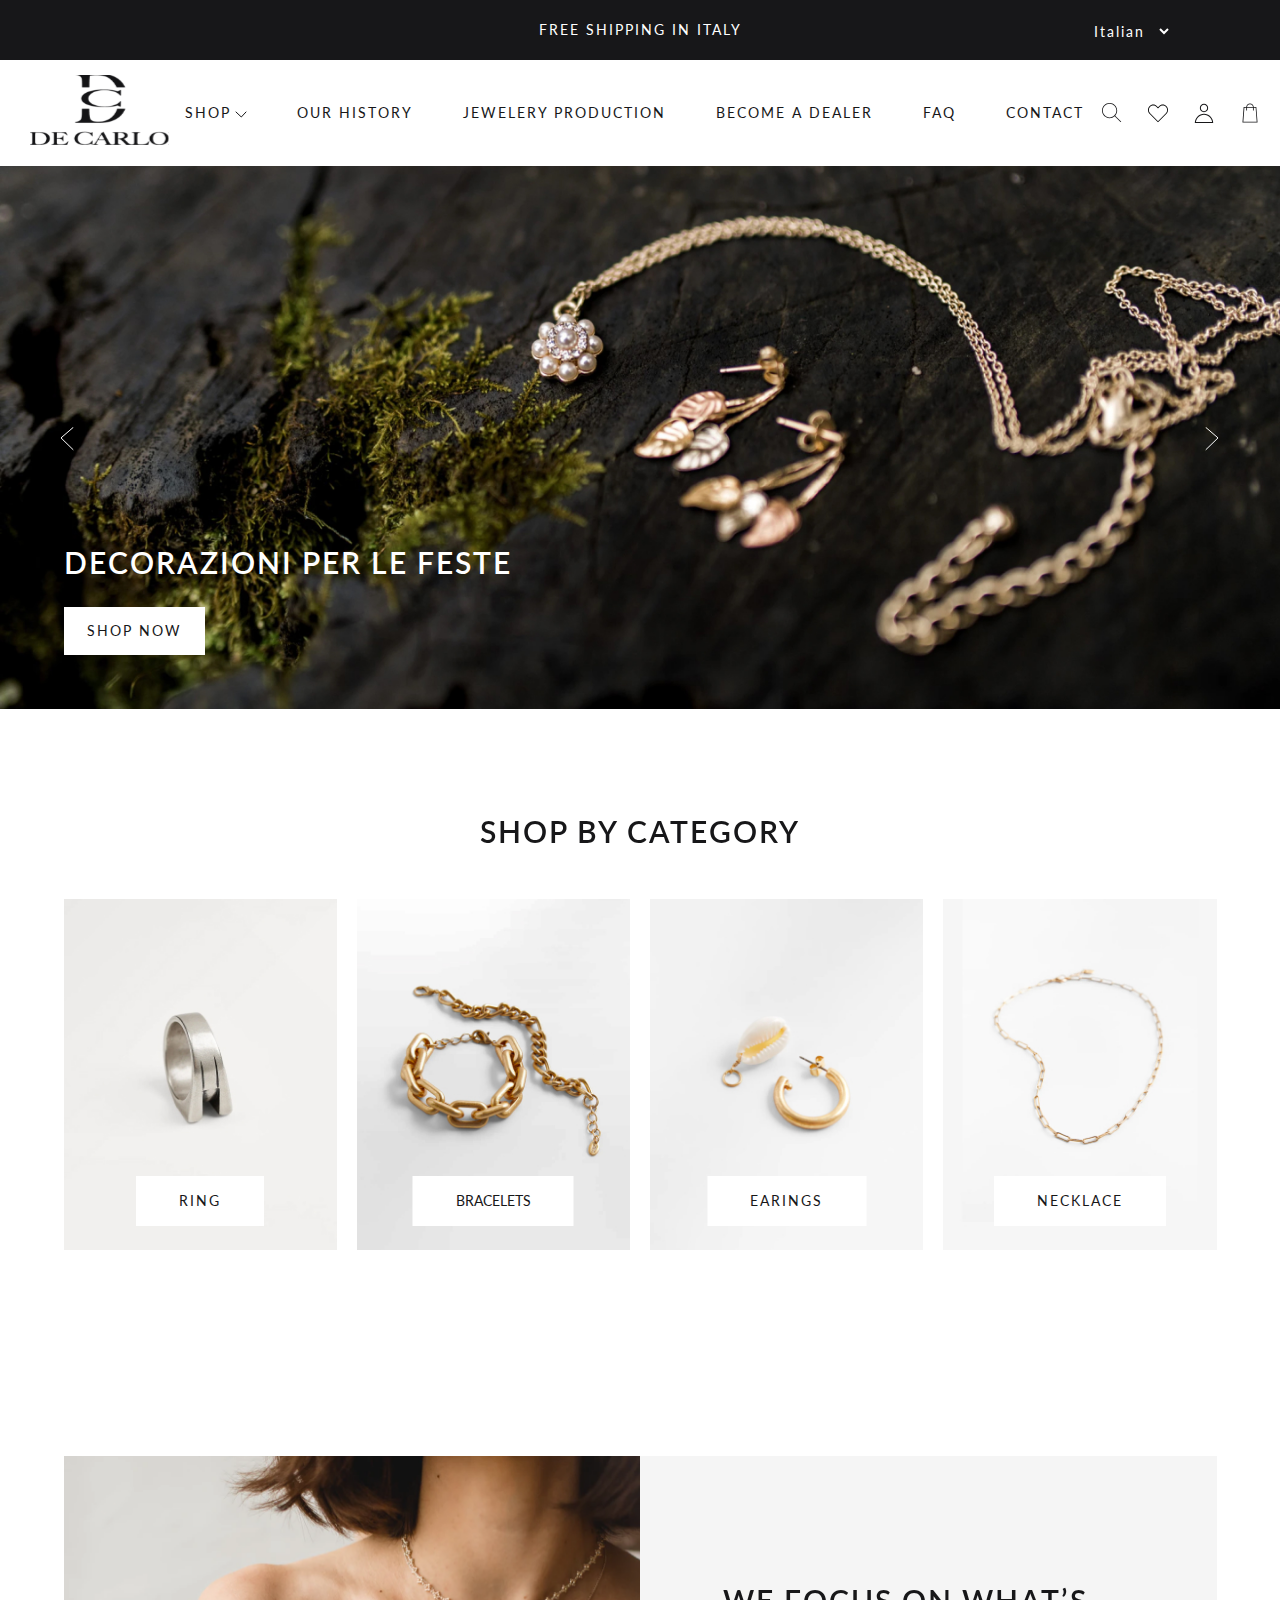
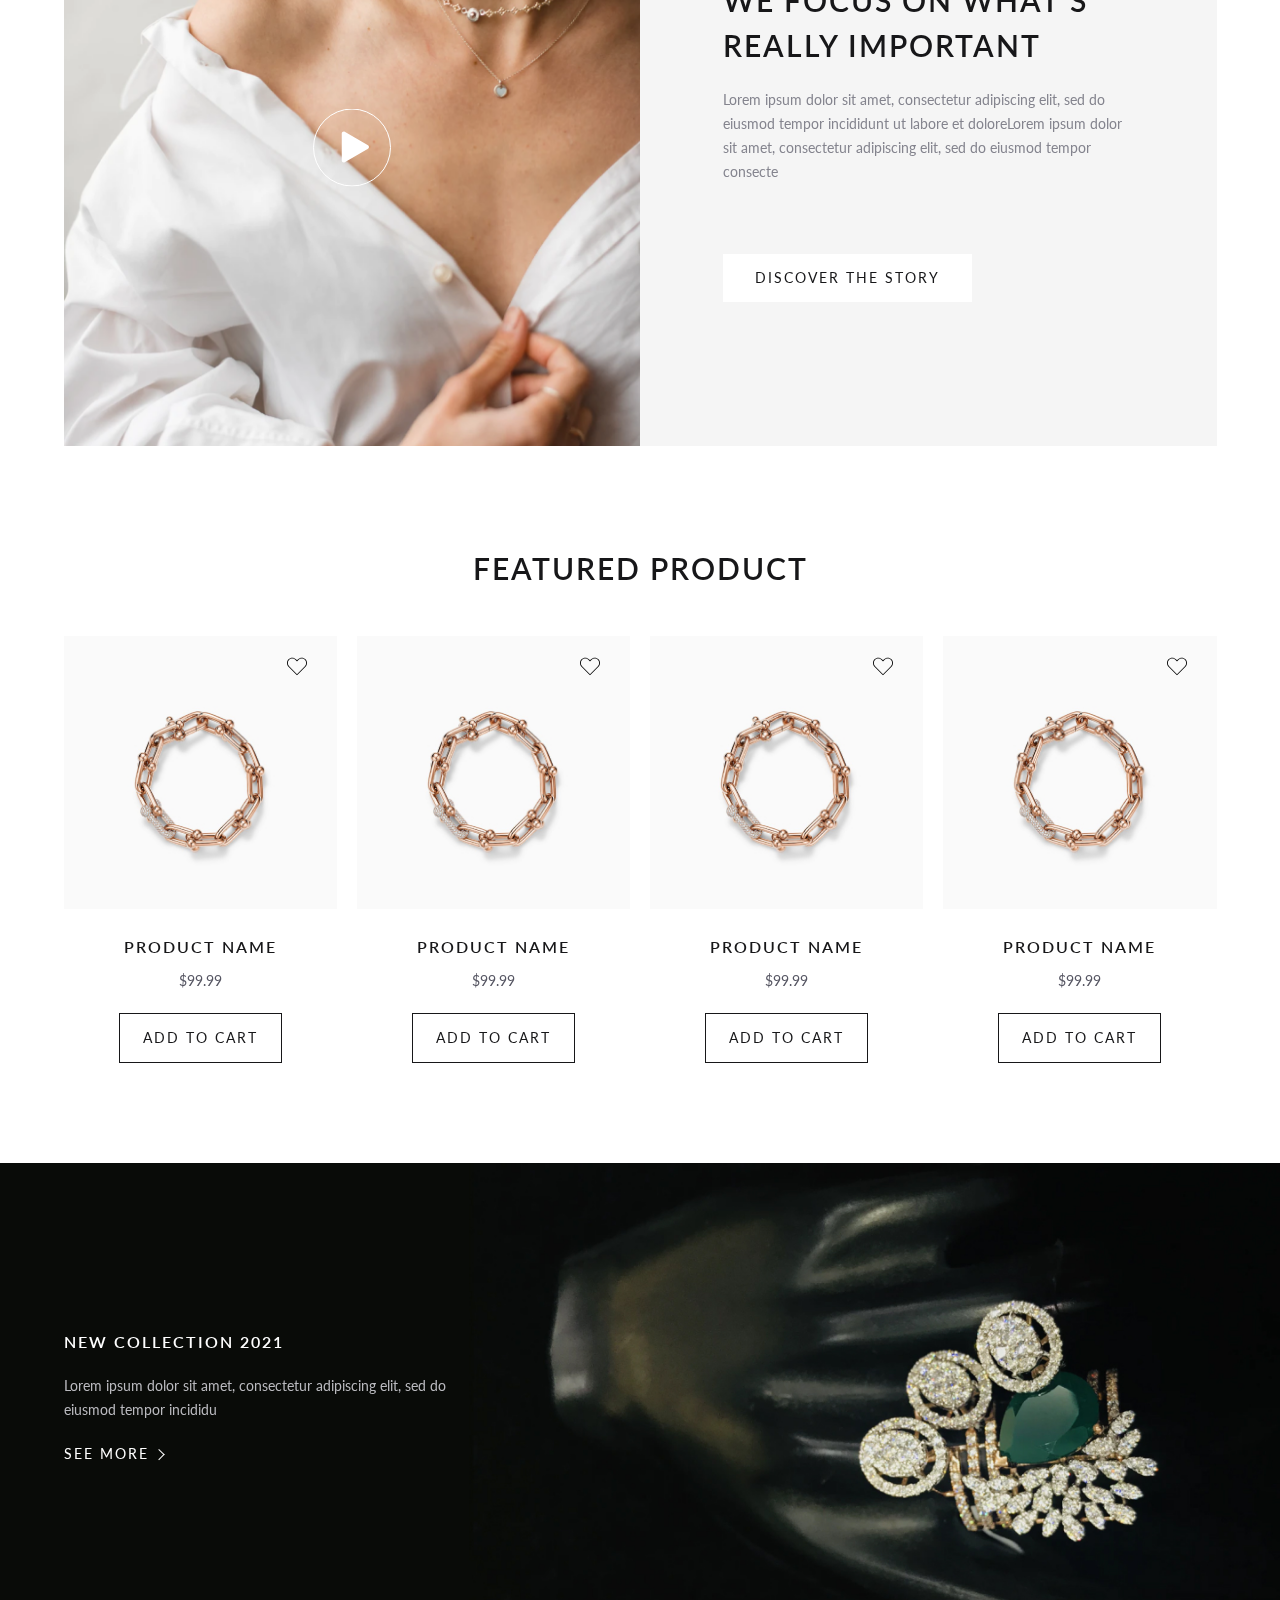
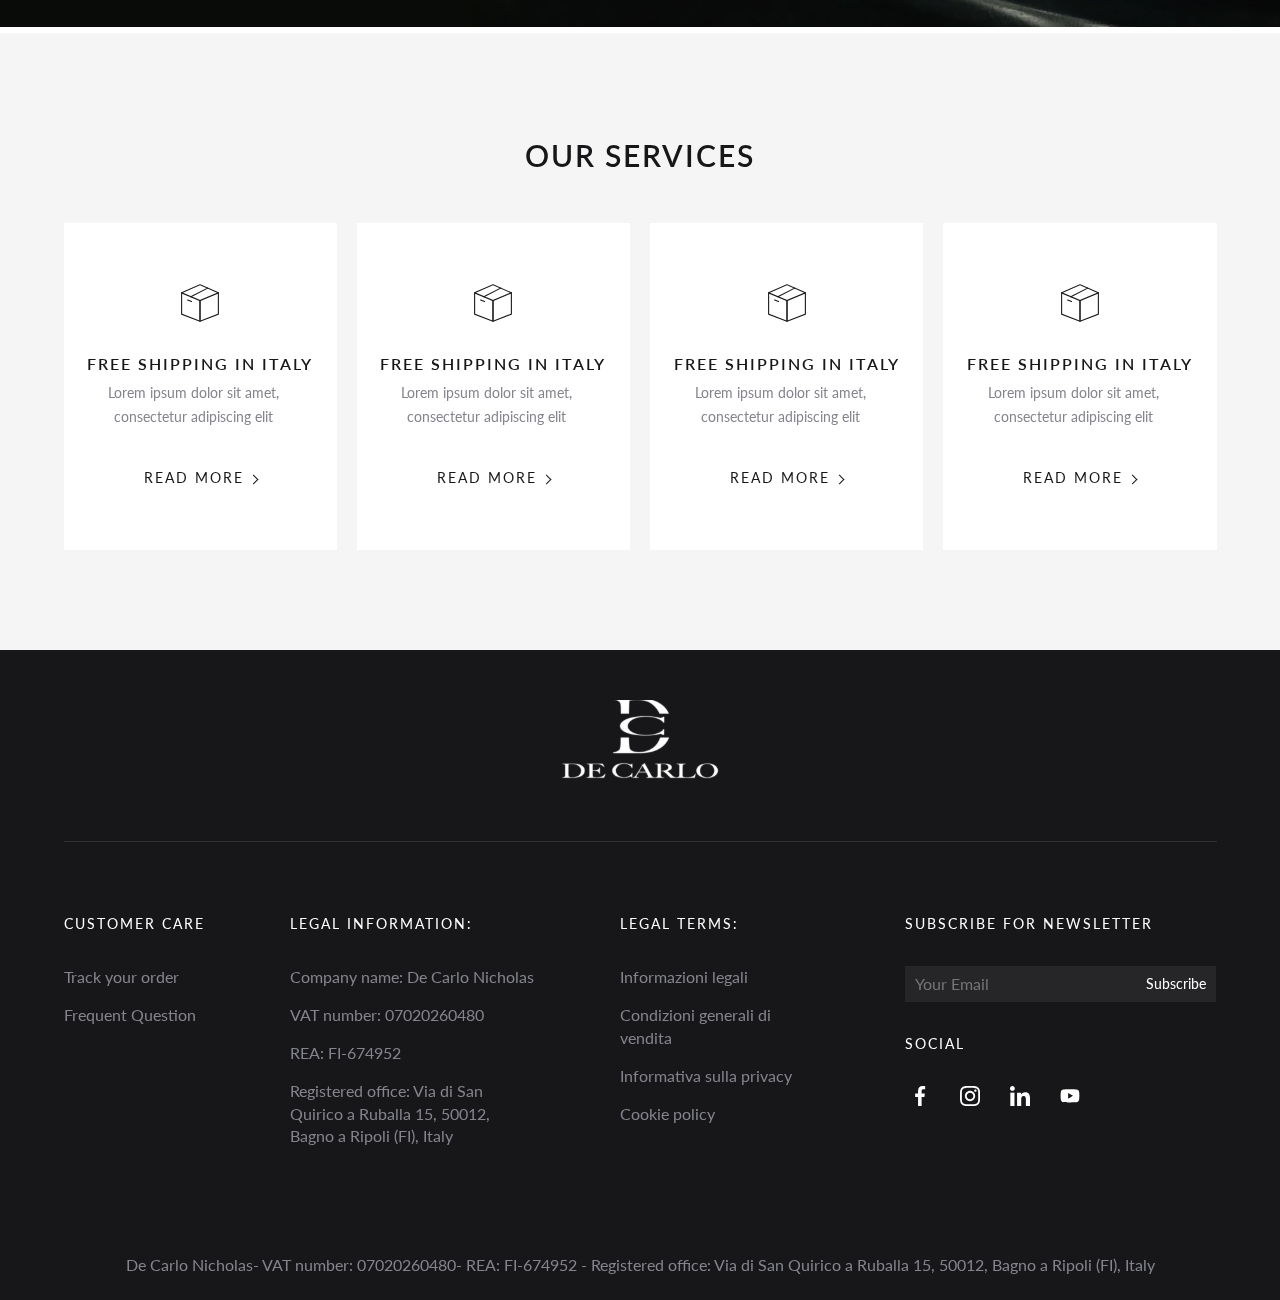
==== commit 92c7a7f8: "Check validdate" ====
--- a/index.html
+++ b/index.html
@@ -5,6 +5,7 @@
     <meta charset="UTF-8">
     <meta http-equiv="X-UA-Compatible" content="IE=edge">
     <meta name="viewport" content="width=device-width, initial-scale=1.0">
+    <link rel="icon" type="image/x-icon" href="images/logo_black.svg">
     <link rel="stylesheet" href="css/reset.css">
     <link rel="stylesheet" href="css/style.css">
     <link rel="stylesheet" href="css/base.css">
@@ -21,9 +22,9 @@
                 <div class="header__top">
                     <div class="header__container">
                         <span class="header__title spacing_2px">FREE SHIPPING IN ITALY</span>
-                        <form action="" class="header__select">
+                        <form class="header__select">
                             <div class="header__form">
-                                <select name="" id="" class=" header__input">
+                                <select class="header__input">
                                     <option class="header__option" >Italian</option>
                                     <option class="header__option" >English</option>
                                     <option class="header__option" >Laos</option>
@@ -266,7 +267,7 @@
                         <div class="story__images discover-vid">
                             <img src="images/person.png" alt="">
                             <button class="btn btn__play">
-                                <img  src="images/play.svg" class="btn__images"></img>
+                                <img  src="images/play.svg" class="btn__images" alt>
                             </button>
                             <video controls class="control-video" src="video/video-ad.mp4"></video>
 
@@ -444,57 +445,65 @@
                     <img src="images/logo_white.svg" alt="" class="footer__logo--item">
                 </div>
                 <div class="footer__nav d-flex  justify-content-between">
-                    <ul class="footer__list">
-                        <h3 class="heading footer__heading spacing_2px">CUSTOMER CARE</h3>
-                        <li class="footer__item--child">
-                            <a href="" class="footer__request">Track your order</a>
-                        </li>
-                        <li class="footer__item--child">
-                            <a href="" class="footer__request">Frequent Question</a>
-                        </li>
-                    </ul>
-                    <ul class="footer__list footer__list--info">
-                        <h3 class="heading footer__heading spacing_2px">LEGAL INFORMATION:</h3>
-
-                        <li class="footer__item--child">
-                            <p class="footer__request footer__request--info ">Company name: De Carlo Nicholas</p>
-                        </li>
-                        <li class="footer__item--child">
-                            <p class="footer__request footer__request--info ">VAT number: 07020260480</p>
-                        </li>
-                        <li class="footer__item--child">
-                            <p class="footer__request footer__request--info ">REA: FI-674952</p>
-                        </li>
-                        <li class="footer__item--child footer__item--w200">
-                            <p class="footer__request footer__request--info ">Registered office: Via di San Quirico a Ruballa 15, 50012, Bagno a Ripoli (FI), Italy</p>
-                        </li>
-
-                    </ul>
-                    <ul class="footer__list">
-                        <h3 class="heading footer__heading spacing_2px">LEGAL TERMS:</h3>
-                        <li class="footer__item--child">
-                            <a href="" class="footer__request">Informazioni legali</a>
-                        </li>
-                        <li class="footer__item--child">
-                            <a href="" class="footer__request footer__item--w200">Condizioni generali di vendita</a>
-                        </li>
-                        <li class="footer__item--child">
-                            <a href="" class="footer__request">Informativa sulla privacy</a>
-                        </li>
-                        <li class="footer__item--child">
-                            <a href="" class="footer__request">Cookie policy</a>
-                        </li>
-                    </ul>
-                    <ul class="footer__list order-1">
-                        <h3 class="heading footer__heading spacing_2px">SUBSCRIBE FOR NEWSLETTER</h3>
-                        <li class="footer__item">
-                            <form action="" class="footer__form">
-                                <input type="text" placeholder="Your Email" class="footer__input">
-                                <a href="" class="footer__button">Subscribe</a>
-                            </form>
-                        </li>
-                        <h3 class="footer__heading heading spacing_2px">SOCIAL</h3>
-                        <li class="footer__item footer__social">
+                    <div class="footer__detail">
+                        <h3 class=" footer__heading spacing_2px">CUSTOMER CARE</h3>
+                        <ul class="footer__list">
+                            <li class="footer__item--child">
+                                <a href="" class="footer__request">Track your order</a>
+                            </li>
+                            <li class="footer__item--child">
+                                <a href="" class="footer__request">Frequent Question</a>
+                            </li>
+                        </ul>
+                    </div>
+                    <div class="footer__detail">
+                        <h3 class=" footer__heading spacing_2px">LEGAL INFORMATION:</h3>
+                        <ul class="footer__list footer__list--info">
+
+                            <li class="footer__item--child">
+                                <p class="footer__request footer__request--info ">Company name: De Carlo Nicholas</p>
+                            </li>
+                            <li class="footer__item--child">
+                                <p class="footer__request footer__request--info ">VAT number: 07020260480</p>
+                            </li>
+                            <li class="footer__item--child">
+                                <p class="footer__request footer__request--info ">REA: FI-674952</p>
+                            </li>
+                            <li class="footer__item--child footer__item--w200">
+                                <p class="footer__request footer__request--info ">Registered office: Via di San Quirico a Ruballa 15, 50012, Bagno a Ripoli (FI), Italy</p>
+                            </li>
+
+                        </ul>
+                    </div>
+                    <div class="footer__detail">
+                        <h3 class=" footer__heading spacing_2px">LEGAL TERMS:</h3>
+                        <ul class="footer__list">
+                            <li class="footer__item--child">
+                                <a href="" class="footer__request">Informazioni legali</a>
+                            </li>
+                            <li class="footer__item--child">
+                                <a href="" class="footer__request footer__item--w200">Condizioni generali di vendita</a>
+                            </li>
+                            <li class="footer__item--child">
+                                <a href="" class="footer__request">Informativa sulla privacy</a>
+                            </li>
+                            <li class="footer__item--child">
+                                <a href="" class="footer__request">Cookie policy</a>
+                            </li>
+                        </ul>
+                    </div>
+                    <div class="footer__detail  order-1">
+                        <h3 class=" footer__heading spacing_2px">SUBSCRIBE FOR NEWSLETTER</h3>
+                        <ul class="footer__list">
+                            <li class="footer__item">
+                                <form class="footer__form">
+                                    <input type="text" placeholder="Your Email" class="footer__input">
+                                    <a href="" class="footer__button">Subscribe</a>
+                                </form>
+                            </li>
+                        </ul>
+                        <div class="footer__social">
+                            <h3 class="footer__heading  spacing_2px">SOCIAL</h3>
                             <ul class="list__social d-flex align-item-center">
                                 <li class="list__social--item">
                                     <a href="" class="list__item--links">
@@ -517,8 +526,10 @@
                                     </a>
                                 </li>
                             </ul>
-                        </li>
-                    </ul>
+                        </div>
+
+
+                    </div>
                 </div>
                 <div class="footer__copyright">
                     <p class="footer__copyright--text">De Carlo Nicholas- VAT number: 07020260480- REA: FI-674952 - Registered office: Via di San Quirico a Ruballa 15, 50012, Bagno a Ripoli (FI), Italy</p>
@@ -530,12 +541,13 @@
 
 
     </div>
+    <script src="js/video.js"></script>
+    <script src="js/open__box.js"></script>
+    <script src="js/jquery-3.6.0.js"></script>
+    <script src="js/owl.carousel.min.js"></script>
+    <script src="js/base.js"></script>
+    <script src="js/app.js"></script>
 </body>
 
-</html>
-<script src="js/video.js"></script>
-<script src="js/open__box.js"></script>
-<script src="js/jquery-3.6.0.js"></script>
-<script src="js/owl.carousel.min.js"></script>
-<script src="js/base.js"></script>
-<script src="js/app.js"></script>+
+</html>--- a/css/style.css
+++ b/css/style.css
@@ -168,11 +168,6 @@
     color: rgb(255, 255, 255);
 }
 
-.category .container {
-    padding-right: 15px;
-    padding-left: 15px;
-}
-
 .category__heading {
     margin-top: 100px;
     /* font-weight: 600; */
@@ -409,7 +404,7 @@
     padding-top: 70px;
 }
 
-.footer__list {
+.footer__detail {
     padding: 0 10px;
 }
 
@@ -442,7 +437,7 @@
     display: block;
 }
 
-.footer__list .footer__heading {
+.footer__heading {
     font-weight: 400;
     font-size: 14px;
     line-height: 24px;
@@ -1196,10 +1191,6 @@
 
 .tab__product .faq__links.active {
     font-weight: 600;
-}
-
-.product__catalog {
-    padding: 0 10px;
 }
 
 .product__object {
--- a/css/base.css
+++ b/css/base.css
@@ -328,17 +328,21 @@
 .btn__more::after {
     content: "";
     display: inline-block;
-    background: url(../images/next.svg) no-repeat;
     width: 7px;
-    height: 11px;
+    height: 7px;
+    border-top: 1px solid #fff;
+    border-left: 1px solid #fff;
+    transform: rotate(135deg);
 }
 
 .btn__more--black::after {
     content: "";
     display: inline-block;
-    background: url(../images/next-small-black.svg) no-repeat;
-    width: 7px;
-    height: 11px;
+    width: 6px;
+    height: 6px;
+    border-top: 1px solid #171719;
+    border-left: 1px solid #171719;
+    transform: rotate(135deg);
 }
 
 .btn--bg-white {
--- a/css/responsive.css
+++ b/css/responsive.css
@@ -42,7 +42,7 @@
             background: white;
         }
         .header__bottom .header__navbar {
-            top: 63px;
+            top: 94px;
             position: absolute;
             background: white;
             z-index: 99;
@@ -169,6 +169,25 @@
             display: block !important;
             background: #fff;
         }
+        .footer__detail {
+            width: 100%;
+            margin-top: 60px;
+        }
+        .footer__nav {
+            padding-top: 0px;
+        }
+        .footer__heading {
+            padding-bottom: 20px;
+        }
+        .footer__social {
+            padding-top: 40px;
+        }
+        .footer__copyright--text {
+            margin-top: 37px;
+        }
+        .detail {
+            margin-top: 40px;
+        }
     }
     
     @media screen and (max-width: 992px) {
@@ -182,9 +201,6 @@
         }
         .colection__images {
             height: 100%;
-        }
-        .footer__nav {
-            padding: 40px 15px;
         }
         .banner__images {
             height: 320px;
@@ -443,7 +459,7 @@
         }
         .faq__item {
             width: 100%;
-            padding: 0 15px;
+            padding: 0 5px;
         }
         .faq__contact {
             padding: 0;
@@ -495,9 +511,6 @@
             line-height: 24px;
             margin-top: 5px;
         }
-        .detail {
-            margin-top: 40px;
-        }
         .product__detail {
             margin-top: 42px;
         }
@@ -517,7 +530,7 @@
         .product__ring {
             width: 100%;
         }
-        .product__catalog,
+        .product_checklist,
         .image__detail {
             max-width: 100%;
             flex: 0 0 100%;
@@ -667,9 +680,6 @@
             font-weight: 600;
             font-size: 20px;
             line-height: 30px;
-        }
-        .footer__list {
-            margin-top: 60px;
         }
         .service__thumb {
             margin-bottom: 20px;
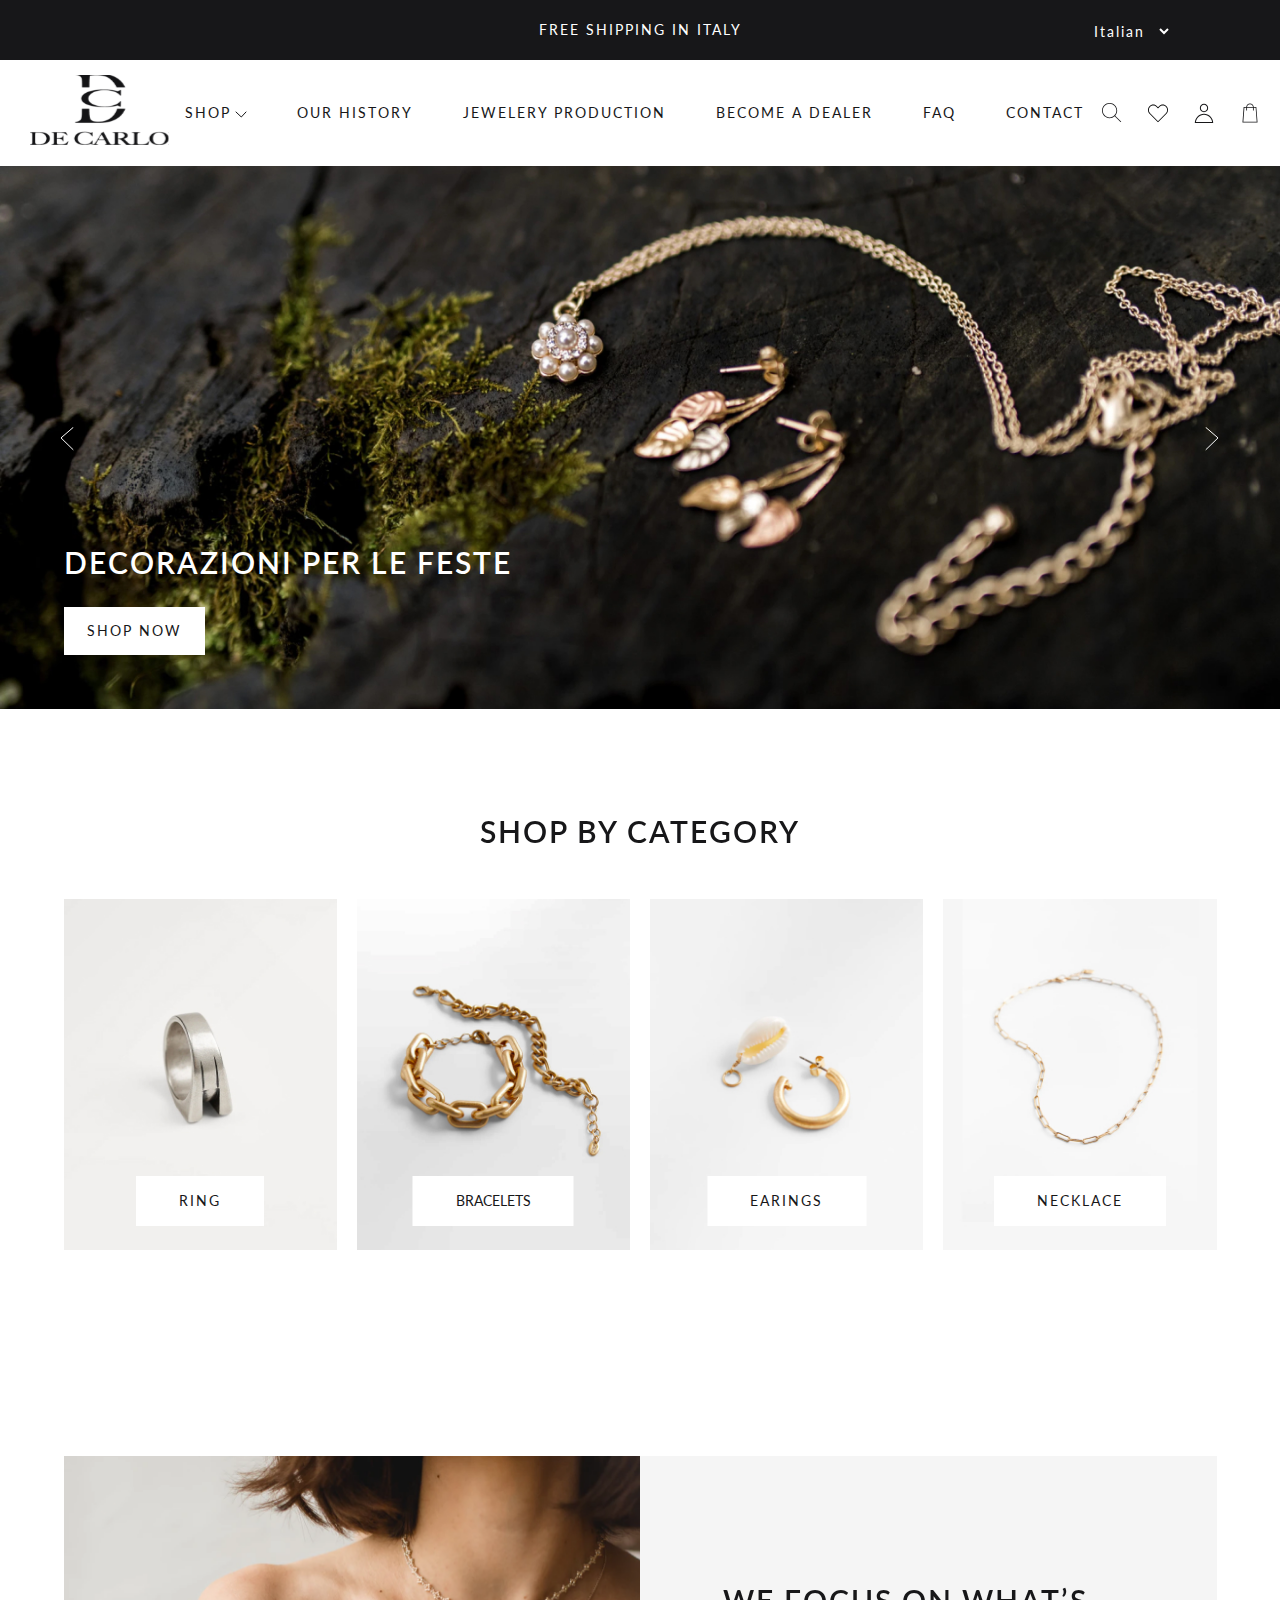
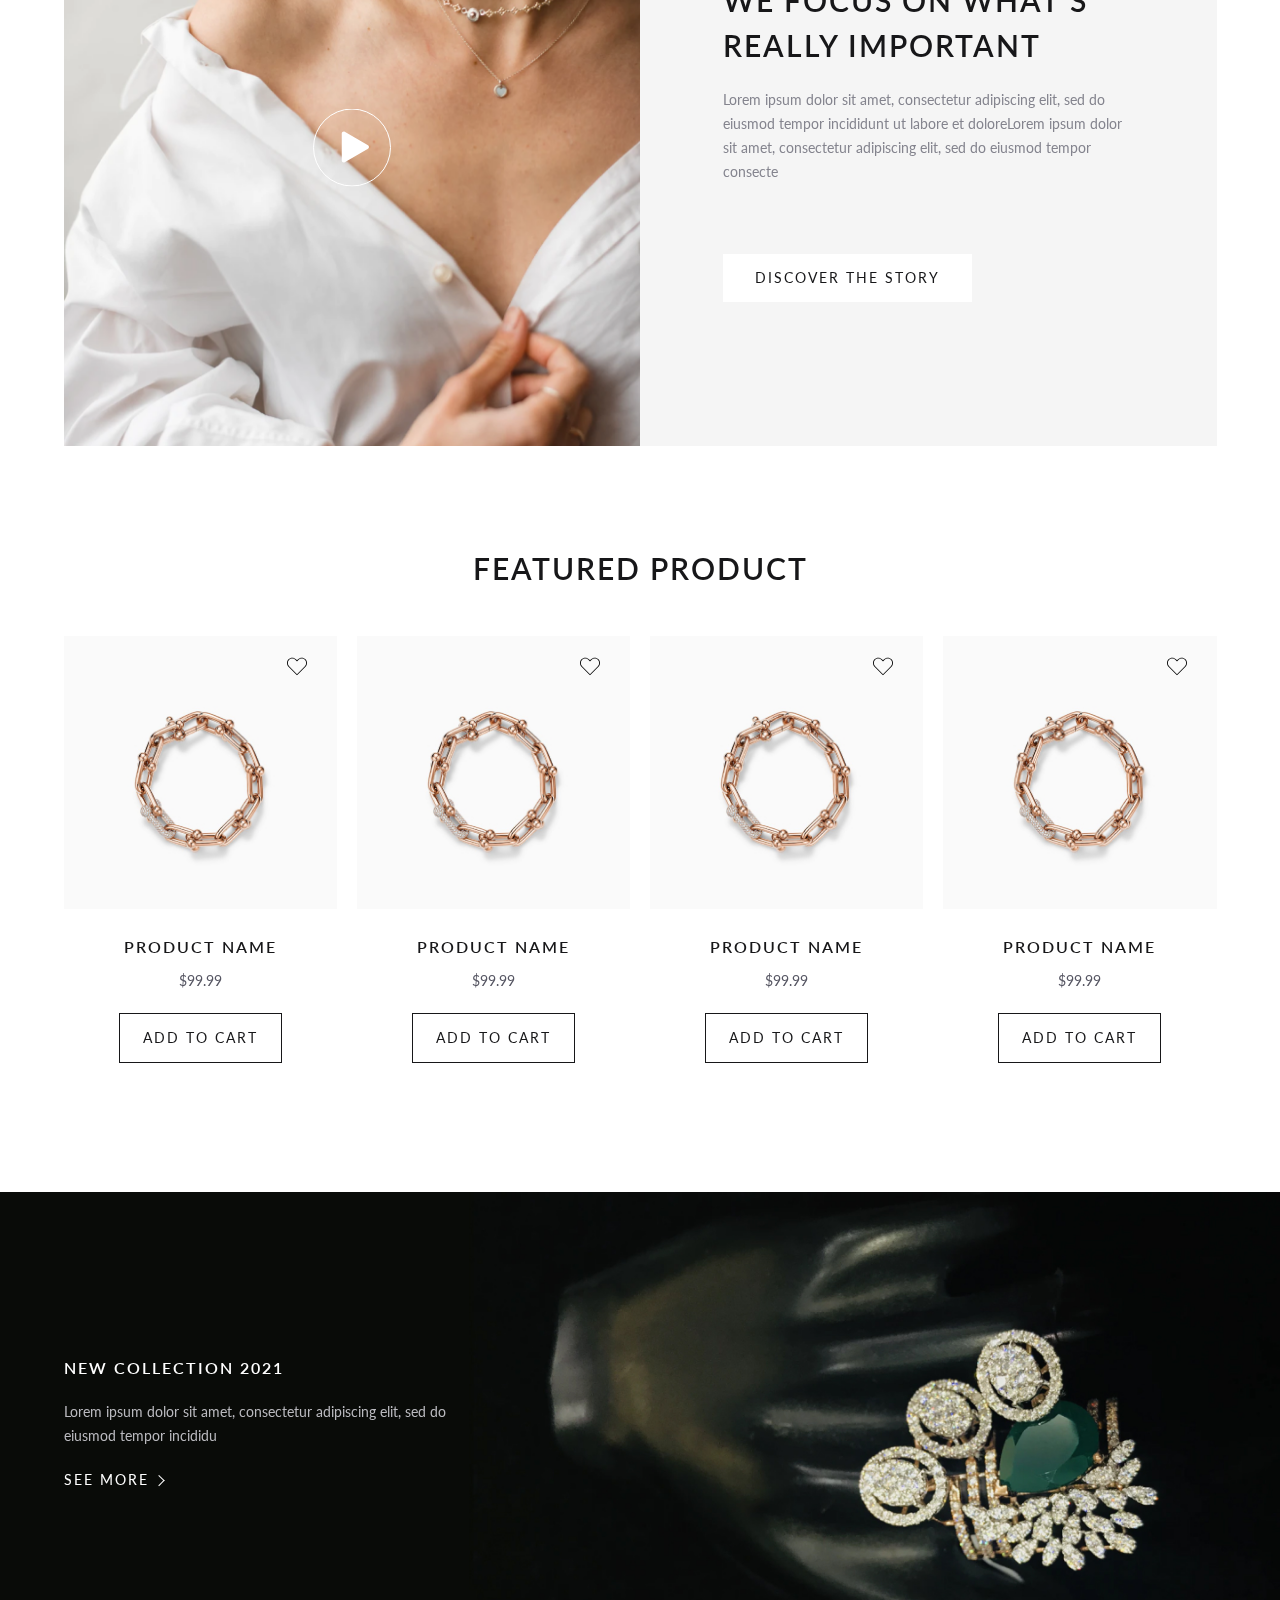
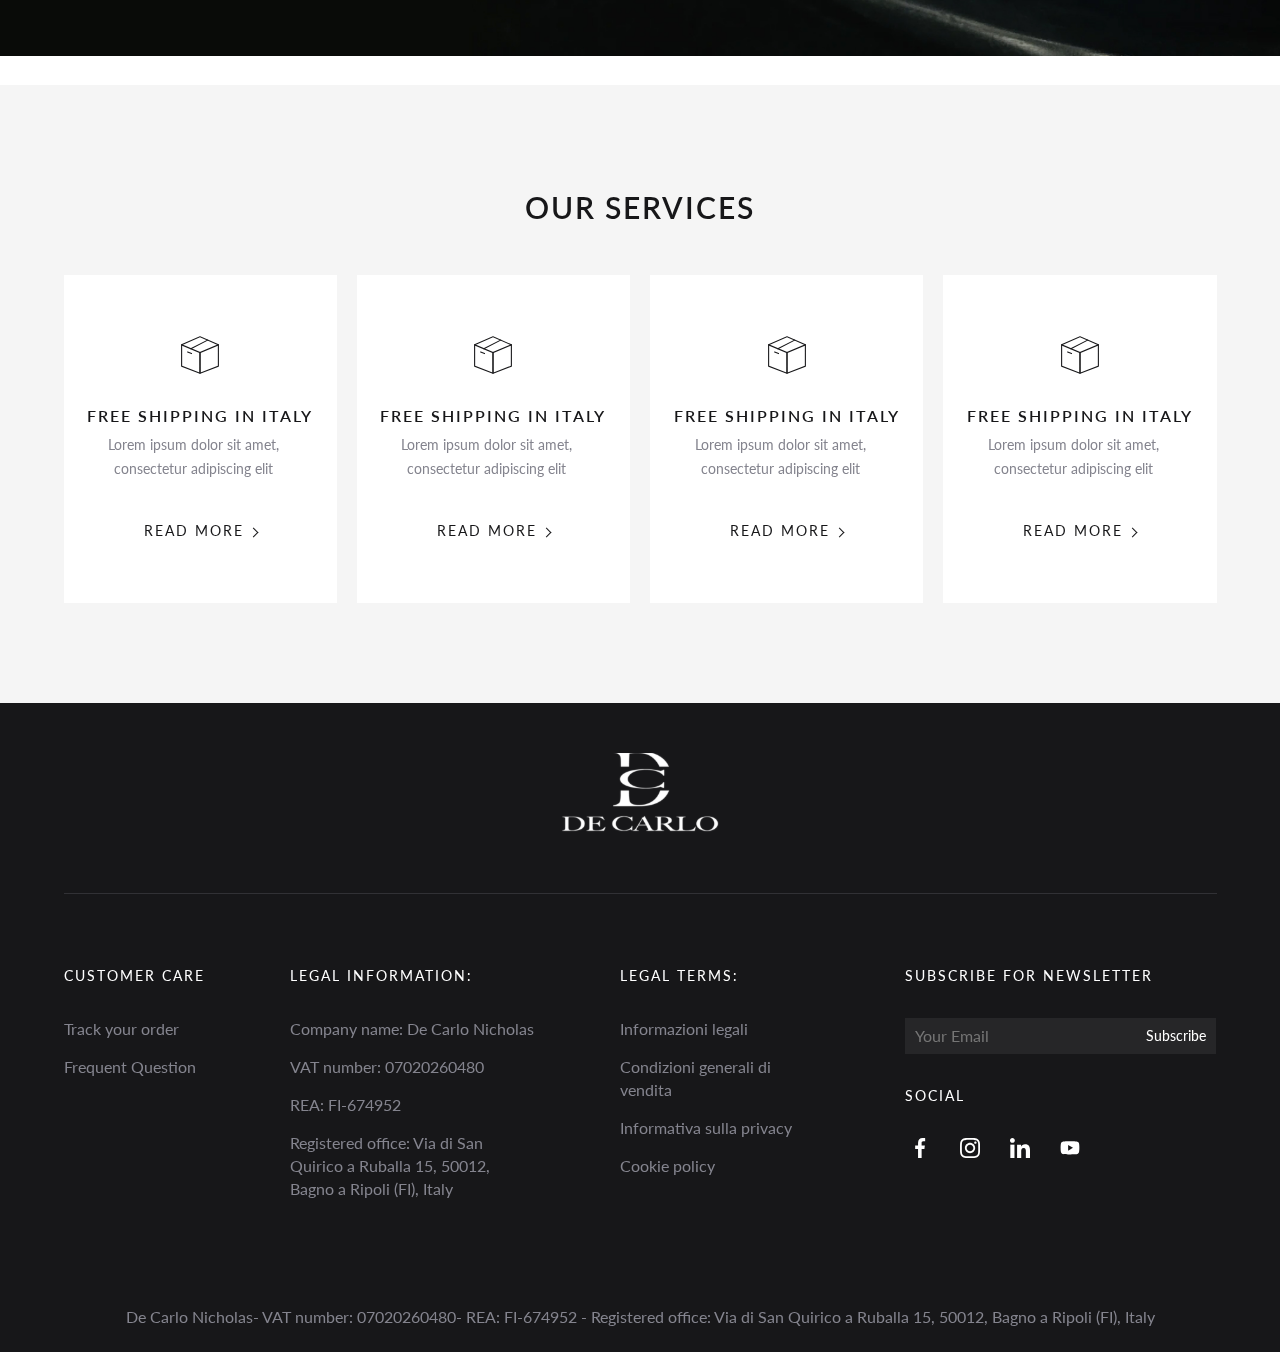
==== commit cdc77406: "Fix" ====
--- a/index.html
+++ b/index.html
@@ -347,16 +347,15 @@
         <div class="colection mt-100">
             <div class="colection_thumb">
                 <div class="colection__images colection--height-300">
-                    <img src="images/coletion.jpg" alt="">
-                </div>
-                <div class="container">
-                    <div class="colection__text colection__text--w100">
-                        <h4 class="heading colection__heading spacing_2px">NEW COLLECTION 2021</h4>
-                        <p class="description colection__description">Lorem ipsum dolor sit amet, consectetur adipiscing elit, sed do eiusmod tempor incididu</p>
-                        <div class="colection__button">
-                            <a href="" class="btn btn__more btn--bg-tranparent spacing_2px">
-                                <span> SEE MORE</span>
-                            </a>
+                    <div class="container">
+                        <div class="colection__text colection__text--w100">
+                            <h4 class="heading colection__heading spacing_2px">NEW COLLECTION 2021</h4>
+                            <p class="description colection__description">Lorem ipsum dolor sit amet, consectetur adipiscing elit, sed do eiusmod tempor incididu</p>
+                            <div class="colection__button">
+                                <a href="" class="btn btn__more btn--bg-tranparent spacing_2px">
+                                    <span> SEE MORE</span>
+                                </a>
+                            </div>
                         </div>
                     </div>
                 </div>
--- a/css/style.css
+++ b/css/style.css
@@ -49,6 +49,7 @@
 .header__option {
     color: white;
     background: var(--primary-color);
+    -webkit-text-fill-color: white;
 }
 
 .header__nav {
@@ -324,6 +325,15 @@
     transform: translateY(-50%);
 }
 
+.colection__images {
+    background: url(../images/coletion.jpg) no-repeat;
+    background-position: center center;
+    min-height: 522px;
+    background-size: 100%;
+}
+
+.colection__images.colection--height-300 {}
+
 .colection__heading {
     font-weight: 600;
     color: rgb(255, 255, 255) !important;
@@ -581,7 +591,7 @@
 }
 
 .picture--bg-about {
-    height: 519px;
+    min-height: 519px;
     background: url(../images/about_conlection.jpg);
     background-size: cover;
     background-repeat: no-repeat;
--- a/css/responsive.css
+++ b/css/responsive.css
@@ -33,28 +33,25 @@
             display: block;
             cursor: pointer;
         }
-        .header__bottom .header__navbar {
-            display: block;
-        }
         .header__bottom .header__nav {
             padding: 10px 15px;
             z-index: 99;
             background: white;
         }
         .header__bottom .header__navbar {
-            top: 94px;
+            top: 92px;
             position: absolute;
             background: white;
             z-index: 99;
             width: 100%;
-            opacity: 0;
             left: 10px;
-            visibility: hidden;
+            height: 0px;
             transition: all 0.5s ease-in-out;
+            overflow: hidden;
         }
         .header__bottom .header__navbar.active {
-            opacity: 1;
-            visibility: visible;
+            height: 400px;
+            transition: all 0.5s ease-in-out;
         }
         .header__navbar .header__item {
             padding: 20px 50px;
@@ -374,11 +371,6 @@
         .reason__thumb {
             height: 322px;
         }
-        .header__bottom .header__navbar.active {
-            opacity: 1;
-            visibility: visible;
-            top: 95px;
-        }
         .form__group {
             flex: 0 0 100%;
             max-width: 100%;
@@ -457,6 +449,9 @@
         .faq__button::before {
             top: 25px;
         }
+        .header__bottom .header__navbar {
+            top: 65px;
+        }
         .faq__item {
             width: 100%;
             padding: 0 5px;
@@ -558,10 +553,11 @@
         .story__images {
             height: 345px;
         }
-        .colection--height-300 {
-            height: 300px;
+        .colection__images {
             background: url(../images/index__banner.jpg) no-repeat;
-            background-position: top right;
+            background-position: center center;
+            min-height: 300px;
+            background-size: 100%;
         }
         .colection__text--w100 {
             width: 100%;
@@ -628,11 +624,6 @@
         .faq__links.active {
             padding: 10px 0;
         }
-        .header__bottom .header__navbar.active {
-            opacity: 1;
-            visibility: visible;
-            top: 65px;
-        }
         .product__filter {
             margin-left: 65px;
         }
@@ -641,6 +632,12 @@
         }
         .banner__images img {
             object-fit: cover;
+        }
+        .header__bottom .header__navbar.active {
+            height: 350px;
+        }
+        .faq .container {
+            padding: 0 7.5px;
         }
     }
     /*Tablet nhỏ(480 x 640)*/
